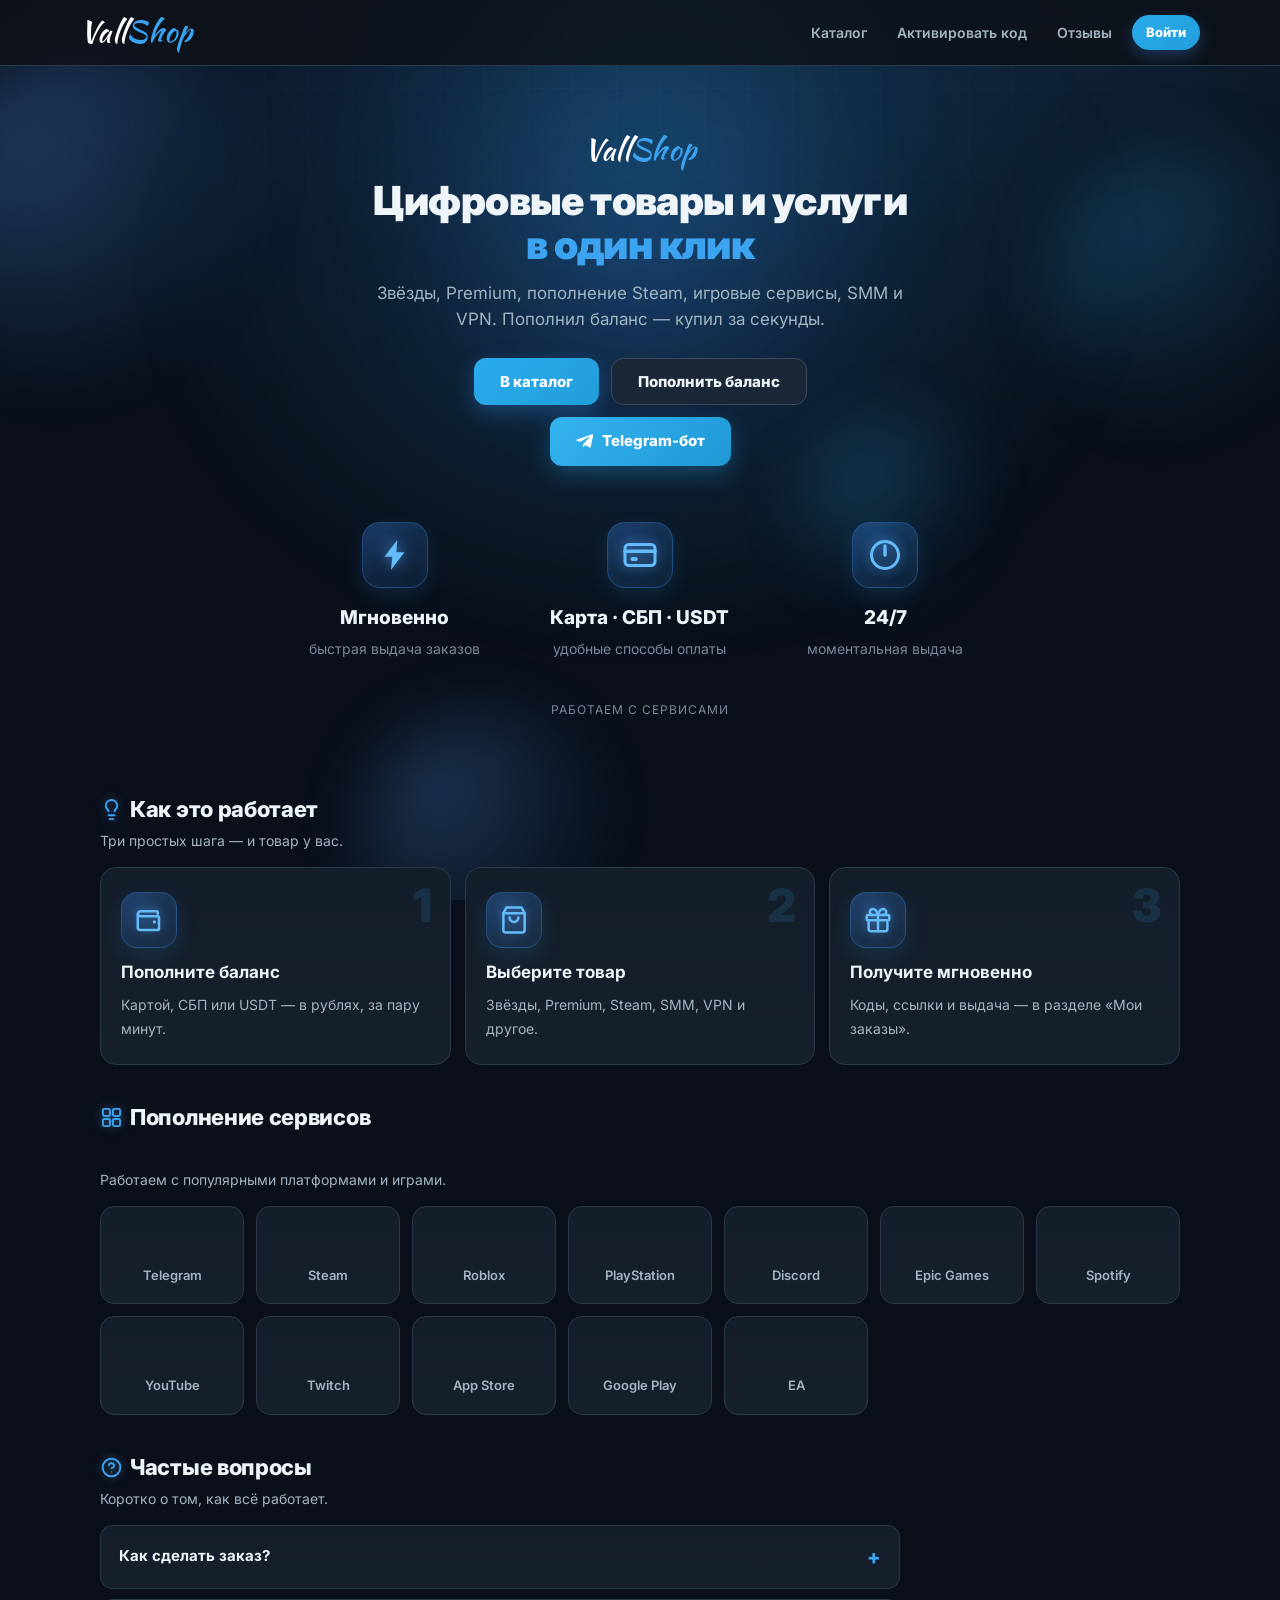
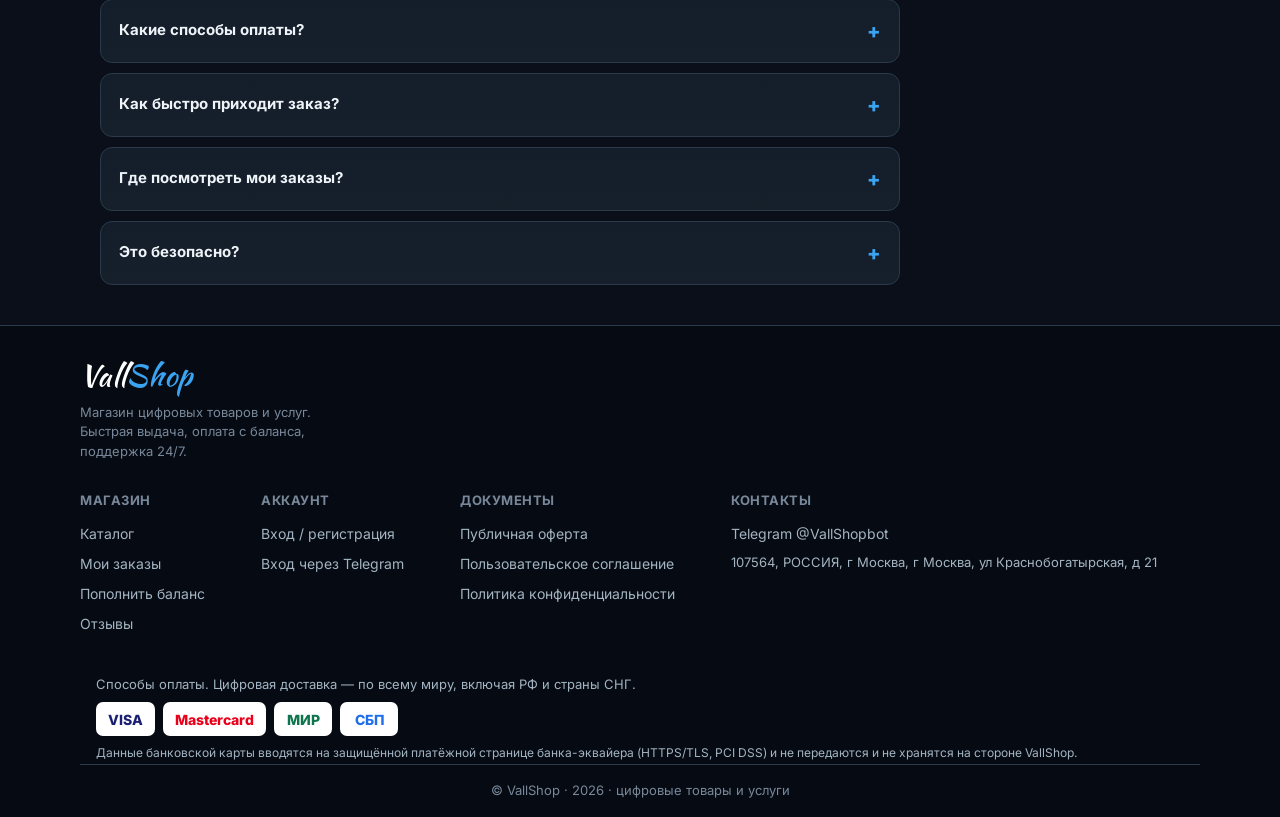
==== web/static/index.html @ 65406931 "Обложки категорий: Звёзды, Премиум" ====
<!doctype html>
<html lang="ru">
<head>
<meta charset="utf-8">
<meta name="viewport" content="width=device-width, initial-scale=1">
<title>VallShop — цифровые товары и услуги</title>
<meta name="description" content="VallShop — магазин цифровых товаров: Telegram Stars, Premium, Steam, игровые сервисы, SMM, VPN. Оплата картой, СБП, USDT. Мгновенная выдача.">
<link rel="icon" type="image/svg+xml" href="/favicon.svg">
<meta name="theme-color" content="#2aabee">
<meta property="og:type" content="website">
<meta property="og:site_name" content="VallShop">
<meta property="og:title" content="VallShop — цифровые товары и услуги">
<meta property="og:description" content="Звёзды, Premium, Steam, игровые сервисы, SMM и VPN. Пополнил баланс — купил за секунды.">
<meta property="og:url" content="https://vallshop.com/">
<meta property="og:image" content="https://vallshop.com/og.png">
<meta property="og:image:width" content="1200">
<meta property="og:image:height" content="630">
<meta name="twitter:card" content="summary_large_image">
<meta name="twitter:title" content="VallShop — цифровые товары и услуги">
<meta name="twitter:description" content="Звёзды, Premium, Steam, игровые сервисы, SMM и VPN. Оплата картой, СБП, USDT.">
<meta name="twitter:image" content="https://vallshop.com/og.png">
<link rel="preconnect" href="https://fonts.googleapis.com">
<link rel="preconnect" href="https://fonts.gstatic.com" crossorigin>
<link href="https://fonts.googleapis.com/css2?family=Inter:wght@400;500;600;700;800;900&family=Kaushan+Script&display=swap" rel="stylesheet">
<style>
  :root{
    --bg:#0a0f1a; --bg2:#060a12; --panel:#141d2a; --panel2:#1b2636; --panel3:#243246;
    --line:#2a3a4a; --line2:#394b5e;
    --text:#eef4f8; --muted:#a3b4c2; --dim:#78889a;
    --accent:#3ba3f0; --accent2:#7cc6f7; --accent-ink:#ffffff;
    --grad:linear-gradient(135deg,#2aabee 0%,#229ed9 100%);
    --ok:#4fd08a; --bad:#ff6b6b; --warn:#ffb454; --ref:#c6a3ff;
    --radius:16px; --radius-sm:12px;
    --shadow:0 10px 30px rgba(0,0,0,.4); --glow:0 0 0 1px rgba(42,171,238,.4),0 14px 36px rgba(41,158,217,.18);
  }
  *{box-sizing:border-box}
  html{scroll-behavior:smooth}
  body{margin:0;background:
      radial-gradient(1200px 620px at 50% -12%, rgba(56,132,246,.18), transparent 62%),
      radial-gradient(1000px 560px at 85% 4%, rgba(42,171,238,.09), transparent 60%),
      radial-gradient(900px 560px at 2% 12%, rgba(51,144,236,.06), transparent 58%),
      var(--bg);
    background-attachment:fixed;
    color:var(--text);font-family:"Inter",-apple-system,BlinkMacSystemFont,"Segoe UI",Roboto,Arial,sans-serif;
    -webkit-font-smoothing:antialiased;line-height:1.5;min-height:100vh}
  /* Еле заметная синяя сетка, растворяющаяся к краям — «воздушный» фон */
  body::before{content:"";position:fixed;inset:0;z-index:-2;pointer-events:none;
    background-image:
      linear-gradient(to right, rgba(56,132,246,.05) 1px, transparent 1px),
      linear-gradient(to bottom, rgba(56,132,246,.05) 1px, transparent 1px);
    background-size:44px 44px;
    -webkit-mask-image:radial-gradient(ellipse 85% 60% at 50% 0%, #000 8%, transparent 72%);
    mask-image:radial-gradient(ellipse 85% 60% at 50% 0%, #000 8%, transparent 72%)}
  /* «Дышащее» синее свечение за контентом — как у референса (foxy) */
  body::after{content:"";position:fixed;z-index:-3;pointer-events:none;
    top:-12%;left:50%;width:min(1000px,120vw);height:760px;margin-left:calc(min(1000px,120vw) / -2);
    background:radial-gradient(ellipse at center,
      rgba(56,132,246,.26), rgba(42,171,238,.09) 42%, transparent 70%);
    filter:blur(24px);will-change:transform,opacity;
    animation:bgGlow 9s ease-in-out infinite}
  @keyframes bgGlow{0%,100%{opacity:.35;transform:scale(.88)}50%{opacity:.85;transform:scale(1.16)}}
  /* Плавающие объекты в фоне — орбы и звёзды, как у референса */
  .bgfx{position:fixed;inset:0;z-index:-1;pointer-events:none;overflow:hidden}
  .bgfx .orb{position:absolute;border-radius:50%;filter:blur(32px);opacity:.5;
    background:radial-gradient(circle at 30% 30%, rgba(90,160,255,.5), rgba(42,171,238,.12) 55%, transparent 72%);
    will-change:transform;animation:drift 26s ease-in-out infinite}
  .bgfx .orb.b{background:radial-gradient(circle at 30% 30%, rgba(42,171,238,.45), rgba(34,158,217,.1) 55%, transparent 72%)}
  .bgfx .star{position:absolute;color:#aed6ff;opacity:.0;font-size:14px;line-height:1;
    text-shadow:0 0 8px rgba(120,180,255,.8);will-change:transform,opacity;
    animation:twinkle 6s ease-in-out infinite}
  @keyframes drift{
    0%,100%{transform:translate(0,0) scale(1)}
    33%{transform:translate(28px,-34px) scale(1.08)}
    66%{transform:translate(-24px,22px) scale(.95)}}
  @keyframes twinkle{
    0%,100%{opacity:0;transform:translateY(0) scale(.7) rotate(0)}
    50%{opacity:.9;transform:translateY(-14px) scale(1) rotate(20deg)}}
  @media (prefers-reduced-motion: reduce){
    body::after{animation:none;opacity:.6}
    .bgfx .orb{animation:none}
    .bgfx .star{animation:none;opacity:.5}}
  a{color:inherit;text-decoration:none}
  .wrap{max-width:1120px;margin:0 auto;padding:0 20px}

  /* ── Header ── */
  header{position:sticky;top:0;z-index:30;background:rgba(14,15,19,.72);
    backdrop-filter:blur(14px);border-bottom:1px solid var(--line)}
  .bar{display:flex;align-items:center;gap:14px;padding:14px 0}
  .logo{font-family:"Kaushan Script",cursive;font-weight:400;font-size:30px;letter-spacing:.3px;cursor:pointer;
    color:#fff;line-height:1;padding-bottom:3px;white-space:nowrap}
  .logo span{color:var(--accent)}
  .navlink{color:var(--muted);font-weight:600;font-size:14px;padding:8px 10px;border-radius:9px;transition:.15s;cursor:pointer}
  .navlink:hover{color:var(--accent)}
  .burger{display:none;margin-left:auto;width:44px;height:40px;border:1px solid var(--line2);border-radius:11px;
    background:var(--panel2);cursor:pointer;flex-direction:column;align-items:center;justify-content:center;gap:4px;padding:0}
  .burger span{display:block;width:19px;height:2px;background:var(--text);border-radius:2px;transition:.2s}
  .burger.on span:nth-child(1){transform:translateY(6px) rotate(45deg)}
  .burger.on span:nth-child(2){opacity:0}
  .burger.on span:nth-child(3){transform:translateY(-6px) rotate(-45deg)}
  .rightnav{margin-left:auto;display:flex;gap:10px;align-items:center;flex-wrap:wrap;justify-content:flex-end}
  .auth{display:flex;gap:8px;align-items:center;font-size:14px;flex-wrap:wrap;justify-content:flex-end}
  .auth .email{color:var(--muted);max-width:160px;overflow:hidden;text-overflow:ellipsis;white-space:nowrap;font-weight:500}
  .auth button,.auth .loginbtn{border:1px solid var(--line2);background:var(--panel2);color:var(--text);
    padding:8px 14px;border-radius:999px;cursor:pointer;font-size:13px;font-weight:600;font-family:inherit;transition:.15s}
  .auth button:hover,.auth .loginbtn:hover{border-color:var(--accent);color:#fff}
  .auth .bal{color:#bdf5d3;font-weight:800;background:rgba(57,208,127,.12);border:1px solid rgba(57,208,127,.3);
    padding:7px 13px;border-radius:999px;white-space:nowrap}
  .auth .topup,.loginbtn.cta{background:var(--grad)!important;color:var(--accent-ink)!important;border:none!important;
    font-weight:800!important;box-shadow:0 6px 16px rgba(51,144,236,.3)}
  .auth .topup:hover{color:var(--accent-ink)!important;filter:brightness(1.05)}

  /* ── Hero ── */
  .hero{position:relative;margin:28px 0 8px;padding:40px 20px 32px;border:none;
    border-radius:0;text-align:center;background:transparent;overflow:visible}
  .hero::after{content:"";position:absolute;left:50%;top:-80px;transform:translateX(-50%);
    width:320px;height:320px;border-radius:50%;background:var(--grad);filter:blur(90px);opacity:.22}
  .hero>*{position:relative;z-index:1}
  .herologo{font-size:30px;margin-bottom:12px;display:inline-block}
  .hero h1{font-size:40px;line-height:1.1;margin:0 auto 14px;font-weight:900;letter-spacing:-.6px;max-width:720px}
  .hero h1 em{font-style:normal;color:var(--accent)}
  .hero p{color:var(--muted);font-size:17px;margin:0 auto 26px;max-width:560px}
  .hero .cta-row{display:flex;gap:12px;flex-wrap:wrap;justify-content:center}
  .btn{display:inline-flex;align-items:center;gap:8px;border:none;cursor:pointer;font-family:inherit;
    font-weight:800;font-size:15px;padding:13px 26px;border-radius:12px;transition:.15s}
  .btn.primary{background:var(--grad);color:var(--accent-ink);box-shadow:0 8px 22px rgba(51,144,236,.32)}
  .btn.primary:hover{filter:brightness(1.05);transform:translateY(-1px)}
  .btn.ghost{background:var(--panel2);color:var(--text);border:1px solid var(--line2)}
  .btn.ghost:hover{border-color:var(--accent)}
  .btn.tg{background:linear-gradient(135deg,#34b4f0,#1f98d6);color:#fff;box-shadow:0 8px 22px rgba(34,158,217,.32)}
  .btn.tg:hover{filter:brightness(1.06);transform:translateY(-1px)}
  /* Карточки преимуществ (как у референса) */
  .statcards{display:grid;grid-template-columns:repeat(3,1fr);gap:16px;margin:34px auto 0;max-width:720px}
  .scard{background:transparent;border:none;border-radius:16px;
    padding:22px 16px;display:flex;flex-direction:column;align-items:center;gap:6px;transition:.18s}
  .scard:hover{transform:translateY(-3px)}
  .scard .sic{width:66px;height:66px;border-radius:18px;display:grid;place-items:center;margin-bottom:10px;
    color:#64bdfa;position:relative;transition:.2s;
    background:radial-gradient(circle at 32% 22%,rgba(60,140,246,.32),rgba(41,158,217,.06));
    border:1px solid rgba(60,140,246,.34);
    box-shadow:0 8px 20px rgba(42,171,238,.14), inset 0 0 14px rgba(90,160,255,.1)}
  .scard .sic svg{width:36px;height:36px;filter:drop-shadow(0 0 6px rgba(90,170,255,.55))}
  .scard:hover .sic{transform:translateY(-1px) scale(1.04);border-color:rgba(90,170,255,.6);
    box-shadow:0 10px 26px rgba(42,171,238,.3), inset 0 0 16px rgba(90,170,255,.16)}
  /* Молния — вспышка «мгновенно» */
  .sic.zap svg{animation:zapFlash 2.8s ease-in-out infinite;transform-origin:50% 50%}
  @keyframes zapFlash{0%,100%{opacity:.9;transform:scale(1)}
    7%{opacity:1;transform:scale(1.14)}14%{opacity:.65}21%{opacity:1;transform:scale(1.07)}36%{opacity:.92;transform:scale(1)}}
  /* Карта — без анимации, строго по центру */
  /* Часы — идущие стрелки (24/7) */
  .sic.clock .hhour,.sic.clock .hmin{transform-box:view-box;transform-origin:12px 12px}
  .sic.clock .hhour{animation:handSpin 24s linear infinite}
  .sic.clock .hmin{animation:handSpin 6s linear infinite}
  @keyframes handSpin{to{transform:rotate(360deg)}}
  @media (prefers-reduced-motion: reduce){
    .sic.zap svg,.sic.clock .hhour,.sic.clock .hmin{animation:none}}
  .scard b{font-size:19px;font-weight:800}
  .scard span{color:var(--dim);font-size:14px}

  h2.section{font-size:22px;margin:34px 0 4px;font-weight:800;letter-spacing:-.3px}
  .section-sub{color:var(--muted);font-size:14px;margin:0 0 16px}

  .crumbs{display:flex;flex-wrap:wrap;gap:8px;align-items:center;color:var(--muted);font-size:14px;margin:22px 0 14px}
  .crumbs b{color:var(--text);font-weight:700}.crumbs .sep{opacity:.4}

  /* ── Category grid ── */
  .grid{display:grid;grid-template-columns:repeat(auto-fill,minmax(250px,1fr));gap:14px;margin:4px 0 36px}
  .card{position:relative;background:linear-gradient(180deg, rgba(22,31,46,.5), rgba(12,18,28,.4));
    backdrop-filter:blur(6px);-webkit-backdrop-filter:blur(6px);border:1px solid rgba(140,175,225,.1);
    border-radius:var(--radius);padding:20px;cursor:pointer;transition:.18s;display:flex;flex-direction:column;
    gap:6px;overflow:hidden}
  .card:hover{border-color:rgba(42,171,238,.5);transform:translateY(-3px);box-shadow:var(--glow)}
  .card .ic{width:52px;height:52px;border-radius:14px;display:grid;place-items:center;font-size:26px;margin-bottom:8px;
    background:radial-gradient(circle at 30% 25%,rgba(42,171,238,.25),rgba(51,144,236,.08));
    border:1px solid rgba(42,171,238,.28);transition:.25s}
  .card:hover .ic{transform:translateY(-3px) scale(1.04);animation:float 2.4s ease-in-out infinite}
  @keyframes float{0%,100%{transform:translateY(-3px) scale(1.04)}50%{transform:translateY(-7px) scale(1.04)}}
  .card .t{font-weight:700;font-size:17px}
  .card .cdesc{color:var(--muted);font-size:13px;flex:1}
  .card .arrow{margin-top:8px;color:var(--accent);font-size:13px;font-weight:700}
  /* Крупная обложка категории (когда есть картинка) */
  .card.hascover{padding-top:0}
  .card .cover{display:block;width:calc(100% + 40px);margin:-20px -20px 12px;aspect-ratio:16/10;
    object-fit:cover;background:var(--panel2);border-bottom:1px solid rgba(140,175,225,.12)}
  .card.hascover:hover .cover{filter:brightness(1.05)}

  /* ── Поиск ── */
  .searchbar{margin:6px 0 14px}
  .searchbar input{width:100%;background:var(--panel);border:1px solid var(--line2);border-radius:13px;
    padding:13px 16px;color:var(--text);font-size:15px;font-family:inherit}
  .searchbar input:focus{outline:none;border-color:var(--accent);box-shadow:0 0 0 3px rgba(42,171,238,.14)}

  /* ── Номиналы карточками ── */
  .vgrid{display:grid;grid-template-columns:repeat(auto-fill,minmax(220px,1fr));gap:14px;margin:4px 0 36px}
  .vcard{background:linear-gradient(180deg, rgba(22,31,46,.5), rgba(12,18,28,.4));
    backdrop-filter:blur(6px);-webkit-backdrop-filter:blur(6px);border:1px solid rgba(140,175,225,.1);
    border-radius:var(--radius);padding:18px;display:flex;flex-direction:column;gap:8px;transition:.18s;position:relative}
  .vcard:hover{border-color:rgba(42,171,238,.45);transform:translateY(-3px);box-shadow:var(--glow)}
  .vcard .vctx{color:var(--dim);font-size:12px;font-weight:600}
  .vcard .vtitle{font-weight:700;font-size:16px}
  .vcard .vprice{font-weight:800;font-size:19px}
  .vcard .vprice small{color:var(--dim);font-weight:500;font-size:12px}
  .vcard .vprice .steamrates{display:flex;flex-wrap:wrap;gap:6px 10px}
  .vcard .vprice .steamrates .srate{font-size:13px;font-weight:600;color:var(--muted);white-space:nowrap}
  .vcard .vprice .steamrates .srate b{font-weight:700;color:var(--fg,#fff)}
  .vcard .vdesc{color:var(--muted);font-size:13px;white-space:pre-wrap}
  .vcard .buy{margin-top:auto}
  .vcard .buy.active{width:100%}
  .vcard .badge{align-self:flex-start}

  /* ── Variant list (устар., оставлено для «Мои заказы») ── */
  .vlist{display:flex;flex-direction:column;gap:12px;margin:4px 0 36px}
  .vrow{background:linear-gradient(180deg,var(--panel),#141e28);border:1px solid var(--line);
    border-radius:var(--radius);padding:16px 18px;display:flex;align-items:center;gap:14px;flex-wrap:wrap;transition:.15s}
  .vrow:hover{border-color:var(--line2)}
  .vrow .vt{font-weight:700;flex:1 1 200px;min-width:0;font-size:15px}
  .vrow .desc{flex-basis:100%;color:var(--muted);font-size:13px;white-space:pre-wrap;margin-top:2px}
  .price{font-weight:800;font-size:18px;white-space:nowrap}
  .price small{color:var(--dim);font-weight:500;font-size:12px}
  .badge{font-size:12px;padding:4px 10px;border-radius:999px;white-space:nowrap;font-weight:600}
  .badge.ok{color:#bff3d2;background:rgba(57,208,127,.12);border:1px solid rgba(57,208,127,.3)}
  .badge.bad{color:#ffd0d2;background:rgba(255,107,107,.1);border:1px solid rgba(255,107,107,.3)}
  .buy{background:var(--panel3);color:var(--muted);border:1px solid var(--line2);border-radius:11px;
    padding:10px 18px;font-weight:800;cursor:not-allowed;font-family:inherit;font-size:14px;transition:.15s}
  .buy.active{background:var(--grad);color:var(--accent-ink);border:none;cursor:pointer;
    box-shadow:0 6px 16px rgba(51,144,236,.28)}
  .buy.active:hover{filter:brightness(1.06);transform:translateY(-1px)}

  .state{color:var(--muted);padding:48px 0;text-align:center}

  /* ── Verify banner ── */
  .vbar{margin:16px 0 0;background:rgba(42,171,238,.09);border:1px solid rgba(42,171,238,.3);color:#cfe6fb;
    border-radius:12px;padding:12px 16px;font-size:14px;display:flex;align-items:center;gap:10px;flex-wrap:wrap}
  .vbar button{background:var(--grad);color:var(--accent-ink);border:none;border-radius:9px;
    padding:7px 13px;font-weight:700;cursor:pointer;font-size:13px;font-family:inherit}

  /* ── Footer ── */
  footer{border-top:1px solid var(--line);margin-top:30px;background:var(--bg2)}
  .foot{display:flex;justify-content:space-between;gap:30px;flex-wrap:wrap;padding:34px 0 18px}
  .foot .brand{max-width:280px}
  .foot .brand .logo{margin-bottom:10px}
  .foot .brand p{color:var(--dim);font-size:13px;margin:0}
  .foot .cols{display:flex;gap:56px;flex-wrap:wrap}
  .foot .col h4{font-size:13px;color:var(--dim);text-transform:uppercase;letter-spacing:.5px;margin:0 0 12px}
  .foot .col a{display:block;color:var(--muted);font-size:14px;margin-bottom:9px;transition:.15s}
  .foot .col a:hover{color:var(--accent)}
  .copy{border-top:1px solid var(--line);color:var(--dim);font-size:13px;padding:16px 0;text-align:center}

  /* ── Modal (общая) ── */
  .ovl{position:fixed;inset:0;background:rgba(5,6,9,.66);display:none;align-items:center;justify-content:center;
    z-index:50;padding:16px;backdrop-filter:blur(3px)}
  .ovl.show{display:flex}
  .modal{width:100%;max-width:440px;background:linear-gradient(180deg,#1c1f27,#171a20);border:1px solid var(--line2);
    border-radius:20px;padding:24px;box-shadow:var(--shadow);max-height:90vh;overflow:auto}
  .modal h3{margin:0 0 16px;font-size:19px;font-weight:800}
  .modal label{display:block;font-size:13px;color:var(--muted);margin:12px 0 6px;font-weight:600}
  .modal input,.modal select{width:100%;background:var(--bg2);border:1px solid var(--line2);border-radius:11px;
    padding:12px 14px;color:var(--text);font-size:15px;font-family:inherit;margin-top:2px}
  .modal input:focus,.modal select:focus{outline:none;border-color:var(--accent);box-shadow:0 0 0 3px rgba(42,171,238,.14)}
  .chips{display:flex;flex-wrap:wrap;gap:8px;margin-top:10px}
  .chip{background:var(--panel2);border:1px solid var(--line2);color:var(--text);padding:8px 14px;
    border-radius:999px;cursor:pointer;font-size:14px;font-weight:600;transition:.15s}
  .chip:hover{border-color:var(--accent);color:#fff}
  .methods{display:flex;flex-direction:column;gap:9px;margin-top:8px}
  .method{display:flex;align-items:center;gap:10px;background:var(--bg2);border:1px solid var(--line2);
    border-radius:12px;padding:13px 15px;cursor:pointer;font-weight:700;transition:.15s}
  .method:hover{border-color:var(--line2)}
  .method.sel{border-color:var(--accent);background:rgba(42,171,238,.1)}
  .modal .row{display:flex;gap:10px;margin-top:20px}
  .modal .pay{flex:1;background:var(--grad);color:var(--accent-ink);border:none;border-radius:12px;
    padding:13px;font-weight:800;font-size:15px;cursor:pointer;font-family:inherit;transition:.15s}
  .modal .pay:hover{filter:brightness(1.05)}
  .modal .pay:disabled{opacity:.5;cursor:default;filter:none}
  .modal .cancel{background:var(--panel2);border:1px solid var(--line2);color:var(--text);
    border-radius:12px;padding:13px 18px;cursor:pointer;font-family:inherit;font-weight:700}
  .modal .mmsg{margin-top:12px;font-size:14px;min-height:18px;color:#ffb3b5}
  .modal .hint{color:var(--muted);font-size:12px;margin-top:6px}
  .codebox{background:var(--bg2);border:1px solid var(--line2);border-radius:11px;padding:13px;
    font-family:ui-monospace,SFMono-Regular,Menlo,monospace;font-size:14px;word-break:break-all;
    white-space:pre-wrap;user-select:all}
  .okmsg{color:#9fe8bd;font-weight:700;margin-bottom:8px}
  .copybtn{margin-top:8px;display:inline-block;background:var(--panel2);border:1px solid var(--line2);color:var(--text);
    border-radius:9px;padding:8px 14px;cursor:pointer;font-size:13px;font-weight:600;font-family:inherit}
  .copybtn:hover{border-color:var(--accent)}
  /* ── Описание раздела (сверху товара) ── */
  .pdesc{background:linear-gradient(180deg,rgba(42,171,238,.08),rgba(20,29,42,.35));border:1px solid var(--line2);
    border-left:3px solid var(--accent);border-radius:14px;padding:14px 18px;margin:0 0 22px;color:var(--muted);
    font-size:15px;line-height:1.65}
  /* ── Анимация обработки заказа ── */
  .proc{text-align:center;padding:18px 0 6px}
  .procanim{position:relative;width:92px;height:92px;margin:4px auto 16px}
  .procanim .procglow{position:absolute;inset:0;border-radius:50%;
    background:radial-gradient(circle,rgba(42,171,238,.4),transparent 65%);animation:procpulse 1.6s ease-in-out infinite}
  .procanim span{position:absolute;top:50%;left:50%;width:14px;height:14px;margin:-7px;border-radius:50%;
    background:var(--accent);box-shadow:0 0 14px var(--accent);animation:procorbit 1.1s linear infinite}
  .procanim span:nth-child(2){animation-delay:-.366s;background:var(--accent2);box-shadow:0 0 14px var(--accent2)}
  .procanim span:nth-child(3){animation-delay:-.733s;opacity:.65}
  @keyframes procorbit{from{transform:rotate(0) translateX(31px) rotate(0)}to{transform:rotate(360deg) translateX(31px) rotate(-360deg)}}
  @keyframes procpulse{0%,100%{transform:scale(.82);opacity:.55}50%{transform:scale(1.18);opacity:1}}
  .proctext{font-weight:700;font-size:16px;margin-bottom:4px}
  /* ── Успешная выдача ── */
  .buydone{display:flex;flex-direction:column;align-items:center;gap:8px;margin:4px 0 14px}
  .bdcheck{width:58px;height:58px;border-radius:50%;background:rgba(79,208,138,.15);border:2px solid var(--ok);
    color:var(--ok);display:flex;align-items:center;justify-content:center;font-size:30px;font-weight:800;animation:bdpop .45s ease}
  @keyframes bdpop{0%{transform:scale(.4);opacity:0}60%{transform:scale(1.18)}100%{transform:scale(1);opacity:1}}
  .bdtitle{font-weight:800;font-size:18px;color:#bff3d2}
  .dlabel{font-weight:700;color:var(--accent2);margin:14px 0 6px}
  .instrbox{background:rgba(255,180,84,.08);border:1px solid rgba(255,180,84,.35);border-radius:12px;
    padding:12px 14px;margin-top:12px;font-size:14px;line-height:1.65;color:#ffe3bd}
  .okmsg.warn{color:#ffd9a8}
  .buyacts{display:grid;grid-template-columns:1fr 1fr;gap:10px;margin-top:16px}
  .buyacts button{padding:12px;border-radius:12px;font-weight:700;cursor:pointer;font-family:inherit;font-size:14px}
  .catbtn{display:block;width:100%;margin-top:10px;padding:12px;border:1px solid var(--line2);
    background:var(--panel2);color:var(--text);border-radius:12px;font-weight:700;cursor:pointer;font-family:inherit;font-size:14px}
  .catbtn:hover{border-color:var(--accent)}
  .linkbtn{display:inline-block;margin-top:8px;color:var(--accent2);font-weight:600;cursor:pointer}
  .orow{background:linear-gradient(180deg,var(--panel),#141e28);border:1px solid var(--line);
    border-radius:var(--radius);padding:15px 17px;display:flex;align-items:center;gap:14px;cursor:pointer;transition:.15s}
  .orow:hover{border-color:rgba(42,171,238,.45);transform:translateY(-2px)}
  .orow .ot{font-weight:700;flex:1 1 auto;min-width:0}
  .orow .od{color:var(--dim);font-size:13px;font-weight:500;margin-top:2px}
  .st{font-size:12px;padding:4px 10px;border-radius:999px;white-space:nowrap;border:1px solid var(--line2);font-weight:600}
  .st.done{color:#bff3d2;background:rgba(57,208,127,.12);border-color:rgba(57,208,127,.3)}
  .st.work{color:#ffe0bf;background:rgba(255,180,84,.1);border-color:rgba(255,180,84,.3)}
  .st.bad{color:#ffd0d2;background:rgba(255,107,107,.1);border-color:rgba(255,107,107,.3)}
  .st.ref{color:#d8ccff;background:rgba(183,155,255,.1);border-color:rgba(183,155,255,.3)}
  .kv{display:flex;justify-content:space-between;gap:12px;padding:9px 0;border-bottom:1px solid var(--line)}
  .kv .k{color:var(--muted);font-size:14px}.kv .v{font-weight:700;text-align:right}
  .bar2{height:9px;background:var(--panel2);border-radius:999px;overflow:hidden;margin-top:10px}
  .bar2 i{display:block;height:100%;background:var(--grad)}

  /* ── Кабинет ── */
  .profile{background:linear-gradient(180deg,#1b2735,#16202b);border:1px solid var(--line2);border-radius:20px;
    padding:22px;display:flex;align-items:center;gap:16px;flex-wrap:wrap;margin:6px 0 16px}
  .pava{width:60px;height:60px;border-radius:16px;display:grid;place-items:center;font-size:26px;font-weight:900;
    color:var(--accent-ink);background:var(--grad);box-shadow:0 8px 20px rgba(51,144,236,.35);flex:0 0 auto}
  .pinfo{flex:1 1 200px;min-width:0}
  .pname{font-weight:800;font-size:18px;overflow:hidden;text-overflow:ellipsis;white-space:nowrap}
  .pstatus{color:var(--muted);font-size:13px;margin-top:3px}
  .pstatus .okv{color:#9fe8bd}.pstatus .warnv{color:#ffd9bf}
  .pbal{text-align:right;background:rgba(79,208,138,.1);border:1px solid rgba(79,208,138,.3);border-radius:14px;
    padding:12px 18px}
  .pbal .pbl{display:block;color:var(--muted);font-size:12px;margin-bottom:2px}
  .pbal b{font-size:24px;color:#bff3d2}
  .pactions{display:flex;gap:10px;flex-wrap:wrap;margin-bottom:26px}
  .pactions .btn{padding:11px 20px;font-size:14px}
  .acctab{display:flex;gap:8px;margin:8px 0 14px;border-bottom:1px solid var(--line);padding-bottom:0}
  .acctab button{background:none;border:none;color:var(--muted);font-family:inherit;font-weight:700;font-size:15px;
    padding:10px 4px;cursor:pointer;border-bottom:2px solid transparent;margin-bottom:-1px}
  .acctab button.on{color:var(--accent);border-bottom-color:var(--accent)}
  .trow{background:linear-gradient(180deg,var(--panel),#16202b);border:1px solid var(--line);border-radius:var(--radius);
    padding:15px 17px;display:flex;align-items:center;gap:14px}
  .trow .tt{font-weight:700;flex:1 1 auto}
  .trow .td{color:var(--dim);font-size:13px;font-weight:500;margin-top:2px}
  .trow .tamt{font-weight:800;font-size:17px;color:#bff3d2;white-space:nowrap}

  /* ── Иконки категорий (SVG или бренд-логотип) ── */
  .card .ic svg{width:26px;height:26px}
  .ic svg{stroke:var(--accent);fill:none;stroke-width:1.9;stroke-linecap:round;stroke-linejoin:round}
  .ic img{width:30px;height:30px;object-fit:contain}

  /* ── Reveal-on-scroll ── */
  .reveal{opacity:0;transform:translateY(24px);
    transition:opacity .7s cubic-bezier(.2,.7,.2,1),transform .7s cubic-bezier(.2,.7,.2,1)}
  .reveal.in{opacity:1;transform:none}
  @media (prefers-reduced-motion:reduce){.reveal{opacity:1!important;transform:none!important}}

  /* ── Бренд-полоса доверия ── */
  .brands{display:flex;flex-wrap:wrap;gap:22px;align-items:center;justify-content:center;margin:20px 0 6px}
  .brands img{height:26px;opacity:.85;filter:grayscale(.15);transition:.2s}
  .brands img:hover{opacity:1;filter:none;transform:translateY(-2px)}
  .brands .bl{color:var(--dim);font-size:12px;width:100%;text-align:center;margin-bottom:2px;
    text-transform:uppercase;letter-spacing:1px}

  /* ── Пакеты звёзд ── */
  .pkgs{display:grid;grid-template-columns:repeat(auto-fill,minmax(180px,1fr));gap:14px;margin:4px 0 36px}
  .pkg{position:relative;background:linear-gradient(180deg,var(--panel),#16202b);border:1px solid var(--line);
    border-radius:var(--radius);padding:20px 18px;text-align:center;transition:.18s}
  .pkg:hover{border-color:rgba(42,171,238,.5);transform:translateY(-3px);box-shadow:var(--glow)}
  .pkg.hit{border-color:rgba(42,171,238,.55)}
  .pkg .hit-badge{position:absolute;top:-10px;left:50%;transform:translateX(-50%);background:var(--grad);
    color:var(--accent-ink);font-size:11px;font-weight:800;padding:3px 12px;border-radius:999px;box-shadow:0 4px 12px rgba(41,158,217,.4)}
  .pkg .q{font-size:30px;font-weight:900;letter-spacing:-1px}
  .pkg .q .star{color:var(--accent)}
  .pkg .inst{color:var(--ok);font-size:12px;font-weight:600;margin:4px 0 12px}
  .pkg .pp{font-size:20px;font-weight:800;margin-bottom:12px}
  .pkg .pp .load{color:var(--dim);font-weight:500;font-size:14px}
  .pkg button{width:100%;background:var(--grad);color:var(--accent-ink);border:none;border-radius:11px;
    padding:11px;font-weight:800;font-size:14px;cursor:pointer;font-family:inherit;transition:.15s}
  .pkg button:hover{filter:brightness(1.06)}

  /* ── Отзывы ── */
  .reviews{display:grid;grid-template-columns:repeat(auto-fill,minmax(280px,1fr));gap:14px;margin:4px 0 36px}
  .rev{background:linear-gradient(180deg,var(--panel),#16202b);border:1px solid var(--line);
    border-radius:var(--radius);padding:18px}
  .rev .stars{color:var(--accent);font-size:15px;letter-spacing:2px}
  .rev .rtitle{font-weight:700;font-size:14px;margin:6px 0 8px;color:var(--muted)}
  .rev .rtext{font-size:14px;line-height:1.55;color:var(--text);
    display:-webkit-box;-webkit-line-clamp:6;-webkit-box-orient:vertical;overflow:hidden}
  .rev .rwho{color:var(--dim);font-size:12px;margin-top:12px}

  /* ── Как это работает ── */
  .steps{display:grid;grid-template-columns:repeat(3,1fr);gap:14px;margin:4px 0 36px}
  .step{position:relative;background:linear-gradient(180deg,var(--panel),#16202b);border:1px solid var(--line);
    border-radius:var(--radius);padding:24px 20px;transition:.18s;overflow:hidden}
  .step:hover{border-color:rgba(42,171,238,.5);transform:translateY(-3px);box-shadow:var(--glow)}
  .step .snum{position:absolute;top:14px;right:18px;font-size:46px;font-weight:900;color:rgba(42,171,238,.14);line-height:1}
  .step .sic2{width:56px;height:56px;border-radius:16px;display:grid;place-items:center;margin-bottom:12px;color:#64bdfa;
    background:radial-gradient(circle at 32% 22%,rgba(60,140,246,.32),rgba(41,158,217,.06));border:1px solid rgba(60,140,246,.34);
    box-shadow:0 8px 20px rgba(42,171,238,.14), inset 0 0 14px rgba(90,160,255,.1)}
  .step .sic2 svg{width:30px;height:30px;filter:drop-shadow(0 0 6px rgba(90,170,255,.5))}
  .step:hover .sic2{border-color:rgba(90,170,255,.6);box-shadow:0 10px 24px rgba(42,171,238,.26)}
  /* Анимации иконок шагов */
  .sic2.wallet svg{animation:icBreathe 3.4s ease-in-out infinite;transform-box:fill-box;transform-origin:center}
  .sic2.bag svg{animation:icBob 3s ease-in-out infinite;transform-box:fill-box;transform-origin:center}
  .sic2.gift svg{animation:icPop 3.4s ease-in-out infinite;transform-box:fill-box;transform-origin:center}
  @keyframes icBreathe{0%,100%{transform:scale(1)}50%{transform:scale(1.09)}}
  @keyframes icBob{0%,100%{transform:translateY(0)}50%{transform:translateY(-3px)}}
  @keyframes icPop{0%,70%,100%{transform:scale(1)}12%{transform:scale(1.16)}24%{transform:scale(1)}}
  /* Иконки в заголовках разделов */
  .hicon{display:inline-flex;vertical-align:-4px;width:23px;height:23px;margin-right:7px;color:var(--accent);
    filter:drop-shadow(0 0 5px rgba(90,170,255,.45))}
  .hicon svg{width:23px;height:23px}
  .hicon.bulb svg{animation:icGlow 2.8s ease-in-out infinite;transform-box:fill-box;transform-origin:center}
  .hicon.grid svg,.hicon.help svg,.hicon.shop svg{animation:icBreathe 4s ease-in-out infinite;transform-box:fill-box;transform-origin:center}
  .hicon.star svg{animation:icGlow 3s ease-in-out infinite;transform-box:fill-box;transform-origin:center}
  @keyframes icGlow{0%,100%{opacity:.8;transform:scale(1)}50%{opacity:1;transform:scale(1.1)}}
  @media (prefers-reduced-motion: reduce){
    .sic2.wallet svg,.sic2.bag svg,.sic2.gift svg,
    .hicon.bulb svg,.hicon.grid svg,.hicon.star svg,.hicon.help svg,.hicon.shop svg{animation:none}}
  .step b{display:block;font-size:17px;margin-bottom:6px}
  .step span{color:var(--muted);font-size:14px}

  /* ── Бренды: пополнение сервисов ── */
  .brandgrid{display:grid;grid-template-columns:repeat(auto-fill,minmax(128px,1fr));gap:12px;margin:4px 0 36px}
  .btile{background:linear-gradient(180deg,var(--panel),#16202b);border:1px solid var(--line);border-radius:14px;
    padding:18px 12px;display:flex;flex-direction:column;align-items:center;gap:11px;transition:.18s;min-height:92px;justify-content:center}
  .btile:hover{border-color:rgba(42,171,238,.45);transform:translateY(-2px)}
  .btile img{height:30px;opacity:.92}
  .btile span{font-size:13px;color:var(--muted);font-weight:600}

  /* ── FAQ ── */
  .faq{display:flex;flex-direction:column;gap:10px;margin:4px 0 40px;max-width:800px}
  .qa{background:linear-gradient(180deg,var(--panel),#16202b);border:1px solid var(--line);border-radius:var(--radius-sm);overflow:hidden}
  .qa summary{list-style:none;cursor:pointer;padding:16px 18px;font-weight:700;font-size:15px;
    display:flex;align-items:center;justify-content:space-between;gap:12px}
  .qa summary::-webkit-details-marker{display:none}
  .qa summary::after{content:"+";color:var(--accent);font-weight:800;font-size:20px;transition:.2s}
  .qa[open] summary::after{transform:rotate(45deg)}
  .qa .ans{padding:0 18px 16px;color:var(--muted);font-size:14px;line-height:1.6}

  /* ── Тосты ── */
  #toasts{position:fixed;right:18px;bottom:18px;display:flex;flex-direction:column;gap:10px;z-index:100}
  .toast{background:linear-gradient(180deg,#241d14,#1a150f);border:1px solid var(--line2);color:var(--text);
    border-radius:12px;padding:12px 15px;font-size:14px;font-weight:600;box-shadow:0 12px 34px rgba(0,0,0,.45);
    display:flex;align-items:center;gap:10px;min-width:220px;max-width:340px;
    transform:translateX(130%);opacity:0;transition:transform .35s cubic-bezier(.2,.8,.2,1),opacity .35s}
  .toast.show{transform:none;opacity:1}
  .toast.ok{border-color:rgba(79,208,138,.45)}
  .toast.err{border-color:rgba(255,107,107,.45)}
  .toast .ti{font-size:16px}

  /* ── Скелетоны загрузки ── */
  .skel{background:linear-gradient(90deg,#1b1711 25%,#241e16 37%,#1b1711 63%);background-size:400% 100%;
    animation:shimmer 1.4s ease infinite;border-radius:var(--radius);border:1px solid var(--line)}
  @keyframes shimmer{0%{background-position:100% 0}100%{background-position:-100% 0}}
  .skelgrid{display:grid;grid-template-columns:repeat(auto-fill,minmax(220px,1fr));gap:14px;margin:4px 0}
  .skelcard{height:150px}

  /* ── Микро-интеракции ── */
  .btn:active,.buy.active:active,.pkg button:active,.modal .pay:active,.topup:active{transform:translateY(1px)!important}

  @media (max-width:640px){
    /* Шапка: логотип + бургер, меню выпадает */
    .bar{position:relative;gap:10px;padding:12px 0}
    .logo{font-size:26px}
    .burger{display:flex}
    .rightnav{margin-left:0;position:absolute;top:calc(100% + 10px);right:0;left:auto;
      width:min(290px,86vw);flex-direction:column;align-items:stretch;gap:8px;flex-wrap:nowrap;
      background:rgba(16,22,32,.98);border:1px solid var(--line2);border-radius:16px;padding:12px;
      box-shadow:0 20px 44px rgba(0,0,0,.55);display:none;z-index:40}
    .rightnav.open{display:flex}
    .rightnav .navlink{padding:11px 12px;border-radius:11px;font-size:15px;color:var(--text)}
    .auth{flex-direction:column;align-items:stretch;width:100%;gap:8px;flex-wrap:nowrap;font-size:15px}
    .auth .bal{text-align:center;padding:10px 13px;order:-1}
    .auth .email{max-width:100%;text-align:center;padding:2px 0}
    .auth button,.auth .loginbtn,.auth .topup{width:100%;text-align:center;padding:12px 14px;font-size:14px}
    .hero{padding:28px 16px 26px;border-radius:18px;margin-top:14px}
    .hero h1{font-size:27px}.hero p{font-size:15px}
    .hero .cta-row .btn{flex:1 1 auto;justify-content:center}
    .statcards{grid-template-columns:1fr;gap:10px;max-width:420px}
    .scard{padding:16px 14px}
    .scard .sic{width:60px;height:60px}
    .scard .sic svg{width:32px;height:32px}
    .steps{grid-template-columns:1fr}
    h2.section{font-size:20px}
    .foot{gap:24px}.foot .cols{gap:28px}
  }
</style>
</head>
<body>
<div class="bgfx" aria-hidden="true">
  <div class="orb"  style="width:360px;height:360px;left:-80px;top:40px;animation-duration:30s"></div>
  <div class="orb b" style="width:300px;height:300px;right:-60px;top:140px;animation-duration:24s;animation-delay:-6s"></div>
  <div class="orb"  style="width:260px;height:260px;left:28%;bottom:-70px;animation-duration:34s;animation-delay:-12s"></div>
  <div class="orb b" style="width:200px;height:200px;right:22%;top:46%;animation-duration:28s;animation-delay:-3s"></div>
  <div class="star" style="left:12%;top:22%;animation-delay:-0.5s">★</div>
  <div class="star" style="left:82%;top:16%;font-size:11px;animation-delay:-2.2s">★</div>
  <div class="star" style="left:68%;top:38%;font-size:18px;animation-delay:-4.1s">★</div>
  <div class="star" style="left:30%;top:62%;animation-delay:-1.4s">★</div>
  <div class="star" style="left:55%;top:78%;font-size:12px;animation-delay:-3.3s">★</div>
  <div class="star" style="left:90%;top:64%;font-size:16px;animation-delay:-5s">★</div>
  <div class="star" style="left:6%;top:70%;font-size:13px;animation-delay:-2.8s">★</div>
  <div class="star" style="left:44%;top:12%;font-size:11px;animation-delay:-4.6s">★</div>
</div>
<header><div class="wrap bar">
  <div class="logo" onclick="goHome()">Vall<span>Shop</span></div>
  <button class="burger" id="burger" aria-label="Меню" onclick="toggleMenu()"><span></span><span></span><span></span></button>
  <div class="rightnav" id="rightnav" onclick="if(event.target.closest('a,button'))closeMenu()">
    <a class="navlink" href="/catalog" onclick="goCatalog();return false">Каталог</a>
    <a class="navlink" href="/redeem" onclick="openRedeem();return false">Активировать код</a>
    <a class="navlink" href="/reviews">Отзывы</a>
    <div id="auth" class="auth"></div>
  </div>
</div></header>

<main class="wrap">
  <div id="verifybar" style="display:none"></div>

  <section id="hero" class="hero reveal" style="display:none">
    <div class="logo herologo">Vall<span>Shop</span></div>
    <h1>Цифровые товары и услуги<br><em>в один клик</em></h1>
    <p>Звёзды, Premium, пополнение Steam, игровые сервисы, SMM и VPN. Пополнил баланс — купил за секунды.</p>
    <div class="cta-row">
      <button class="btn primary" onclick="goCatalog()">В каталог</button>
      <button class="btn ghost" onclick="openTopup()">Пополнить баланс</button>
    </div>
    <div class="cta-row" style="margin-top:12px">
      <a class="btn tg" href="https://t.me/vallshopbot" target="_blank" rel="noopener">
        <svg viewBox="0 0 24 24" width="18" height="18" fill="currentColor"><path d="M9.8 16.1l-.4 3.9c.5 0 .7-.2 1-.5l2.4-2.3 5 3.6c.9.5 1.6.3 1.8-.8l3.3-15.3c.3-1.3-.5-1.9-1.4-1.6L1.3 9.9C0 10.4 0 11.1 1.1 11.5l5 1.6L17.6 6c.5-.3 1-.2.6.2"/></svg>
        Telegram-бот
      </a>
    </div>
    <div class="statcards">
      <div class="scard reveal"><div class="sic zap"><svg viewBox="0 0 24 24" fill="currentColor" aria-hidden="true"><path d="M13.5 2 5 13.2h5.2L9.3 22l9-11.8h-5.4L13.5 2z"/></svg></div><b>Мгновенно</b><span>быстрая выдача заказов</span></div>
      <div class="scard reveal"><div class="sic pay"><svg viewBox="0 0 24 24" fill="none" stroke="currentColor" stroke-width="2" stroke-linecap="round" stroke-linejoin="round" aria-hidden="true"><rect x="2" y="5" width="20" height="14" rx="2.6"/><path d="M2 9.5h20" stroke-width="2.4"/><rect x="5.6" y="13.4" width="5" height="2.6" rx="1.3" fill="currentColor" stroke="none"/></svg></div><b>Карта · СБП · USDT</b><span>удобные способы оплаты</span></div>
      <div class="scard reveal"><div class="sic clock"><svg viewBox="0 0 24 24" fill="none" stroke="currentColor" stroke-width="2" stroke-linecap="round" aria-hidden="true"><circle cx="12" cy="12" r="9"/><line class="hhour" x1="12" y1="12" x2="12" y2="7.6"/><line class="hmin" x1="12" y1="12" x2="12" y2="5.8"/></svg></div><b>24/7</b><span>моментальная выдача</span></div>
    </div>
    <div class="brands">
      <div class="bl">работаем с сервисами</div>
      <img src="https://cdn.simpleicons.org/telegram/ffffff" alt="Telegram" onerror="this.style.display='none'">
      <img src="https://cdn.simpleicons.org/steam/ffffff" alt="Steam" onerror="this.style.display='none'">
      <img src="https://cdn.simpleicons.org/roblox/ffffff" alt="Roblox" onerror="this.style.display='none'">
      <img src="https://cdn.simpleicons.org/playstation/ffffff" alt="PlayStation" onerror="this.style.display='none'">
      <img src="https://cdn.simpleicons.org/discord/ffffff" alt="Discord" onerror="this.style.display='none'">
      <img src="https://cdn.simpleicons.org/epicgames/ffffff" alt="Epic Games" onerror="this.style.display='none'">
    </div>
  </section>

  <div id="catalog">
    <div id="crumbs" class="crumbs"></div>
    <div id="searchbar" class="searchbar" style="display:none">
      <input id="search" type="search" autocomplete="off" placeholder="🔍 Поиск: звёзды, UC, Premium, VPN, Steam…">
    </div>
    <div id="content"><div class="skelgrid"><div class="skel skelcard"></div><div class="skel skelcard"></div><div class="skel skelcard"></div><div class="skel skelcard"></div><div class="skel skelcard"></div><div class="skel skelcard"></div></div></div>
  </div>

  <div id="homesections" style="display:none">
    <section id="pkgsec" style="display:none">
      <h2 class="section"><span class="hicon star"><svg viewBox="0 0 24 24" fill="currentColor" aria-hidden="true"><path d="M12 2.5l2.9 5.9 6.5.95-4.7 4.6 1.1 6.5L12 17.9l-5.8 3.05 1.1-6.5L2.6 9.8l6.5-.95z"/></svg></span>Популярные пакеты звёзд</h2>
      <div class="section-sub">Частые суммы с мгновенной выдачей. Нужно другое количество — откройте «Звёзды» в каталоге.</div>
      <div id="starsrate" class="section-sub" style="font-weight:700;color:var(--accent)"></div>
      <div id="pkgs" class="pkgs"></div>
    </section>

    <section>
      <h2 class="section"><span class="hicon bulb"><svg viewBox="0 0 24 24" fill="none" stroke="currentColor" stroke-width="2" stroke-linecap="round" stroke-linejoin="round" aria-hidden="true"><path d="M9 18h6"/><path d="M10 22h4"/><path d="M15.1 14c.2-1 .7-1.8 1.4-2.5A4.6 4.6 0 0 0 18 8 6 6 0 0 0 6 8c0 1 .2 2.2 1.5 3.5.7.7 1.2 1.5 1.4 2.5"/></svg></span>Как это работает</h2>
      <div class="section-sub">Три простых шага — и товар у вас.</div>
      <div class="steps">
        <div class="step reveal"><div class="snum">1</div><div class="sic2 wallet"><svg viewBox="0 0 24 24" fill="none" stroke="currentColor" stroke-width="2" stroke-linecap="round" stroke-linejoin="round" aria-hidden="true"><path d="M3 7.5A2.5 2.5 0 0 1 5.5 5H18a1 1 0 0 1 1 1v1"/><path d="M3 7.5V18a2 2 0 0 0 2 2h14a1 1 0 0 0 1-1v-9a1 1 0 0 0-1-1H5.5A2.5 2.5 0 0 1 3 7.5Z"/><circle cx="16.3" cy="13.5" r="1.3" fill="currentColor" stroke="none"/></svg></div><b>Пополните баланс</b><span>Картой, СБП или USDT — в рублях, за пару минут.</span></div>
        <div class="step reveal"><div class="snum">2</div><div class="sic2 bag"><svg viewBox="0 0 24 24" fill="none" stroke="currentColor" stroke-width="2" stroke-linecap="round" stroke-linejoin="round" aria-hidden="true"><path d="M6 2 3.5 6.5V20a2 2 0 0 0 2 2h13a2 2 0 0 0 2-2V6.5L18 2z"/><path d="M3.5 6.5h17"/><path d="M8.5 10a3.5 3.5 0 0 0 7 0"/></svg></div><b>Выберите товар</b><span>Звёзды, Premium, Steam, SMM, VPN и другое.</span></div>
        <div class="step reveal"><div class="snum">3</div><div class="sic2 gift"><svg viewBox="0 0 24 24" fill="none" stroke="currentColor" stroke-width="2" stroke-linecap="round" stroke-linejoin="round" aria-hidden="true"><rect x="3" y="8" width="18" height="4.2" rx="1"/><path d="M12 8v13"/><path d="M19.5 12.2V19a2 2 0 0 1-2 2h-11a2 2 0 0 1-2-2v-6.8"/><path d="M7.8 8a2.4 2.4 0 0 1 0-4.8C11 3.2 12 8 12 8"/><path d="M16.2 8a2.4 2.4 0 0 0 0-4.8C13 3.2 12 8 12 8"/></svg></div><b>Получите мгновенно</b><span>Коды, ссылки и выдача — в разделе «Мои заказы».</span></div>
      </div>
    </section>

    <section>
      <h2 class="section"><span class="hicon grid"><svg viewBox="0 0 24 24" fill="none" stroke="currentColor" stroke-width="2" stroke-linecap="round" stroke-linejoin="round" aria-hidden="true"><rect x="3" y="3" width="7.5" height="7.5" rx="1.6"/><rect x="13.5" y="3" width="7.5" height="7.5" rx="1.6"/><rect x="13.5" y="13.5" width="7.5" height="7.5" rx="1.6"/><rect x="3" y="13.5" width="7.5" height="7.5" rx="1.6"/></svg></span>Пополнение сервисов</h2>
      <div class="section-sub">Работаем с популярными платформами и играми.</div>
      <div class="brandgrid" id="brandgrid"></div>
    </section>

    <section>
      <h2 class="section"><span class="hicon help"><svg viewBox="0 0 24 24" fill="none" stroke="currentColor" stroke-width="2" stroke-linecap="round" stroke-linejoin="round" aria-hidden="true"><circle cx="12" cy="12" r="9.2"/><path d="M9.3 9.3a2.8 2.8 0 0 1 5.4 1c0 1.8-2.7 2.4-2.7 2.4"/><circle cx="12" cy="16.6" r=".7" fill="currentColor" stroke="none"/></svg></span>Частые вопросы</h2>
      <div class="section-sub">Коротко о том, как всё работает.</div>
      <div class="faq">
        <details class="qa reveal"><summary>Как сделать заказ?</summary><div class="ans">Зарегистрируйтесь или войдите через Telegram, пополните баланс удобным способом и купите нужный товар — списание происходит с баланса, выдача мгновенная или в течение короткого времени.</div></details>
        <details class="qa reveal"><summary>Какие способы оплаты?</summary><div class="ans">Банковская карта, СБП и USDT-крипта. Баланс пополняется в рублях, дальше вы просто покупаете товары с баланса.</div></details>
        <details class="qa reveal"><summary>Как быстро приходит заказ?</summary><div class="ans">Коды из наличия выдаются сразу. Пополнения (Steam, Звёзды, Премиум) и SMM-накрутка оформляются у поставщика и приходят в течение короткого времени — статус виден в разделе «Мои заказы».</div></details>
        <details class="qa reveal"><summary>Где посмотреть мои заказы?</summary><div class="ans">В разделе «Мои заказы» в шапке сайта — там статусы, выдача (коды/ссылки) и прогресс для SMM. Заказы из Telegram-бота тоже отображаются, если аккаунт привязан.</div></details>
        <details class="qa reveal"><summary>Это безопасно?</summary><div class="ans">Оплата идёт через проверенных платёжных провайдеров, а покупки совершаются с внутреннего баланса. Пароль защищён, а email можно подтвердить для дополнительной безопасности.</div></details>
      </div>
    </section>
  </div>
</main>

<footer>
  <div class="wrap foot">
    <div class="brand">
      <div class="logo">Vall<span>Shop</span></div>
      <p>Магазин цифровых товаров и услуг. Быстрая выдача, оплата с баланса, поддержка 24/7.</p>
    </div>
    <div class="cols">
      <div class="col">
        <h4>Магазин</h4>
        <a href="/catalog" onclick="goCatalog();return false">Каталог</a>
        <a href="#" onclick="showOrders();return false">Мои заказы</a>
        <a href="#" onclick="openTopup();return false">Пополнить баланс</a>
        <a href="/reviews">Отзывы</a>
      </div>
      <div class="col">
        <h4>Аккаунт</h4>
        <a href="/login">Вход / регистрация</a>
        <a href="/login">Вход через Telegram</a>
      </div>
      <div class="col">
        <h4>Документы</h4>
        <a href="/offer" target="_blank" rel="noopener">Публичная оферта</a>
        <a href="/agreement" target="_blank" rel="noopener">Пользовательское соглашение</a>
        <a href="/privacy" target="_blank" rel="noopener">Политика конфиденциальности</a>
      </div>
      <div class="col">
        <h4>Контакты</h4>
        <a href="https://t.me/VallShopbot" target="_blank" rel="noopener">Telegram @VallShopbot</a>
        <span style="display:block;color:var(--muted);font-size:13px;margin-top:6px">107564, РОССИЯ, г Москва, г Москва, ул Краснобогатырская, д 21</span>
      </div>
    </div>
  </div>
  <div class="wrap" style="padding:14px 16px 2px">
    <div style="font-size:13px;color:var(--muted);margin-bottom:8px">Способы оплаты. Цифровая доставка — по всему миру, включая РФ и страны СНГ.</div>
    <div style="display:flex;flex-wrap:wrap;gap:8px;align-items:center">
      <span style="display:inline-flex;align-items:center;justify-content:center;min-width:58px;height:34px;padding:0 12px;border-radius:7px;background:#fff;font-weight:800;font-size:14px;color:#1a1f71">VISA</span>
      <span style="display:inline-flex;align-items:center;justify-content:center;min-width:58px;height:34px;padding:0 12px;border-radius:7px;background:#fff;font-weight:800;font-size:14px;color:#eb001b">Mastercard</span>
      <span style="display:inline-flex;align-items:center;justify-content:center;min-width:58px;height:34px;padding:0 12px;border-radius:7px;background:#fff;font-weight:800;font-size:14px;color:#0f754e">МИР</span>
      <span style="display:inline-flex;align-items:center;justify-content:center;min-width:58px;height:34px;padding:0 12px;border-radius:7px;background:#fff;font-weight:800;font-size:14px;color:#1f6feb">СБП</span>
    </div>
    <div style="font-size:12px;color:var(--muted);margin-top:8px">Данные банковской карты вводятся на защищённой платёжной странице банка-эквайера (HTTPS/TLS, PCI DSS) и не передаются и не хранятся на стороне VallShop.</div>
  </div>
  <div class="copy wrap">© VallShop · <span id="year"></span> · цифровые товары и услуги</div>
</footer>

<div id="toasts"></div>

<div id="ordovl" class="ovl">
  <div class="modal">
    <h3 id="ordtitle">Заказ</h3>
    <div id="ordbody"></div>
    <div class="row">
      <button class="cancel" onclick="closeOrder()">Закрыть</button>
    </div>
  </div>
</div>

<div id="actovl" class="ovl">
  <div class="modal">
    <h3>🎟 Активация кода</h3>
    <div id="actbody"></div>
  </div>
</div>

<div id="buyovl" class="ovl">
  <div class="modal">
    <h3 id="buytitle">Покупка</h3>
    <div id="buyprice" class="hint"></div>
    <div id="buyunamewrap" style="display:none">
      <label>Telegram @username получателя</label>
      <input id="buyuname" type="text" autocomplete="off" placeholder="username (без @)">
      <div class="hint">Зачисление придёт на этот Telegram-аккаунт.</div>
    </div>
    <div id="buylinkwrap" style="display:none">
      <label>Ссылка для накрутки</label>
      <input id="buylink" type="text" autocomplete="off" placeholder="https://t.me/... или ссылка на пост/профиль">
    </div>
    <div id="buysteamwrap" style="display:none">
      <label>Логин Steam</label>
      <input id="buysteamlogin" type="text" autocomplete="off" placeholder="ваш логин Steam (не email)">
      <label>Валюта пополнения</label>
      <select id="buysteamcur"></select>
      <div id="buysteamrate" class="hint" style="color:var(--accent);font-weight:600"></div>
      <label>Сумма в валюте</label>
      <input id="buysteamamt" type="number" inputmode="decimal" step="0.01" min="0" placeholder="например, 500">
    </div>
    <div id="buytopupwrap" style="display:none"></div>
    <div id="buyqtywrap">
      <label id="buyqtylabel">Количество</label>
      <input id="buyqty" type="number" inputmode="numeric" min="1" step="1" value="1">
      <div id="buyqtyhint" class="hint"></div>
    </div>
    <div id="buytotal" class="hint" style="margin-top:8px"></div>
    <div id="buyresult" style="margin-top:14px"></div>
    <div class="mmsg" id="buymsg"></div>
    <div class="row">
      <button class="cancel" onclick="closeBuy()" id="buycancel">Отмена</button>
      <button class="cancel" id="buyorders" style="display:none" onclick="goBuyOrder()">Мои заказы</button>
      <button class="pay" id="buybtn" onclick="doBuy()">Купить</button>
    </div>
  </div>
</div>

<div id="ovl" class="ovl">
  <div class="modal">
    <h3>Пополнить баланс</h3>
    <label>Сумма, ₽</label>
    <input id="amount" type="number" inputmode="numeric" min="50" step="1" placeholder="например, 500">
    <div class="chips" id="chips"></div>
    <div id="mhint" class="hint"></div>
    <label>Способ оплаты</label>
    <div id="methods" class="methods"><div class="hint">Загрузка способов…</div></div>
    <div class="mmsg" id="mmsg"></div>
    <div class="row">
      <button class="cancel" onclick="closeTopup()">Отмена</button>
      <button class="pay" id="paybtn" onclick="doTopup()" disabled>Перейти к оплате</button>
    </div>
  </div>
</div>

<script>
const $ = (id) => document.getElementById(id);
const content = $("content"), crumbs = $("crumbs");
let stack = [];  // хлебные крошки: [{id, title}]
let vmap = {};   // id номинала -> данные (для покупки)

// ── История навигации (кнопка «Назад» в браузере не должна выкидывать с сайта) ──
let _view = "home";      // текущий экран: home | catalog | orders | account
let _navReady = false;   // во время восстановления состояния пуши в историю отключены
function _snapshot(){
  return { spa: true, view: _view, stack: stack.map(s => ({id: s.id, title: s.title})) };
}
function _viewPath(){
  if(_view === "catalog") return "/catalog";
  if(_view === "account") return "/account";
  return "/";            // home, orders
}
function _pushNav(){ if(_navReady) history.pushState(_snapshot(), "", _viewPath()); }
function _replaceNav(){ history.replaceState(_snapshot(), "", _viewPath()); }
async function _applyState(st){
  _navReady = false;
  _view = (st && st.view) || "home";
  try{
    if(_view === "orders"){ await showOrders(); }
    else if(_view === "account"){ await showAccount(); }
    else if(_view === "catalog"){
      stack = ((st && st.stack) || []).map(s => ({id: s.id, title: s.title}));
      renderCrumbs();
      if(!stack.length){ await _catalogRoot(); }
      else { const t = stack[stack.length - 1]; await _catalogNode(t.id, t.title); }
    }
    else { await _homeView(); }
  } finally { _navReady = true; }
}
window.addEventListener("popstate", (e) => {
  _applyState((e.state && e.state.spa) ? e.state : {spa:true, view:"home", stack:[]});
});

// Мобильное меню (бургер)
function toggleMenu(){
  const rn = $("rightnav"), bg = $("burger");
  const open = rn.classList.toggle("open");
  if(bg) bg.classList.toggle("on", open);
}
function closeMenu(){
  const rn = $("rightnav"), bg = $("burger");
  if(rn) rn.classList.remove("open");
  if(bg) bg.classList.remove("on");
}
document.addEventListener("click", (e)=>{
  const rn = $("rightnav");
  if(rn && rn.classList.contains("open") && !e.target.closest(".rightnav") && !e.target.closest(".burger")){
    closeMenu();
  }
});

const rub = (n) => (n == null ? "—" : (Number.isInteger(n) ? n : n.toFixed(2)) + " ₽");
const ICON_SHOP = '<span class="hicon shop"><svg viewBox="0 0 24 24" fill="none" stroke="currentColor" stroke-width="2" stroke-linecap="round" stroke-linejoin="round" aria-hidden="true"><path d="M4 9.5V20a1 1 0 0 0 1 1h14a1 1 0 0 0 1-1V9.5"/><path d="M3 6.5 4.2 3h15.6L21 6.5a2.5 2.5 0 0 1-4.5 1.6 2.5 2.5 0 0 1-4.5 0 2.5 2.5 0 0 1-4.5 0A2.5 2.5 0 0 1 3 6.5Z"/><path d="M9.2 21v-5h5.6v5"/></svg></span>';
$("year").textContent = new Date().getFullYear();

// Иконка (SVG) и описание категории по названию (для карточек каталога).
const _ICONS = {
  star: '<path d="M12 3l2.6 5.3 5.8.8-4.2 4.1 1 5.8L12 16.9 6.8 19l1-5.8L3.6 9.1l5.8-.8z"/>',
  crown: '<path d="M4 18h16M5 18l-1.6-9.4 5.1 4.2L12 6l3.5 6.8 5.1-4.2L19 18"/>',
  steam: '<circle cx="12" cy="12" r="8"/><circle cx="12" cy="12" r="3"/>',
  chart: '<path d="M4 19V5M4 19h16M7 15l3-4 3 2 4-6M17 7h3v3"/>',
  shield: '<path d="M12 3l7 3v5c0 4.5-3 7.5-7 9-4-1.5-7-4.5-7-9V6z"/><path d="M9.3 12l1.8 1.8 3.4-3.7"/>',
  pad: '<rect x="2.5" y="7" width="19" height="10" rx="5"/><path d="M7 10v4M5 12h4M16 11h.01M18 13.5h.01M15.5 13.5h.01M18.5 11h.01"/>',
  gift: '<rect x="4" y="9" width="16" height="11" rx="1.5"/><path d="M4 13h16M12 9v11M12 9S9.8 4 7.5 5.5 9.4 9 12 9zM12 9s2.2-5 4.5-3.5S14.6 9 12 9z"/>',
  bag: '<path d="M6 8h12l1 12H5zM9 8V6a3 3 0 0 1 6 0v2"/>'
};
function _svg(key){ return `<svg viewBox="0 0 24 24">${_ICONS[key]||_ICONS.bag}</svg>`; }
function _brand(slug, alt){
  return `<img src="https://cdn.simpleicons.org/${slug}/ffffff" alt="${alt}" onerror="this.remove()">`;
}
function catIcon(title){
  const t = (title||"").toLowerCase();
  if(/звёзд|звезд|stars|премиум|premium/.test(t)) return _brand("telegram","Telegram");
  if(/steam/.test(t)) return _brand("steam","Steam");
  if(/roblox|robux/.test(t)) return _brand("roblox","Roblox");
  if(/pubg/.test(t)) return _brand("pubg","PUBG");
  if(/discord/.test(t)) return _brand("discord","Discord");
  if(/smm|накрут|подписч|лайк|просмотр/.test(t)) return _svg("chart");
  if(/vpn/.test(t)) return _svg("shield");
  if(/подар|gift/.test(t)) return _svg("gift");
  if(/игр|game|сервис|uc/.test(t)) return _svg("pad");
  return _svg("bag");
}
function catDesc(title){
  const t = (title||"").toLowerCase();
  if(/звёзд|звезд|stars/.test(t)) return "Telegram Stars на любой аккаунт";
  if(/премиум|premium/.test(t)) return "Telegram Premium по @username";
  if(/steam/.test(t)) return "Пополнение кошелька Steam";
  if(/smm|накрут/.test(t)) return "Подписчики, лайки, просмотры";
  if(/vpn/.test(t)) return "Доступ к любимым сервисам";
  if(/игр|сервис/.test(t)) return "Ключи, гифткарты и пополнения";
  return "Открыть раздел";
}

async function api(path){
  const r = await fetch(path, {headers:{"Accept":"application/json"}});
  if(!r.ok) throw new Error("HTTP " + r.status);
  return r.json();
}

function renderCrumbs(){
  const parts = ['<b style="cursor:pointer" onclick="goCatalog()">🏠 Каталог</b>'];
  stack.forEach((s, i) => {
    parts.push('<span class="sep">›</span>');
    const last = i === stack.length - 1;
    parts.push(last ? `<b>${esc(s.title)}</b>`
      : `<span style="cursor:pointer" onclick="goTo(${i})">${esc(s.title)}</span>`);
  });
  crumbs.innerHTML = parts.join(" ");
}

function esc(s){return String(s??"").replace(/[&<>"]/g,c=>({'&':'&amp;','<':'&lt;','>':'&gt;','"':'&quot;'}[c]));}

// Тосты (всплывающие уведомления)
function toast(msg, type){
  const c = $("toasts"); if(!c) return;
  const t = document.createElement("div");
  t.className = "toast " + (type||"");
  t.innerHTML = `<span class="ti">${type==="err"?"⚠️":type==="ok"?"✅":"ℹ️"}</span><span>${esc(msg)}</span>`;
  c.appendChild(t);
  requestAnimationFrame(()=> t.classList.add("show"));
  setTimeout(()=>{ t.classList.remove("show"); setTimeout(()=> t.remove(), 400); }, 3200);
}
// Скелетон-сетка на время загрузки
function skeleton(n){ return `<div class="skelgrid">${Array(n||8).fill('<div class="skel skelcard"></div>').join("")}</div>`; }

// Транслитерация для slug — должна совпадать с web/app/seo.py (канонический URL).
const _TR={а:"a",б:"b",в:"v",г:"g",д:"d",е:"e",ё:"e",ж:"zh",з:"z",и:"i",й:"y",к:"k",
  л:"l",м:"m",н:"n",о:"o",п:"p",р:"r",с:"s",т:"t",у:"u",ф:"f",х:"h",ц:"ts",ч:"ch",
  ш:"sh",щ:"sch",ъ:"",ы:"y",ь:"",э:"e",ю:"yu",я:"ya"};
function slugify(t){
  let out="";
  for(const ch of (t||"").toLowerCase()){
    if(_TR[ch]!==undefined) out+=_TR[ch];
    else if(/[a-z0-9]/i.test(ch)) out+=ch;
    else out+="-";
  }
  out=out.replace(/-+/g,"-").replace(/^-|-$/g,"");
  return out||"tovar";
}
function purl(p){ return `/p/${p.id}-${slugify(p.title)}`; }

// ── Картинки-обложки категорий ─────────────────────────────────────────────
// Ключ — название категории в нижнем регистре (пробелы схлопнуты). Значение —
// путь к картинке в /img/cat/. Добавляется по одной строке на категорию.
const CAT_IMAGES = {
  "pubg mobile": "/img/cat/pubg-mobile.webp",
  "пополнение pubg mobile": "/img/cat/pubg-mobile.webp",

  "roblox": "/img/cat/roblox.webp",
  "пополнение roblox": "/img/cat/roblox.webp",

  "free fire": "/img/cat/free-fire.webp",
  "пополнение free fire": "/img/cat/free-fire.webp",

  "app store itunes": "/img/cat/appstore-itunes.webp",
  "appstore itunes": "/img/cat/appstore-itunes.webp",
  "app store / itunes": "/img/cat/appstore-itunes.webp",
  "appstore / itunes": "/img/cat/appstore-itunes.webp",
  "пополнение app store itunes": "/img/cat/appstore-itunes.webp",
  "apple": "/img/cat/appstore-itunes.webp",
  "itunes": "/img/cat/appstore-itunes.webp",
  "app store": "/img/cat/appstore-itunes.webp",

  "playstation": "/img/cat/playstation.webp",
  "пополнение playstation": "/img/cat/playstation.webp",
  "playstation store": "/img/cat/playstation.webp",
  "psn": "/img/cat/playstation.webp",

  "exitlag": "/img/cat/exitlag.webp",
  "пополнение exitlag": "/img/cat/exitlag.webp",

  "xbox": "/img/cat/xbox.webp",
  "пополнение xbox": "/img/cat/xbox.webp",

  "battle.net": "/img/cat/battlenet.webp",
  "battlenet": "/img/cat/battlenet.webp",
  "battle net": "/img/cat/battlenet.webp",
  "пополнение battle.net": "/img/cat/battlenet.webp",
  "blizzard": "/img/cat/battlenet.webp",

  "league of legends": "/img/cat/league-of-legends.webp",
  "lol": "/img/cat/league-of-legends.webp",
  "пополнение league of legends": "/img/cat/league-of-legends.webp",

  "google play": "/img/cat/google-play.webp",
  "google play market": "/img/cat/google-play.webp",
  "play market": "/img/cat/google-play.webp",
  "пополнение google play": "/img/cat/google-play.webp",

  "pubg": "/img/cat/pubg-battlegrounds.webp",
  "pubg battlegrounds": "/img/cat/pubg-battlegrounds.webp",
  "pubg: battlegrounds": "/img/cat/pubg-battlegrounds.webp",
  "battlegrounds": "/img/cat/pubg-battlegrounds.webp",
  "пополнение pubg": "/img/cat/pubg-battlegrounds.webp",

  "скидочные товары": "/img/cat/discount.webp",
  "скидочные": "/img/cat/discount.webp",

  "пополнить steam": "/img/cat/steam.webp",
  "пополнение steam": "/img/cat/steam.webp",
  "steam": "/img/cat/steam.webp",

  "vpn": "/img/cat/vpn.webp",

  "smm": "/img/cat/smm.webp",

  "звёзды": "/img/cat/stars.webp",
  "звезды": "/img/cat/stars.webp",
  "telegram stars": "/img/cat/stars.webp",
  "stars": "/img/cat/stars.webp",

  "премиум": "/img/cat/premium.webp",
  "telegram premium": "/img/cat/premium.webp",
  "premium": "/img/cat/premium.webp",
};
function _catKey(t){ return (t||"").toLowerCase().replace(/\s+/g," ").trim(); }
function catImage(title){ return CAT_IMAGES[_catKey(title)] || null; }

function productCard(p){
  const sub = p.has_children ? "открыть →" : "выбрать →";
  const t = esc(p.title).replace(/'/g,"\\'");
  const img = catImage(p.title);
  const top = img
    ? `<img class="cover" src="${img}" alt="${esc(p.title)}" loading="lazy">`
    : `<div class="ic">${catIcon(p.title)}</div>`;
  return `<a class="card reveal${img ? ' hascover' : ''}" href="${purl(p)}" onclick="open_(${p.id}, '${t}');return false;">
    ${top}
    <div class="t">${esc(p.title)}</div>
    <div class="cdesc">${esc(catDesc(p.title))}</div>
    <div class="arrow">${sub}</div></a>`;
}

function variantRow(v){
  vmap[v.id] = v;
  const price = v.price_rub == null ? "—" :
    `${rub(v.price_rub)}${v.per_1000 ? ' <small>/ 1000</small>' : ''}`;
  const badge = v.available
    ? `<span class="badge ok">${v.source==='stock' && v.stock!=null ? 'в наличии: '+v.stock : 'в наличии'}</span>`
    : `<span class="badge bad">нет в наличии</span>`;
  const lim = v.per_1000 && v.smm_min ? `<div class="desc">Количество: от ${v.smm_min} до ${v.smm_max||'—'}</div>` : '';
  const desc = v.description ? `<div class="desc">${esc(v.description)}</div>` : '';
  let btn;
  if(!v.buyable){
    btn = `<button class="buy" title="Скоро на сайте" disabled>Скоро</button>`;
  }else if(!v.available){
    btn = `<button class="buy" disabled>Нет в наличии</button>`;
  }else{
    btn = `<button class="buy active" onclick="openBuy(${v.id})">Купить</button>`;
  }
  return `<div class="vrow reveal">
    <div class="vt">${esc(v.title)}</div>
    <div class="price">${price}</div>
    ${badge}
    ${btn}
    ${lim}${desc}
  </div>`;
}

function variantCard(v){
  vmap[v.id] = v;
  const price = v.buy_kind === "steam"
    ? `<div class="steamrates" data-steamrate="1">…</div>`
    : v.price_rub == null ? "—"
    : `${rub(v.price_rub)}${v.per_1000 ? ' <small>/ 1000</small>' : ''}`;
  const badge = v.available
    ? `<span class="badge ok">${v.source==='stock' && v.stock!=null ? 'в наличии: '+v.stock : 'в наличии'}</span>`
    : `<span class="badge bad">нет в наличии</span>`;
  const ctx = v.product_title ? `<div class="vctx">${esc(v.product_title)}</div>` : '';
  const lim = v.per_1000 && v.smm_min ? `<div class="vdesc">Количество: от ${v.smm_min} до ${v.smm_max||'—'}</div>` : '';
  const desc = v.description ? `<div class="vdesc">${esc(v.description)}</div>` : '';
  let btn;
  if(!v.buyable) btn = `<button class="buy" title="Скоро на сайте" disabled>Скоро</button>`;
  else if(!v.available) btn = `<button class="buy" disabled>Нет в наличии</button>`;
  else btn = `<button class="buy active" onclick="openBuy(${v.id})">Купить</button>`;
  return `<div class="vcard reveal">${ctx}<div class="vtitle">${esc(v.title)}</div>`
    + `<div class="vprice">${price}</div>${badge}${lim}${desc}${btn}</div>`;
}

// Главная — маркетинговая (без поиска и сетки каталога)
async function _homeView(){
  stack = [];
  $("hero").style.display = "";
  $("homesections").style.display = "";
  $("catalog").style.display = "none";
  loadStarPackages();
  renderBrands();
  revealScan();
}

async function goHome(){
  _view = "home";
  await _homeView();
  _pushNav();
}

// Страница каталога — поиск + сетка категорий
function _showCatalogLayout(){
  $("hero").style.display = "none";
  $("homesections").style.display = "none";
  $("catalog").style.display = "";
  $("searchbar").style.display = "";
}

async function _catalogRoot(){
  stack = [];
  _showCatalogLayout();
  const sb = $("search"); if(sb) sb.value = "";
  renderCrumbs();
  content.innerHTML = skeleton(6);
  try{
    const data = await api("/api/catalog");
    if(!data.products.length){ content.innerHTML = '<div class="state">Каталог пуст.</div>'; return; }
    content.innerHTML = `<h2 class="section">${ICON_SHOP}Каталог</h2>`
      + `<div class="section-sub">Выберите категорию — внутри номиналы и цены.</div>`
      + `<div class="grid">${data.products.map(productCard).join("")}</div>`;
    revealScan();
  }catch(e){ content.innerHTML = '<div class="state">Не удалось загрузить каталог.</div>'; }
}

async function goCatalog(){
  _view = "catalog";
  stack = [];
  await _catalogRoot();
  _pushNav();
}

async function _catalogNode(id, title){
  _showCatalogLayout();
  content.innerHTML = skeleton(6);
  try{
    const data = await api("/api/catalog/" + id);
    const desc = data.description ? `<div class="pdesc reveal">${descHtml(data.description)}</div>` : "";
    // Раздел «Звёзды»: показываем готовые пакеты + курс, как на главной.
    const isStars = /звёзд|звезд/i.test((data.product && data.product.title) || "");
    const starsHtml = isStars ? await starsSectionHtml() : "";
    if(data.type === "category"){
      content.innerHTML = desc + starsHtml + `<div class="grid">${data.children.map(productCard).join("")}</div>`;
    } else {
      const cards = data.variants.map(variantCard).join("");
      content.innerHTML = desc + starsHtml + (cards
        ? `<div class="vgrid">${cards}</div>`
        : '<div class="state">Нет доступных номиналов.</div>');
    }
    revealScan();
    fillSteamRates();
  }catch(e){ content.innerHTML = '<div class="state">Не удалось загрузить товар.</div>'; }
}

async function open_(id, title){
  _view = "catalog";
  stack.push({id, title});
  renderCrumbs();
  await _catalogNode(id, title);
  _pushNav();
}

function goTo(i){
  const target = stack[i];
  stack = stack.slice(0, i);
  open_(target.id, target.title);
}

async function initAuth(){
  const el = $("auth");
  const token = localStorage.getItem("vs_token");
  if(!token){ el.innerHTML = '<a class="loginbtn cta" href="/login">Войти</a>'; return; }
  try{
    const r = await fetch("/api/auth/me", {headers:{Authorization:"Bearer "+token}});
    if(!r.ok) throw 0;
    const me = await r.json();
    const name = me.email || "Telegram";
    const bal = `<span class="bal">${rub(me.balance_rub)}</span>`;
    const link = me.telegram_linked ? "" :
      '<a class="loginbtn" href="/login" style="font-size:13px;padding:7px 12px">+ Telegram</a>';
    el.innerHTML = `${bal}<button class="topup" onclick="openTopup()">Пополнить</button>`
      + `<button onclick="showAccount()">Кабинет</button>`
      + `<span class="email">${esc(name)}</span>${link}<button onclick="logout()">Выйти</button>`;
    // Баннер «подтвердите email» — для email-аккаунтов без подтверждения.
    const vb = $("verifybar");
    if(me.email && !me.email_verified){
      vb.style.display = "";
      vb.innerHTML = `<div class="vbar">✉️ Подтвердите email <b>${esc(me.email)}</b> кодом из письма, чтобы покупать и пополнять баланс.`
        + ` <input id="vbcode" inputmode="numeric" maxlength="6" placeholder="Код"`
        + ` style="width:92px;letter-spacing:4px;text-align:center">`
        + ` <button onclick="submitVerifyCode(this)">Подтвердить</button>`
        + ` <button onclick="resendVerify(this)">Отправить код</button>`
        + `<span id="vbmsg" style="margin-left:8px"></span></div>`;
    }else{ vb.style.display = "none"; vb.innerHTML = ""; }
  }catch(e){
    localStorage.removeItem("vs_token");
    el.innerHTML = '<a class="loginbtn cta" href="/login">Войти</a>';
  }
}
function logout(){ localStorage.removeItem("vs_token"); location.reload(); }
async function resendVerify(btn){
  const token = localStorage.getItem("vs_token");
  if(!token) return;
  btn.disabled = true; const t = btn.textContent; btn.textContent = "Отправляем…";
  try{
    await fetch("/api/auth/resend", {method:"POST", headers:{Authorization:"Bearer "+token}});
    toast("Код отправлен — проверьте почту (и «Спам»)", "ok");
    let s = 30;
    const iv = setInterval(()=>{ btn.textContent = "Отправить ещё раз ("+s+")";
      if(--s < 0){ clearInterval(iv); btn.textContent = t; btn.disabled = false; } }, 1000);
  }catch(e){ btn.textContent = "Ошибка, повторите"; btn.disabled = false; }
}
async function submitVerifyCode(btn){
  const token = localStorage.getItem("vs_token");
  if(!token) return;
  const inp = $("vbcode"); const vm = $("vbmsg");
  const code = (inp ? inp.value : "").trim();
  if(!/^\d{6}$/.test(code)){ if(vm){ vm.textContent = "Введите 6 цифр"; vm.style.color = "#ffb3b5"; } return; }
  btn.disabled = true; const t = btn.textContent; btn.textContent = "Проверяем…";
  try{
    const r = await fetch("/api/auth/verify-code", {method:"POST",
      headers:{"Content-Type":"application/json", Authorization:"Bearer "+token},
      body: JSON.stringify({code})});
    const data = await r.json().catch(()=>({}));
    if(!r.ok){ if(vm){ vm.textContent = data.detail || "Неверный код"; vm.style.color = "#ffb3b5"; }
      btn.disabled = false; btn.textContent = t; return; }
    toast("Email подтверждён ✓", "ok");
    initAuth();   // перерисовать шапку/баннер
  }catch(e){ if(vm){ vm.textContent = "Нет связи"; vm.style.color = "#ffb3b5"; } btn.disabled = false; btn.textContent = t; }
}

// ── Пополнение баланса ───────────────────────────────────────────────────────
let topupMethod = null, topupMin = 50, topupMax = 50000;

async function openTopup(){
  const token = localStorage.getItem("vs_token");
  if(!token){ location.href = "/login"; return; }
  $("ovl").classList.add("show");
  $("mmsg").textContent = "";
  $("amount").value = "";
  topupMethod = null;
  try{
    const cfg = await api("/api/topup/methods");
    topupMin = cfg.min; topupMax = cfg.max;
    $("mhint").textContent = `От ${topupMin} до ${topupMax} ₽`;
    $("chips").innerHTML = [100,300,500,1000,3000].map(a =>
      `<span class="chip" onclick="setAmount(${a})">${a} ₽</span>`).join("");
    if(!cfg.methods.length){
      $("methods").innerHTML = '<div class="hint">Способы оплаты временно недоступны.</div>';
      return;
    }
    $("methods").innerHTML = cfg.methods.map(m =>
      `<div class="method" id="m-${m.id}" onclick="selMethod('${m.id}')">${esc(m.label)}</div>`).join("");
  }catch(e){
    $("methods").innerHTML = '<div class="hint">Не удалось загрузить способы оплаты.</div>';
  }
}
function closeTopup(){ $("ovl").classList.remove("show"); }
function setAmount(a){ $("amount").value = a; refreshPay(); }
function selMethod(id){
  topupMethod = id;
  document.querySelectorAll(".method").forEach(e => e.classList.remove("sel"));
  const el = $("m-"+id); if(el) el.classList.add("sel");
  refreshPay();
}
function refreshPay(){
  const amt = parseFloat($("amount").value);
  const ok = topupMethod && amt >= topupMin && amt <= topupMax;
  $("paybtn").disabled = !ok;
}
async function doTopup(){
  const token = localStorage.getItem("vs_token");
  const amount = String($("amount").value).trim();
  $("paybtn").disabled = true; $("mmsg").textContent = "";
  try{
    const r = await fetch("/api/topup", {method:"POST",
      headers:{"Content-Type":"application/json","Authorization":"Bearer "+token},
      body: JSON.stringify({amount, method: topupMethod})});
    const data = await r.json().catch(()=>({}));
    if(!r.ok || !data.checkout_url){
      $("mmsg").textContent = data.detail || "Не удалось создать счёт.";
      refreshPay(); return;
    }
    // уходим на страницу оплаты провайдера; после оплаты вернёмся на сайт
    location.href = data.checkout_url;
  }catch(e){ $("mmsg").textContent = "Нет связи с сервером."; refreshPay(); }
}
document.getElementById("amount").addEventListener("input", refreshPay);
document.getElementById("ovl").addEventListener("click", (e)=>{ if(e.target.id==="ovl") closeTopup(); });

// ── Активация кодов (Roblox) ─────────────────────────────────────────────────
let _redeem = { code:"", product:"", instruction:"", price:null };
function closeRedeem(){ $("actovl").classList.remove("show"); }
function openRedeem(){
  if(!localStorage.getItem("vs_token")){ location.href="/login"; return; }
  _redeem = { code:"", product:"", instruction:"", price:null };
  _redeemStep1();
  $("actovl").classList.add("show");
}
function _redeemStep1(msg){
  $("actbody").innerHTML = `
    <label>Код активации</label>
    <input id="actcode" type="text" autocomplete="off" inputmode="numeric" placeholder="XXX-XXX-XXX" value="${esc(_redeem.code)}">
    <div class="hint">Формат: 123-456-789</div>
    <div class="mmsg" id="actmsg">${msg?esc(msg):""}</div>
    <div class="row">
      <button class="cancel" onclick="closeRedeem()">Закрыть</button>
      <button class="pay" onclick="redeemCheck()">Проверить</button>
    </div>`;
  const i = $("actcode"); if(i) i.focus();
}
async function redeemCheck(){
  const code = ($("actcode").value||"").trim();
  $("actmsg").textContent = "Проверяем…";
  try{
    const r = await fetch("/api/activate/check", {method:"POST",
      headers:{"Content-Type":"application/json"}, body: JSON.stringify({code})});
    const d = await r.json().catch(()=>({}));
    if(!r.ok){ $("actmsg").textContent = d.detail || "Ошибка проверки."; return; }
    if(d.status==="not_found"){ $("actmsg").textContent = "🚫 Код не найден. Проверьте и попробуйте снова."; return; }
    if(d.status==="used"){ $("actmsg").textContent = "❌ Этот код уже активирован."; return; }
    _redeem = { code, product:d.product||"", instruction:d.instruction||"", price:d.expected_price };
    _redeemStep2();
  }catch(e){ $("actmsg").textContent = "Нет связи с сервером."; }
}
function _redeemStep2(){
  const priceLine = _redeem.price!=null
    ? `<div class="hint" style="color:var(--accent);font-weight:700">💰 Цена Game Pass: установите ${esc(String(_redeem.price))} Robux</div>` : "";
  $("actbody").innerHTML = `
    <div class="hint">✅ Код найден</div>
    <div style="font-weight:800;font-size:17px;margin:6px 0">📦 ${esc(_redeem.product)}</div>
    ${priceLine}
    <div class="hint" style="white-space:pre-wrap;margin-top:10px">🏷 Создайте Game Pass по инструкции:\n\n${esc(_redeem.instruction||"—")}</div>
    <div class="mmsg" id="actmsg"></div>
    <div class="row">
      <button class="cancel" onclick="_redeemStep1()">Назад</button>
      <button class="pay" onclick="_redeemStep3()">✅ Гейм Пасс создан</button>
    </div>`;
}
function _redeemStep3(){
  $("actbody").innerHTML = `
    <label>Ваш ник Roblox</label>
    <input id="actnick" type="text" autocomplete="off" placeholder="ник (можно с @)">
    <div class="hint">Как узнать ник: <a href="https://telegra.ph/Kak-Uznat-svoj-niknejm-09-04" target="_blank" rel="noopener" style="color:var(--accent2)">инструкция</a></div>
    <div class="mmsg" id="actmsg"></div>
    <div class="row">
      <button class="cancel" onclick="_redeemStep2()">Назад</button>
      <button class="pay" id="actsubmit" onclick="redeemSubmit()">Отправить заявку</button>
    </div>`;
  const i = $("actnick"); if(i) i.focus();
}
async function redeemSubmit(){
  const token = localStorage.getItem("vs_token");
  const nickname = ($("actnick").value||"").trim();
  if(!nickname){ $("actmsg").textContent = "Укажите ник Roblox."; return; }
  $("actsubmit").disabled = true; $("actmsg").textContent = "Отправляем…";
  try{
    const r = await fetch("/api/activate/submit", {method:"POST",
      headers:{"Content-Type":"application/json","Authorization":"Bearer "+token},
      body: JSON.stringify({code:_redeem.code, nickname})});
    const d = await r.json().catch(()=>({}));
    if(!r.ok){ $("actmsg").textContent = d.detail || "Не удалось отправить."; $("actsubmit").disabled=false; return; }
    $("actbody").innerHTML = `
      <div style="text-align:center;padding:6px 0">
        <div style="font-size:40px">♻️</div>
        <div style="font-weight:800;font-size:18px;margin:8px 0">Гейм Пасс на проверке!</div>
        <div class="hint">Ник: ${esc(nickname)} · ${esc(_redeem.product)}</div>
        <div class="hint" style="margin-top:8px">После обработки статус появится в разделе «Кабинет → Мои активации».</div>
      </div>
      <div class="row"><button class="pay" onclick="closeRedeem();showAccount()">Мои активации</button></div>`;
    toast("Заявка отправлена ✓", "ok");
  }catch(e){ $("actmsg").textContent = "Нет связи с сервером."; $("actsubmit").disabled=false; }
}
document.getElementById("actovl").addEventListener("click", (e)=>{ if(e.target.id==="actovl") closeRedeem(); });

// ── Покупка товара ───────────────────────────────────────────────────────────
let buyVar = null;
let topupFields = [];   // поля игрока для пополнения игр (PUBG Mobile Auto)

let starsPrice = null, starsMin = 1, starsMax = 10000, starsTimer = null;

async function loadTopupMeta(variantId){
  const wrap = $("buytopupwrap");
  wrap.innerHTML = '<div class="hint">Загрузка полей…</div>';
  try{
    const d = await api("/api/buy/topup-meta?variant_id=" + variantId);
    topupFields = d.fields || [];
    if(d.price_rub != null){ $("buyprice").textContent = "Цена: " + rub(d.price_rub); }
    let html = "";
    if(d.note){ html += `<div class="hint" style="margin-bottom:8px">ℹ️ ${esc(d.note)}</div>`; }
    topupFields.forEach((f, i) => {
      html += `<label>${esc(f.label)}</label>`;
      if(f.type === "select" && f.options && f.options.length){
        html += `<select id="tf_${i}">` +
          f.options.map(o => `<option value="${esc(o)}">${esc(o)}</option>`).join("") +
          `</select>`;
      }else{
        html += `<input id="tf_${i}" type="text" autocomplete="off" placeholder="${esc(f.placeholder||f.label)}">`;
      }
    });
    if(!topupFields.length){ html += '<div class="hint">Дополнительные данные не требуются.</div>'; }
    wrap.innerHTML = html;
  }catch(e){
    wrap.innerHTML = '<div class="hint" style="color:#e66">Не удалось загрузить поля. Попробуйте позже.</div>';
  }
}

function openBuy(id){
  const token = localStorage.getItem("vs_token");
  if(!token){ location.href = "/login"; return; }
  const v = vmap[id];
  if(!v) return;
  buyVar = v;
  const kind = v.buy_kind || "simple";
  starsPrice = null;
  $("buytitle").textContent = "Покупка · " + v.title;
  $("buyresult").innerHTML = "";
  $("buymsg").textContent = ""; $("buymsg").className = "mmsg";
  $("buycancel").textContent = "Отмена";
  $("buybtn").style.display = "";
  // вернуть видимость полей (могли быть скрыты после предыдущей покупки)
  $("buyprice").style.display = ""; $("buytotal").style.display = ""; $("buymsg").style.display = "";
  $("buyorders").style.display = "none";
  // @username — для Звёзд/Премиум
  $("buyunamewrap").style.display = (kind==="stars"||kind==="premium") ? "" : "none";
  $("buyuname").value = "";
  // ссылка — для SMM
  $("buylinkwrap").style.display = (kind==="smm") ? "" : "none";
  $("buylink").value = "";
  // Steam — логин + валюта + сумма
  $("buysteamwrap").style.display = (kind==="steam") ? "" : "none";
  if(kind==="steam"){ $("buysteamlogin").value = ""; $("buysteamamt").value = ""; loadSteamConfig(); }
  // Пополнение игр (PUBG Mobile Auto) — поля игрока (ID и т.п.)
  $("buytopupwrap").style.display = (kind==="topup") ? "" : "none";
  $("buytopupwrap").innerHTML = "";
  topupFields = [];
  if(kind==="topup"){ loadTopupMeta(v.id); }
  // количество — для simple, stars, smm (у vpn/premium/steam/topup скрыто)
  const showQty = (kind==="simple"||kind==="stars"||kind==="smm");
  $("buyqtywrap").style.display = showQty ? "" : "none";
  const q = $("buyqty");
  $("buyqtyhint").textContent = "";
  if(kind==="steam"){
    $("buyprice").textContent = "Цена рассчитывается по сумме пополнения";
  }else if(kind==="stars"){
    $("buyqtylabel").textContent = "Количество звёзд";
    $("buyprice").textContent = "Цена рассчитывается по количеству";
    q.value = ""; q.min = 1; q.max = 100000;
    loadStarsLimits();
  }else if(kind==="smm"){
    $("buyqtylabel").textContent = "Количество";
    $("buyprice").textContent = v.price_rub != null ? ("Цена: " + rub(v.price_rub) + " / 1000") : "";
    const lo = v.smm_min || 1, hi = v.smm_max || 1000000;
    $("buyqtyhint").textContent = `От ${lo} до ${hi}`;
    q.value = lo; q.min = lo; q.max = hi;
  }else{
    $("buyqtylabel").textContent = "Количество";
    $("buyprice").textContent = v.price_rub != null ? ("Цена: " + rub(v.price_rub)) : "";
    q.value = 1; q.min = 1;
    q.max = (v.source==="stock" && v.stock) ? v.stock : 999;
  }
  updateBuyTotal();
  $("buybtn").disabled = (kind==="stars"||kind==="steam");   // до ввода суммы/количества
  $("buyovl").classList.add("show");
}
function closeBuy(){ if(_buyPollTimer){ clearTimeout(_buyPollTimer); _buyPollTimer=null; } $("buyovl").classList.remove("show"); }
function buyKind(){ return (buyVar && buyVar.buy_kind) || "simple"; }
function buyQty(){
  const k = buyKind();
  if(k==="vpn"||k==="premium") return 1;
  return Math.max(1, parseInt($("buyqty").value||"1",10));
}
async function loadStarsLimits(){
  try{
    const d = await api("/api/buy/stars-quote");
    starsMin = d.min; starsMax = d.max;
    $("buyqtyhint").textContent = `От ${starsMin} до ${starsMax} звёзд`;
    $("buyqty").min = starsMin; $("buyqty").max = starsMax;
  }catch(e){}
}
async function refreshStarsPrice(){
  const q = parseInt($("buyqty").value||"0",10);
  starsPrice = null;
  if(!q){ $("buytotal").textContent = ""; $("buybtn").disabled = true; return; }
  if(q < starsMin || q > starsMax){
    $("buytotal").textContent = `Введите от ${starsMin} до ${starsMax}`;
    $("buybtn").disabled = true; return;
  }
  $("buytotal").textContent = "Расчёт цены…"; $("buybtn").disabled = true;
  try{
    const d = await api("/api/buy/stars-quote?quantity=" + q);
    if(d.price_rub != null){
      starsPrice = d.price_rub;
      $("buytotal").textContent = "Итого: " + rub(d.price_rub);
      $("buybtn").disabled = false;
    }else{ $("buytotal").textContent = `Введите от ${d.min} до ${d.max}`; }
  }catch(e){ $("buytotal").textContent = "Не удалось рассчитать цену."; }
}
let steamPrice = null, steamTimer = null, steamLoaded = false, steamRates = {};
function fmtRate(r){
  r = Number(r);
  return (r >= 1 ? r.toFixed(2) : r.toFixed(4)).replace(/\.?0+$/, "");
}
function showSteamRate(){
  const cur = $("buysteamcur").value || "RUB";
  const r = steamRates[cur];
  const el = $("buysteamrate");
  if(el) el.textContent = (r != null) ? `Курс: ~${fmtRate(r)} ₽ за 1 ${cur}` : "";
}
async function loadSteamConfig(){
  steamPrice = null;
  $("buytotal").textContent = "";
  if(!steamLoaded){
    try{
      const cfg = await api("/api/buy/steam-config");
      const sel = $("buysteamcur");
      sel.innerHTML = cfg.currencies.map(c => `<option value="${c.code}">${esc(c.label)}</option>`).join("");
      steamRates = {}; cfg.currencies.forEach(c => { steamRates[c.code] = c.rate_per_unit; });
      sel.onchange = () => { showSteamRate(); updateBuyTotal(); };
      $("buysteamamt").addEventListener("input", updateBuyTotal);
      steamLoaded = true;
    }catch(e){}
  }
  showSteamRate();
}
async function refreshSteamPrice(){
  const amt = String($("buysteamamt").value||"").trim();
  const cur = $("buysteamcur").value || "RUB";
  steamPrice = null;
  if(!amt || parseFloat(amt) <= 0){ $("buytotal").textContent = ""; $("buybtn").disabled = true; return; }
  $("buytotal").textContent = "Расчёт цены…"; $("buybtn").disabled = true;
  try{
    const d = await api(`/api/buy/steam-quote?amount=${encodeURIComponent(amt)}&currency=${encodeURIComponent(cur)}`);
    if(d.price_rub != null){
      steamPrice = d.price_rub;
      $("buytotal").textContent = "Итого: " + rub(d.price_rub);
      $("buybtn").disabled = false;
    }else{
      $("buytotal").textContent = "Сумма вне лимитов — измените сумму";
    }
  }catch(e){ $("buytotal").textContent = "Не удалось рассчитать цену."; }
}
function updateBuyTotal(){
  const k = buyKind();
  if(k==="steam"){
    clearTimeout(steamTimer);
    steamTimer = setTimeout(refreshSteamPrice, 400);
    return;
  }
  if(k==="stars"){
    clearTimeout(starsTimer);
    starsTimer = setTimeout(refreshStarsPrice, 400);
    return;
  }
  if(!buyVar || buyVar.price_rub == null){ $("buytotal").textContent = ""; return; }
  if(k==="smm"){
    // цена указана за 1000 единиц
    $("buytotal").textContent = "Итого: " + rub(buyVar.price_rub * buyQty() / 1000);
    return;
  }
  $("buytotal").textContent = "Итого: " + rub(buyVar.price_rub * buyQty());
}
async function doBuy(){
  const token = localStorage.getItem("vs_token");
  const kind = buyKind();
  const fields = {};
  if(kind==="stars"||kind==="premium"){
    const u = $("buyuname").value.trim().replace(/^@/,"");
    if(!/^[A-Za-z0-9_]{5,32}$/.test(u)){
      $("buymsg").textContent = "Укажите корректный Telegram @username (5–32 символа)."; return;
    }
    fields.telegram_username = u;
  }
  if(kind==="smm"){
    const link = $("buylink").value.trim();
    if(!link || link.indexOf(" ")>=0 || link.indexOf(".")<0){
      $("buymsg").textContent = "Пришлите корректную ссылку (например https://t.me/...)."; return;
    }
    fields.link = link;
  }
  if(kind==="steam"){
    const login = $("buysteamlogin").value.trim();
    const amt = String($("buysteamamt").value||"").trim();
    if(!login){ $("buymsg").textContent = "Укажите логин Steam."; return; }
    if(!amt || parseFloat(amt) <= 0){ $("buymsg").textContent = "Укажите сумму пополнения."; return; }
    fields.steam_login = login;
    fields.currency = $("buysteamcur").value || "RUB";
    fields.amount = amt;
  }
  if(kind==="topup"){
    for(let i=0;i<topupFields.length;i++){
      const f = topupFields[i];
      const el = $("tf_" + i);
      const val = el ? String(el.value||"").trim() : "";
      if(!val){ $("buymsg").textContent = `Заполните поле «${f.label}».`; return; }
      fields[f.key] = val;
    }
  }
  $("buybtn").disabled = true; $("buymsg").textContent = ""; $("buymsg").className = "mmsg";
  try{
    const r = await fetch("/api/buy", {method:"POST",
      headers:{"Content-Type":"application/json","Authorization":"Bearer "+token},
      body: JSON.stringify({variant_id: buyVar.id, quantity: buyQty(), fields})});
    const data = await r.json().catch(()=>({}));
    if(!r.ok){
      $("buymsg").textContent = data.detail || "Не удалось оформить покупку.";
      if((data.detail||"").indexOf("Недостаточно") >= 0){
        $("buymsg").innerHTML = esc(data.detail) +
          ' <a href="#" onclick="closeBuy();openTopup();return false;" style="color:var(--accent)">Пополнить</a>';
      }
      $("buybtn").disabled = false;
      return;
    }
    toast(data.kind === "codes" ? "Заказ выполнен — коды выданы" : "Заказ оформлен ✓", "ok");
    initAuth();                      // обновить баланс в шапке
    const cur = stack[stack.length-1];
    if(cur) refreshVariants(cur.id); // обновить остаток в наличии
    startPurchaseFlow(data);         // анимация обработки → поллинг → выдача в этом же окне
  }catch(e){ $("buymsg").textContent = "Нет связи с сервером."; $("buybtn").disabled = false; }
}

function descHtml(t){ return esc(t||"").replace(/\n/g,"<br>"); }

// ── Обработка заказа в окне покупки: анимация → опрос статуса → выдача ──────────
let _buyPollTimer=null, _buyPollTries=0, _buyOrderId=null;
function goBuyOrder(){ const id=_buyOrderId; closeBuy(); if(id) openOrder(id); else showOrders(); }
function _hideBuyInputs(){
  ["buyunamewrap","buylinkwrap","buysteamwrap","buytopupwrap","buyqtywrap","buyprice","buytotal","buymsg"]
    .forEach(id=>{ const e=$(id); if(e) e.style.display="none"; });
  $("buybtn").style.display = "none";
  $("buycancel").textContent = "Закрыть";
}
function startPurchaseFlow(data){
  _hideBuyInputs();
  _buyOrderId = data.order_id;
  $("buyorders").style.display = "";     // «Мои заказы» рядом с «Закрыть» во время обработки
  _buyPollTries = 0;
  if(_buyPollTimer){ clearTimeout(_buyPollTimer); _buyPollTimer=null; }
  $("buyresult").innerHTML =
    `<div class="proc"><div class="procanim"><span></span><span></span><span></span><div class="procglow"></div></div>`
    + `<div class="proctext">Заказ обрабатывается, подождите…</div>`
    + `<div class="hint">Не закрывайте окно — выдача появится прямо здесь.</div></div>`;
  pollPurchase(data.order_id);
}
async function pollPurchase(oid){
  const token = localStorage.getItem("vs_token");
  let o = null;
  try{
    const r = await fetch("/api/orders/"+oid, {headers:{Authorization:"Bearer "+token}});
    if(r.ok) o = await r.json();
  }catch(e){}
  const st = o && o.status;
  if(st==="completed" || st==="refunded" || st==="failed" || st==="needs_action"){
    renderBuyFinal(o); return;
  }
  if(++_buyPollTries > 40){ renderBuyPending(oid); return; }   // ~100 сек
  _buyPollTimer = setTimeout(()=>pollPurchase(oid), 2500);
}
function _buyActionsHtml(oid){
  return `<div class="hint" style="margin-top:12px">Статус и выдачу всегда можно посмотреть в разделе «Мои заказы».</div>`
    + `<a class="linkbtn" onclick="closeBuy();openOrder(${oid});return false;">Открыть в «Мои заказы» →</a>`
    + `<div class="buyacts">`
    +   `<button class="pay" onclick="buyAgain()">Купить ещё</button>`
    +   `<button class="cancel" onclick="location.href='/reviews'">Оставить отзыв</button>`
    + `</div>`
    + `<button class="catbtn" onclick="closeBuy();goCatalog()">В Каталог</button>`;
}
function renderBuyFinal(o){
  $("buyorders").style.display = "none";
  let html = "";
  if(o.status==="completed"){
    html += `<div class="buydone"><div class="bdcheck">✓</div><div class="bdtitle">Заказ выполнен</div></div>`;
    if(o.codes && o.codes.length){
      const t = o.codes.join("\n");
      html += `<div class="dlabel">Выдача:</div><div class="codebox">${esc(t)}</div>`
        + `<button class="copybtn" onclick="copyText(${JSON.stringify(t)})">Скопировать</button>`;
    }
    if(o.vpn_link){
      html += `<div class="dlabel">Ваша ссылка:</div><div class="codebox"><a href="${esc(o.vpn_link)}" style="color:var(--accent2)">${esc(o.vpn_link)}</a></div>`
        + `<button class="copybtn" onclick="copyText(${JSON.stringify(o.vpn_link)})">Скопировать ссылку</button>`;
    }
    if(o.info && o.info.length){
      html += o.info.map(f=>`<div class="hint">${esc(f.label)}: <b>${esc(String(f.value))}</b></div>`).join("");
    }
    if(o.delivered_text){ html += `<div class="instrbox">${descHtml(o.delivered_text)}</div>`; }
  } else if(o.status==="refunded"){
    html += `<div class="okmsg warn">↩️ Возврат — средства возвращены на баланс.</div>`;
    if(o.fail_reason) html += `<div class="hint">${esc(o.fail_reason)}</div>`;
  } else {
    html += `<div class="okmsg warn">⏳ Заказ принят и обрабатывается. Как только будет готов — появится в «Мои заказы», и мы напишем в Telegram.</div>`;
    if(o.fail_reason) html += `<div class="hint">${esc(o.fail_reason)}</div>`;
  }
  html += _buyActionsHtml(o.id);
  $("buyresult").innerHTML = html;
}
function renderBuyPending(oid){
  $("buyorders").style.display = "none";
  $("buyresult").innerHTML =
    `<div class="okmsg warn">⏳ Заказ обрабатывается дольше обычного. Он не потерян — выдача появится в «Мои заказы», и мы напишем в Telegram, когда будет готово.</div>`
    + _buyActionsHtml(oid);
}
function buyAgain(){ if(buyVar && buyVar.id) openBuy(buyVar.id); }
function copyText(t){
  if(navigator.clipboard){ navigator.clipboard.writeText(t); toast("Скопировано в буфер обмена", "ok"); }
}

// тихо перезагрузить список номиналов текущего товара (обновить остатки)
async function refreshVariants(productId){
  try{
    const data = await api("/api/catalog/" + productId);
    if(data.type === "product"){
      const cards = data.variants.map(variantCard).join("");
      if(stack.length && stack[stack.length-1].id === productId)
        content.innerHTML = cards ? `<div class="vgrid">${cards}</div>`
          : '<div class="state">Нет доступных номиналов.</div>';
      fillSteamRates();
    }
  }catch(e){}
}

document.getElementById("buyqty").addEventListener("input", updateBuyTotal);
document.getElementById("buyovl").addEventListener("click", (e)=>{ if(e.target.id==="buyovl") closeBuy(); });

// ── Мои заказы ───────────────────────────────────────────────────────────────
function _stClass(s){
  if(s==="completed") return "done";
  if(s==="refunded") return "ref";
  if(s==="failed"||s==="needs_action"||s==="expired") return "bad";
  return "work";
}
function _fmtDate(iso){
  if(!iso) return "";
  try{ return new Date(iso).toLocaleString("ru-RU",{day:"2-digit",month:"2-digit",year:"numeric",hour:"2-digit",minute:"2-digit"}); }
  catch(e){ return iso; }
}
async function showOrders(){
  const token = localStorage.getItem("vs_token");
  if(!token){ location.href="/login"; return; }
  stack = [];
  _view = "orders";
  $("hero").style.display = "none";
  $("searchbar").style.display = "none";
  $("homesections").style.display = "none";
  $("catalog").style.display = "";
  crumbs.innerHTML = '<b style="cursor:pointer" onclick="goCatalog()">🏠 Каталог</b> <span class="sep">›</span> <b>Мои заказы</b>';
  _pushNav();
  content.innerHTML = skeleton(6);
  try{
    const r = await fetch("/api/orders", {headers:{Authorization:"Bearer "+token}});
    if(!r.ok) throw 0;
    const data = await r.json();
    if(!data.orders.length){ content.innerHTML = '<div class="state">У вас пока нет заказов.</div>'; return; }
    content.innerHTML = '<h2 class="section">Мои заказы</h2><div class="section-sub">Нажмите на заказ — откроются детали и выдача.</div>'
      + '<div class="vlist">' + data.orders.map(orderRow).join("") + '</div>';
    revealScan();
  }catch(e){ content.innerHTML = '<div class="state">Не удалось загрузить заказы.</div>'; }
}
function orderRow(o){
  const prog = (typeof o.progress === "number") ? ` · ${o.progress}%` : "";
  return `<div class="orow reveal" onclick="openOrder(${o.id})">
    <div class="ot">${esc(o.title)}<div class="od">#${o.id} · ${esc(_fmtDate(o.created_at))}</div></div>
    <div class="price">${rub(o.total_rub)}</div>
    <span class="st ${_stClass(o.status)}">${esc(o.status_label)}${prog}</span>
  </div>`;
}
// ── Кабинет (профиль + заказы + пополнения) ──────────────────────────────────
let _acc = {me:null, orders:[], topups:[]};
async function showAccount(){
  const token = localStorage.getItem("vs_token");
  if(!token){ location.href="/login"; return; }
  stack=[]; _view = "account"; $("hero").style.display="none"; $("searchbar").style.display="none"; $("homesections").style.display="none"; $("catalog").style.display="";
  crumbs.innerHTML = '<b style="cursor:pointer" onclick="goCatalog()">🏠 Каталог</b> <span class="sep">›</span> <b>Кабинет</b>';
  _pushNav();
  content.innerHTML = skeleton(3);
  const hdr = {Authorization:"Bearer "+token};
  try{
    const [me,orders,topups,acts] = await Promise.all([
      fetch("/api/auth/me",{headers:hdr}).then(r=>r.json()),
      fetch("/api/orders",{headers:hdr}).then(r=>r.json()).catch(()=>({orders:[]})),
      fetch("/api/topup/history",{headers:hdr}).then(r=>r.json()).catch(()=>({topups:[]})),
      fetch("/api/activate/mine",{headers:hdr}).then(r=>r.json()).catch(()=>({items:[]})),
    ]);
    _acc = {me, orders:orders.orders||[], topups:topups.topups||[], activations:acts.items||[]};
    renderAccount("orders");
  }catch(e){ content.innerHTML='<div class="state">Не удалось загрузить кабинет.</div>'; }
}
function renderAccount(tab){
  const me = _acc.me; if(!me) return;
  const name = me.email || "Telegram";
  const initial = (me.email ? me.email[0] : "T").toUpperCase();
  const status = me.email
    ? (me.email_verified ? '<span class="okv">✓ email подтверждён</span>' : '<span class="warnv">✉️ email не подтверждён</span>')
    : 'вход через Telegram';
  const tgLink = me.telegram_linked ? '' : '<a class="btn ghost" href="/login">Привязать Telegram</a>';
  let h = `<div class="profile reveal">
      <div class="pava">${esc(initial)}</div>
      <div class="pinfo"><div class="pname">${esc(name)}</div><div class="pstatus">${status}</div></div>
      <div class="pbal"><span class="pbl">Баланс</span><b>${rub(me.balance_rub)}</b></div>
    </div>
    <div class="pactions">
      <button class="btn primary" onclick="openTopup()">Пополнить баланс</button>
      ${tgLink}
      <button class="btn ghost" onclick="logout()">Выйти</button>
    </div>
    <div class="acctab">
      <button class="${tab==='orders'?'on':''}" onclick="renderAccount('orders')">Заказы (${_acc.orders.length})</button>
      <button class="${tab==='topups'?'on':''}" onclick="renderAccount('topups')">Пополнения (${_acc.topups.length})</button>
      <button class="${tab==='acts'?'on':''}" onclick="renderAccount('acts')">Мои активации (${(_acc.activations||[]).length})</button>
    </div>`;
  if(tab==='orders'){
    h += _acc.orders.length ? `<div class="vlist">${_acc.orders.map(orderRow).join("")}</div>`
      : '<div class="state">Заказов пока нет.</div>';
  }else if(tab==='acts'){
    const a = _acc.activations||[];
    h += a.length ? `<div class="vlist">${a.map(activationRow).join("")}</div>`
      : '<div class="state">Активаций пока нет. Нажмите «Активировать код» в шапке.</div>';
  }else{
    h += _acc.topups.length ? `<div class="vlist">${_acc.topups.map(topupRow).join("")}</div>`
      : '<div class="state">Пополнений пока нет.</div>';
  }
  content.innerHTML = h;
  revealScan();
}
function topupRow(t){
  const cls = t.status==="paid" ? "done" : (t.status==="pending" ? "work" : "bad");
  return `<div class="trow">
    <div class="tt">Пополнение<div class="td">${esc(t.method)} · ${esc(_fmtDate(t.created_at))}</div></div>
    <div class="tamt">+${rub(t.amount_rub)}</div>
    <span class="st ${cls}">${esc(t.status_label)}</span>
  </div>`;
}
function activationRow(a){
  const cls = a.status==="approved" ? "done" : (a.status==="review" ? "work" : "bad");
  return `<div class="trow" style="cursor:pointer" onclick="openActivation(${a.id})">
    <div class="tt">${esc(a.product||"Активация")}<div class="td">Ник: ${esc(a.nickname||"—")} · код ${esc(a.code)} · ${esc(_fmtDate(a.created_at))}</div></div>
    <span class="st ${cls}">${esc(a.status_label)}</span>
  </div>`;
}
function openActivation(id){
  const a = (_acc.activations||[]).find(x=>x.id===id);
  if(!a) return;
  const cls = a.status==="approved" ? "done" : (a.status==="review" ? "work" : "bad");
  const kv = (k,v)=>`<div class="kv"><span class="k">${k}</span><span class="v">${v}</span></div>`;
  $("ordtitle").textContent = a.product || "Активация";
  let h = "";
  h += kv("Статус", `<span class="st ${cls}">${esc(a.status_label)}</span>`);
  h += kv("Товар", esc(a.product||"—"));
  h += kv("Ник Roblox", esc(a.nickname||"—"));
  h += kv("Код", esc(a.code));
  if(a.expected_price!=null) h += kv("Ожидаемая цена", esc(String(a.expected_price))+" R$");
  if(a.actual_price!=null) h += kv("Фактическая цена", esc(String(a.actual_price))+" R$");
  h += kv("Создана", esc(_fmtDate(a.created_at)));
  if(a.decided_at) h += kv("Решение", esc(_fmtDate(a.decided_at)));
  if(a.status==="rejected"){
    h += a.reason
      ? `<div class="okmsg warn" style="margin-top:14px">Причина отклонения:</div><div class="instrbox">${descHtml(a.reason)}</div>`
      : `<div class="hint" style="margin-top:14px">Заявка отклонена. Если нужна помощь — напишите в поддержку.</div>`;
  }else if(a.status==="review"){
    h += `<div class="hint" style="margin-top:14px">Заявка на проверке. Статус обновится после решения администратора.</div>`;
  }else if(a.status==="approved"){
    h += `<div class="okmsg" style="margin-top:14px">✅ Активация выполнена — Робуксы начислены.</div>`;
  }
  $("ordbody").innerHTML = h;
  $("ordovl").classList.add("show");
}

async function openOrder(id){
  const token = localStorage.getItem("vs_token");
  $("ordtitle").textContent = "Заказ #" + id;
  $("ordbody").innerHTML = '<div class="hint">Загрузка…</div>';
  $("ordovl").classList.add("show");
  try{
    const r = await fetch("/api/orders/"+id, {headers:{Authorization:"Bearer "+token}});
    if(!r.ok) throw 0;
    renderOrderDetail(await r.json());
  }catch(e){ $("ordbody").innerHTML = '<div class="mmsg">Не удалось загрузить заказ.</div>'; }
}
function closeOrder(){ $("ordovl").classList.remove("show"); }
function renderOrderDetail(o){
  $("ordtitle").textContent = o.title;
  let h = "";
  const kv = (k,v)=>`<div class="kv"><span class="k">${k}</span><span class="v">${v}</span></div>`;
  h += kv("Заказ", "#"+o.id);
  h += kv("Количество", o.quantity);
  h += kv("Сумма", rub(o.total_rub));
  h += kv("Статус", `<span class="st ${_stClass(o.status)}">${esc(o.status_label)}</span>`);
  if(o.info && o.info.length){
    o.info.forEach(f => { h += kv(esc(f.label), esc(String(f.value))); });
  }
  if(o.smm){
    if(o.smm.link) h += kv("Ссылка", `<a href="${esc(o.smm.link)}" style="color:var(--accent2)">ссылка</a>`);
    if(typeof o.smm.progress === "number"){
      h += kv("Выполнено", (o.smm.done!=null && o.smm.quantity!=null) ? `${o.smm.done} из ${o.smm.quantity}` : o.smm.progress+"%");
      h += `<div class="bar2"><i style="width:${o.smm.progress}%"></i></div>`;
    }
  }
  if(o.note) h += `<div class="hint" style="margin-top:10px">${esc(o.note)}</div>`;
  if(o.codes && o.codes.length){
    const text = o.codes.join("\n");
    h += `<div class="okmsg" style="margin-top:12px">Выдача:</div><div class="codebox">${esc(text)}</div>`
      + `<button class="copybtn" onclick="copyText(${JSON.stringify(text)})">Скопировать</button>`;
  }
  if(o.vpn_link){
    h += `<div class="okmsg" style="margin-top:12px">Ссылка на подписку VPN:</div>`
      + `<div class="codebox"><a href="${esc(o.vpn_link)}" style="color:var(--accent2)">${esc(o.vpn_link)}</a></div>`
      + `<button class="copybtn" onclick="copyText(${JSON.stringify(o.vpn_link)})">Скопировать</button>`;
  }
  if(o.status==="completed" && o.delivered_text){
    h += `<div class="instrbox">${descHtml(o.delivered_text)}</div>`;
  }
  if(o.status!=="completed" && !o.codes && !o.vpn_link && !o.smm){
    h += `<div class="hint" style="margin-top:12px">Заказ обрабатывается. Обновите страницу позже.</div>`;
  }
  $("ordbody").innerHTML = h;
}
document.getElementById("ordovl").addEventListener("click", (e)=>{ if(e.target.id==="ordovl") closeOrder(); });

// ── Бренды «Пополнение сервисов» ──────────────────────────────────────────────
const _BRANDS = [
  ["telegram","Telegram"],["steam","Steam"],["roblox","Roblox"],["playstation","PlayStation"],
  ["discord","Discord"],["epicgames","Epic Games"],["spotify","Spotify"],["youtube","YouTube"],
  ["twitch","Twitch"],["apple","App Store"],["googleplay","Google Play"],["ea","EA"]
];
let _brandsDone = false;
function renderBrands(){
  if(_brandsDone) return;
  const g = $("brandgrid"); if(!g) return;
  g.innerHTML = _BRANDS.map(([slug,name]) => `
    <div class="btile reveal">
      <img src="https://cdn.simpleicons.org/${slug}/ffffff" alt="${esc(name)}" onerror="this.style.visibility='hidden'">
      <span>${esc(name)}</span>
    </div>`).join("");
  _brandsDone = true;
}

// ── Пакеты звёзд (секция на главной) ──────────────────────────────────────────
let starsVid = null;
async function loadStarPackages(products){
  const sec = $("pkgsec");
  try{
    const lim = await api("/api/buy/stars-quote");
    const pkgs = lim.packages || [];
    if(!lim.variant_id || !pkgs.length){ sec.style.display="none"; return; }
    starsVid = lim.variant_id;
    vmap[starsVid] = {id: starsVid, title: lim.variant_title || "Telegram Звёзды",
                      buy_kind: "stars", source: "fazercard"};
    // Курс за 1 звезду.
    if(lim.rate_per_star != null){
      $("starsrate").textContent = "Курс — " + rub(lim.rate_per_star) + " за 1 звезду";
    }
    const hitQ = 250;
    $("pkgs").innerHTML = pkgs.map(p => `
      <div class="pkg reveal${p.qty===hitQ?' hit':''}">
        ${p.qty===hitQ?'<div class="hit-badge">ХИТ</div>':''}
        <div class="q">${p.qty} <span class="star">★</span></div>
        <div class="inst">⚡ Мгновенная выдача</div>
        <div class="pp">${p.price_rub != null ? rub(p.price_rub) : "—"}</div>
        <button onclick="openStars(${p.qty})">Купить</button>
      </div>`).join("");
    sec.style.display = "";
    revealScan();
  }catch(e){ sec.style.display="none"; }
}

// Готовые пакеты звёзд + курс — для раздела «Звёзды» в каталоге (как на главной).
async function starsSectionHtml(){
  try{
    const lim = await api("/api/buy/stars-quote");
    const pkgs = lim.packages || [];
    if(!lim.variant_id || !pkgs.length) return "";
    starsVid = lim.variant_id;
    vmap[starsVid] = {id: starsVid, title: lim.variant_title || "Telegram Звёзды",
                      buy_kind: "stars", source: "fazercard"};
    const hitQ = 250;
    const rate = (lim.rate_per_star != null)
      ? `<div class="section-sub" style="font-weight:700;color:var(--accent);margin-top:-6px">Курс — ${rub(lim.rate_per_star)} за 1 звезду</div>`
      : "";
    const grid = pkgs.map(p => `
      <div class="pkg${p.qty===hitQ?' hit':''}">
        ${p.qty===hitQ?'<div class="hit-badge">ХИТ</div>':''}
        <div class="q">${p.qty} <span class="star">★</span></div>
        <div class="inst">⚡ Мгновенная выдача</div>
        <div class="pp">${p.price_rub != null ? rub(p.price_rub) : "—"}</div>
        <button onclick="openStars(${p.qty})">Купить</button>
      </div>`).join("");
    return `<div class="section-sub">Готовые пакеты с мгновенной выдачей. Нужно другое количество — откройте «Своё количество» ниже.</div>`
      + rate + `<div class="pkgs">${grid}</div>`;
  }catch(e){ return ""; }
}
// Курсы Steam на карточке каталога (вместо «—»): по валюте — ₽ за 1 единицу.
let _steamCfg = null;
async function fillSteamRates(){
  const nodes = document.querySelectorAll('[data-steamrate]');
  if(!nodes.length) return;
  try{
    if(!_steamCfg) _steamCfg = await api("/api/buy/steam-config");
    const rows = (_steamCfg.currencies || [])
      .map(c => `<span class="srate"><b>${esc(c.label)}</b> ~${fmtRate(c.rate_per_unit)} ₽</span>`)
      .join("");
    nodes.forEach(n => { n.innerHTML = rows || "—"; n.removeAttribute("data-steamrate"); });
  }catch(e){ nodes.forEach(n => { n.textContent = "—"; }); }
}
function openStars(amount){
  if(!localStorage.getItem("vs_token")){ location.href="/login"; return; }
  if(!starsVid){ return; }
  openBuy(starsVid);
  const q = $("buyqty"); q.value = amount;
  refreshStarsPrice();
}

// ── Поиск по каталогу ─────────────────────────────────────────────────────────
let searchTimer = null;
function onSearchInput(){ clearTimeout(searchTimer); searchTimer = setTimeout(doSearch, 300); }
async function doSearch(){
  const q = ($("search").value || "").trim();
  if(q.length < 2){
    $("homesections").style.display = "";
    try{
      const data = await api("/api/catalog");
      content.innerHTML = `<h2 class="section">${ICON_SHOP}Каталог</h2>`
        + `<div class="section-sub">Выберите категорию — внутри номиналы и цены.</div>`
        + `<div class="grid">${data.products.map(productCard).join("")}</div>`;
      revealScan();
    }catch(e){}
    return;
  }
  $("homesections").style.display = "none";
  content.innerHTML = skeleton(6);
  try{
    const d = await api("/api/catalog/search/q?q=" + encodeURIComponent(q));
    if(!d.variants.length){
      content.innerHTML = `<div class="state">Ничего не найдено по запросу «${esc(q)}».</div>`; return;
    }
    content.innerHTML = `<h2 class="section">Результаты поиска</h2>`
      + `<div class="section-sub">Найдено: ${d.variants.length}</div>`
      + `<div class="vgrid">${d.variants.map(variantCard).join("")}</div>`;
    revealScan();
    fillSteamRates();
  }catch(e){ content.innerHTML = '<div class="state">Ошибка поиска.</div>'; }
}
document.getElementById("search").addEventListener("input", onSearchInput);

// ── Reveal-on-scroll (анимация прокрутки) ─────────────────────────────────────
let _revObs = null;
function revealScan(){
  if(!("IntersectionObserver" in window)){
    document.querySelectorAll(".reveal").forEach(el=>el.classList.add("in")); return;
  }
  if(!_revObs){
    _revObs = new IntersectionObserver((entries)=>{
      entries.forEach(en=>{
        if(en.isIntersecting){ en.target.classList.add("in"); _revObs.unobserve(en.target); }
      });
    }, {threshold:.06, rootMargin:"0px 0px -40px 0px"});
  }
  document.querySelectorAll(".reveal:not(.in)").forEach((el,i)=>{
    el.style.transitionDelay = Math.min(i*40, 240) + "ms";
    _revObs.observe(el);
  });
}

initAuth();
const _openId = parseInt(new URLSearchParams(location.search).get("open"), 10);
// Во время первичной отрисовки пуши в историю отключены (_navReady=false);
// после — помечаем текущую запись истории состоянием SPA, чтобы «Назад»
// в браузере переключал экраны внутри сайта, а не выкидывал на /login.
function _navInit(p){ p.then(()=>{ _navReady = true; _replaceNav(); }); }
if(location.pathname === "/account" && localStorage.getItem("vs_token")){
  _navInit(showAccount());
}else if(_openId){
  // Deep-link с серверной страницы товара (/?open=<id>): открыть товар в каталоге.
  history.replaceState(null, "", "/catalog");
  _view = "catalog";
  _navInit(open_(_openId, "Товар"));
}else if(location.pathname === "/catalog"){
  _navInit(goCatalog());
}else if(location.pathname === "/redeem"){
  history.replaceState(null, "", "/");
  _navInit(goHome().then(()=>{ if(localStorage.getItem("vs_token")) openRedeem(); }));
}else{
  _navInit(goHome());
}
</script>
</body>
</html>
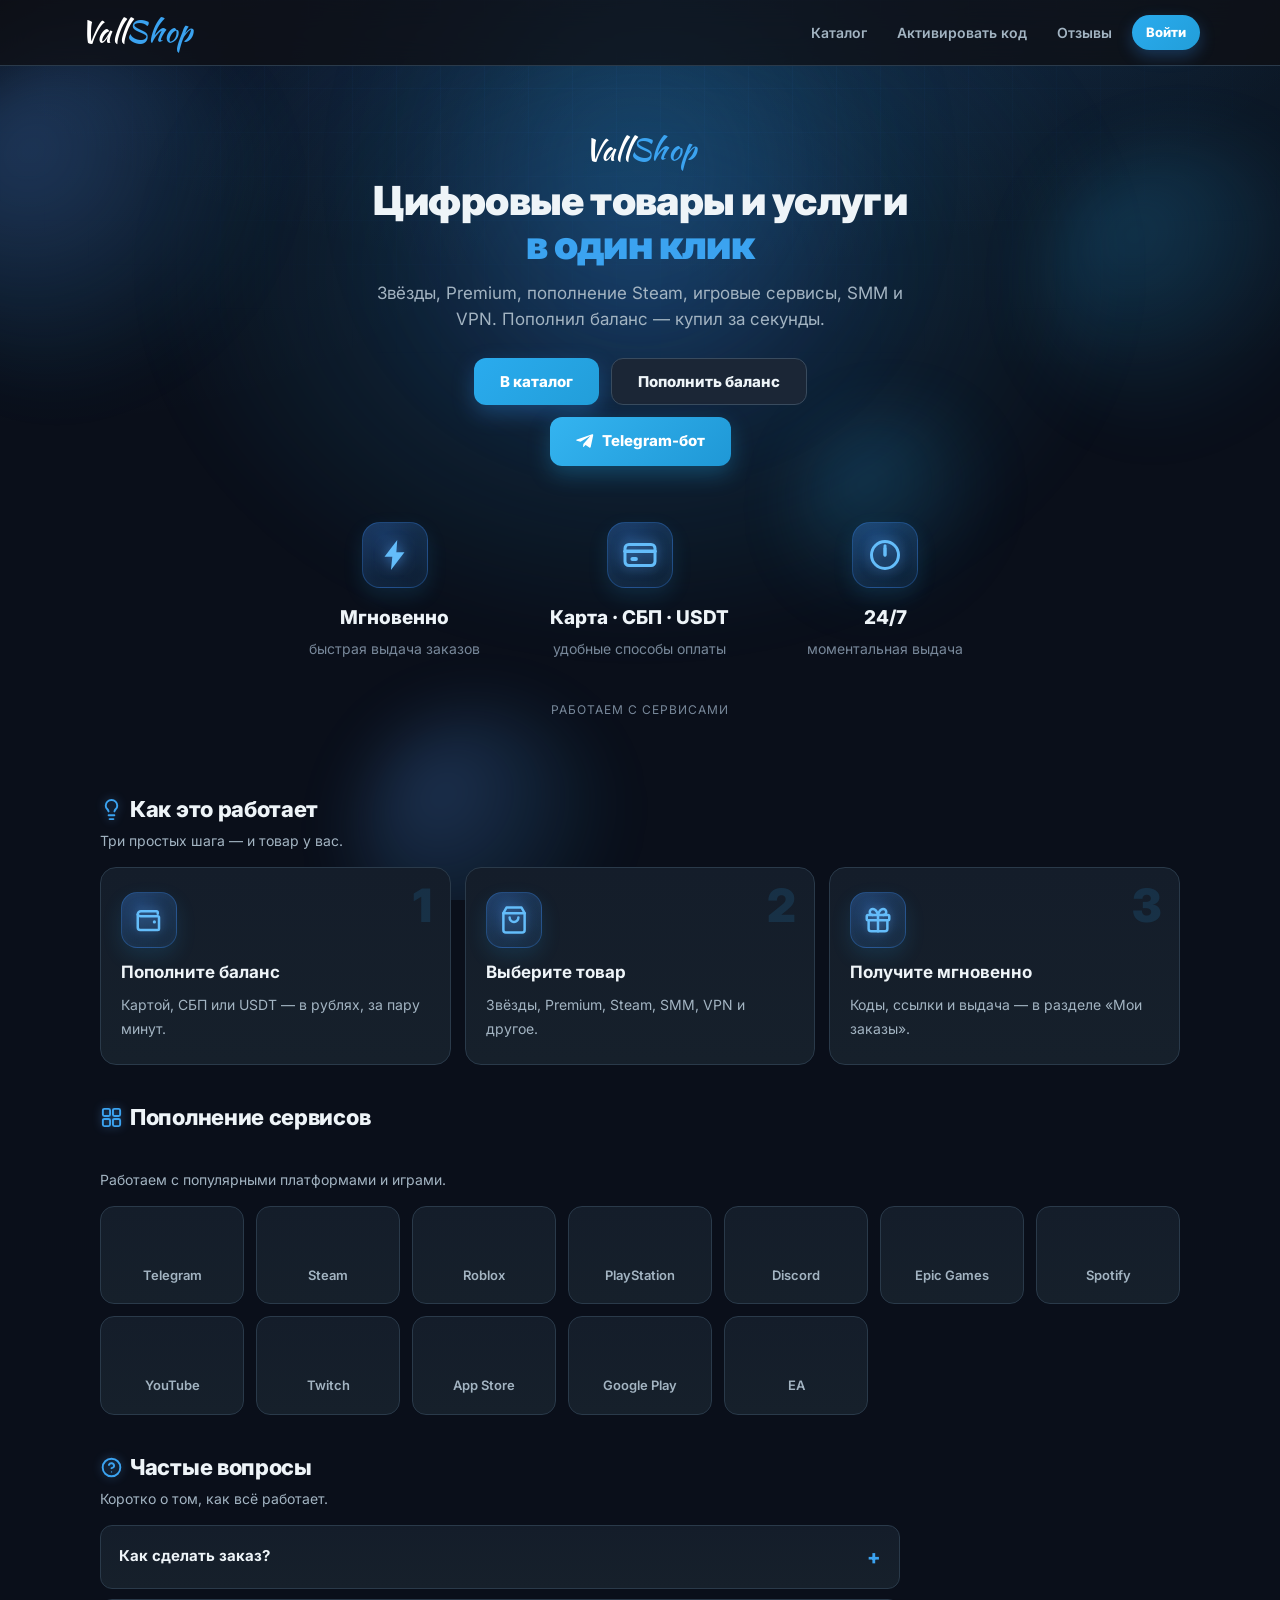
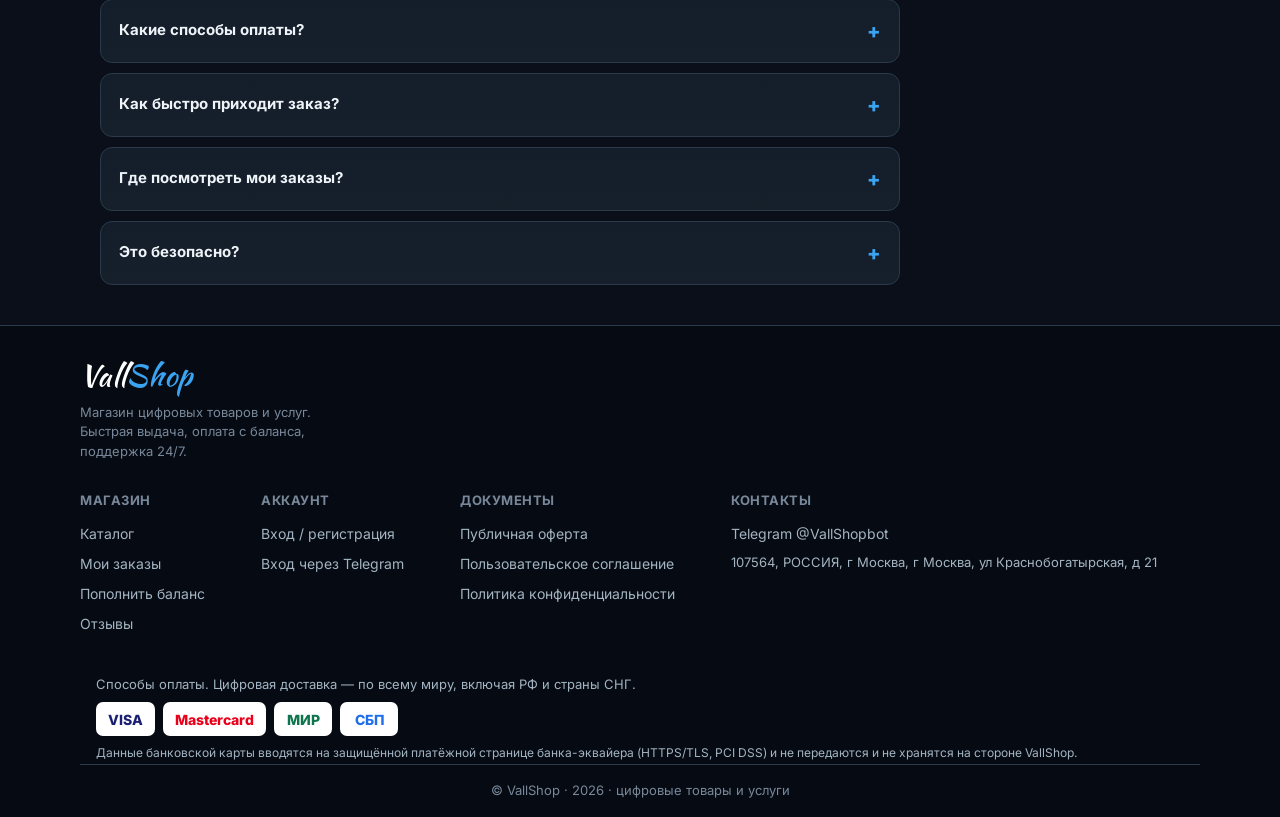
==== commit 50651827: "Обложка App Store & iTunes: ключ с точным названием категории" ====
--- a/web/static/index.html
+++ b/web/static/index.html
@@ -887,6 +887,9 @@
   "app store / itunes": "/img/cat/appstore-itunes.webp",
   "appstore / itunes": "/img/cat/appstore-itunes.webp",
   "пополнение app store itunes": "/img/cat/appstore-itunes.webp",
+  "пополнение app store & itunes": "/img/cat/appstore-itunes.webp",
+  "app store & itunes": "/img/cat/appstore-itunes.webp",
+  "appstore & itunes": "/img/cat/appstore-itunes.webp",
   "apple": "/img/cat/appstore-itunes.webp",
   "itunes": "/img/cat/appstore-itunes.webp",
   "app store": "/img/cat/appstore-itunes.webp",
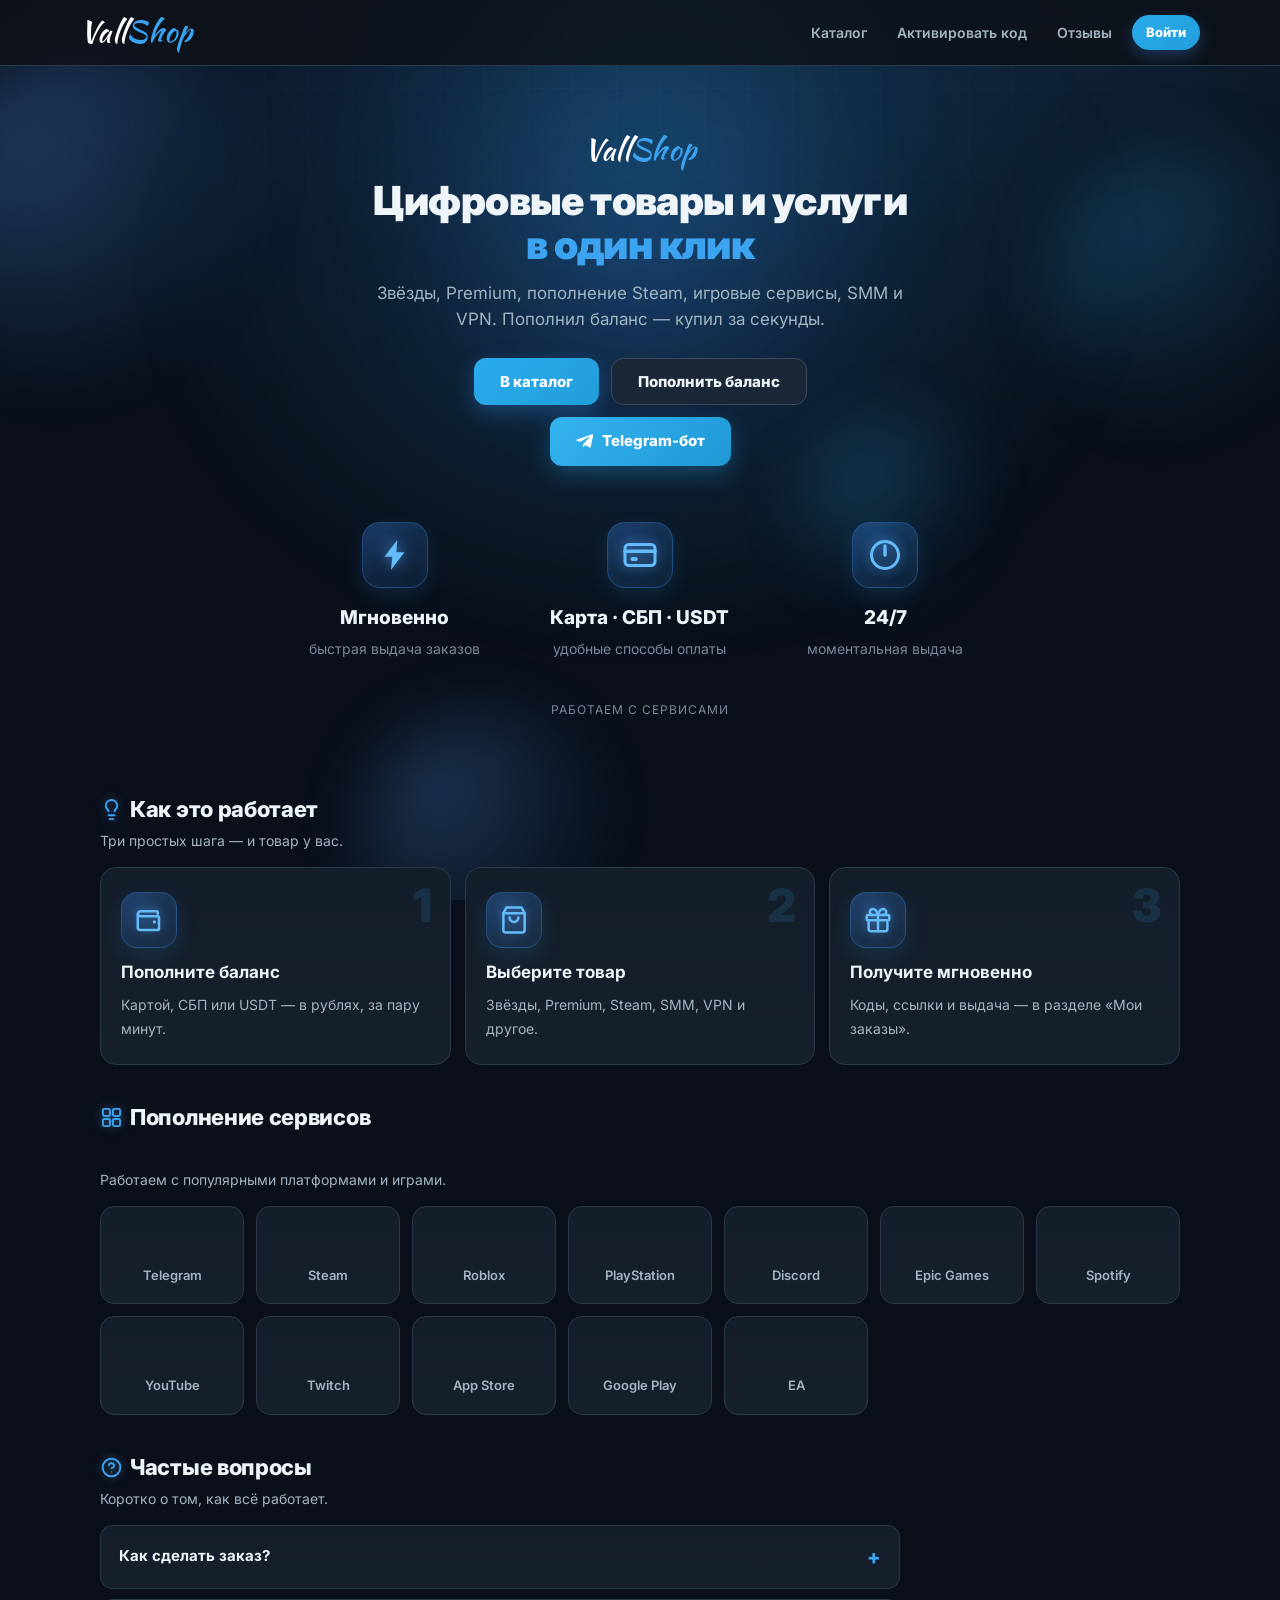
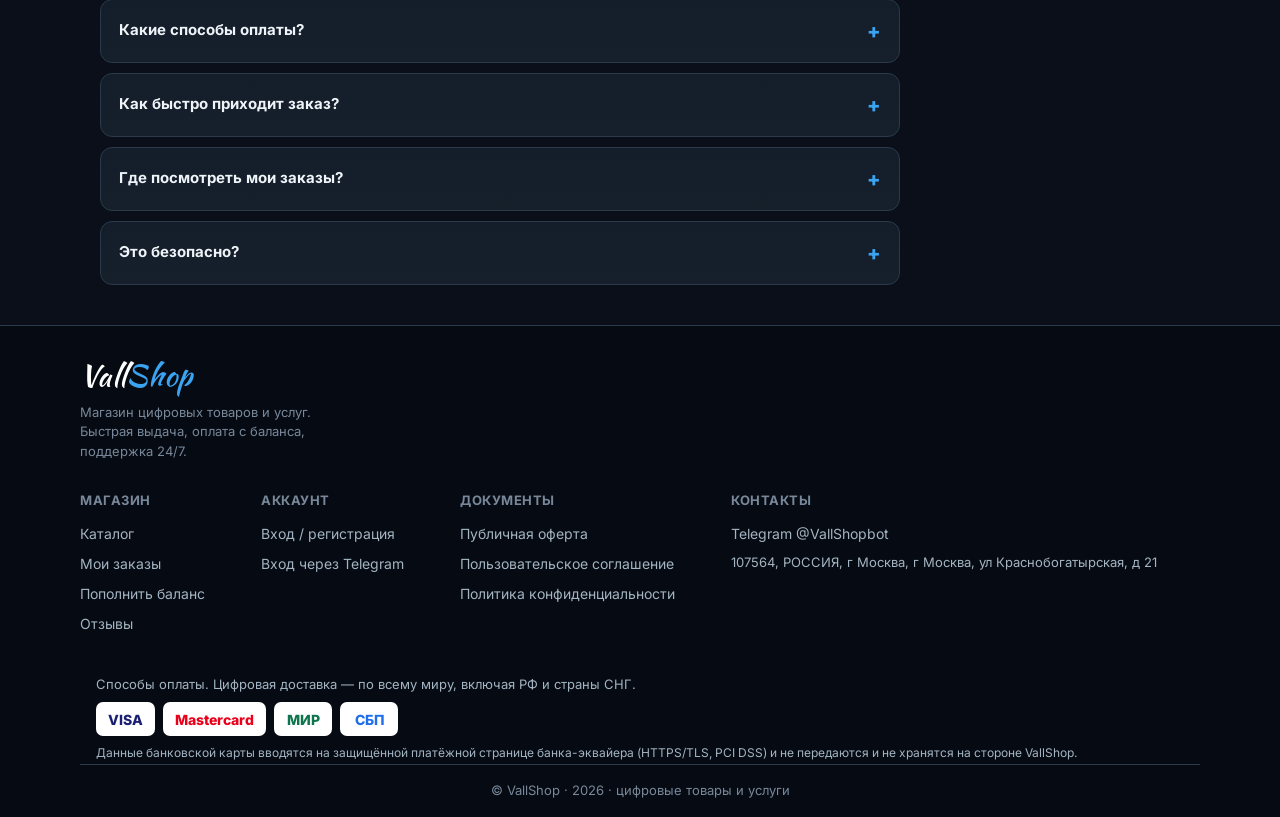
==== commit bc2fb433: "Карточки стран: флаг страны во всю обложку (PlayStation, Valorant и любые списки по странам) - 68 фл" ====
--- a/web/static/index.html
+++ b/web/static/index.html
@@ -181,6 +181,7 @@
   .card.hascover{padding-top:0}
   .card .cover{display:block;width:calc(100% + 40px);margin:-20px -20px 12px;aspect-ratio:16/10;
     object-fit:cover;background:var(--panel2);border-bottom:1px solid rgba(140,175,225,.12)}
+  .card .cover.flag{box-shadow:inset 0 0 0 1px rgba(255,255,255,.08)}
   .card.hascover:hover .cover{filter:brightness(1.05)}
 
   /* ── Поиск ── */
@@ -949,14 +950,39 @@
 function _catKey(t){ return (t||"").toLowerCase().replace(/\s+/g," ").trim(); }
 function catImage(title){ return CAT_IMAGES[_catKey(title)] || null; }
 
+// ── Флаги стран (карточки-подкатегории по странам: PlayStation, Valorant …) ──
+// Название страны (в нижнем регистре) → ISO-код флага в /img/flags/.
+const COUNTRY_ISO = {
+  "турция":"tr","индия":"in","сша":"us","соединённые штаты":"us","оаэ":"ae","эмираты":"ae",
+  "аргентина":"ar","австрия":"at","австралия":"au","бельгия":"be","бахрейн":"bh","бразилия":"br",
+  "канада":"ca","швейцария":"ch","чили":"cl","колумбия":"co","европа":"eu","евросоюз":"eu",
+  "великобритания":"gb","англия":"gb","гонконг":"hk","индонезия":"id","япония":"jp",
+  "корея":"kr","южная корея":"kr","кувейт":"kw","мексика":"mx","малайзия":"my",
+  "новая зеландия":"nz","оман":"om","перу":"pe","филиппины":"ph","пакистан":"pk","катар":"qa",
+  "россия":"ru","саудовская аравия":"sa","сингапур":"sg","таиланд":"th","тайвань":"tw",
+  "вьетнам":"vn","юар":"za","египет":"eg","нигерия":"ng","швеция":"se","беларусь":"by",
+  "германия":"de","франция":"fr","испания":"es","италия":"it","польша":"pl","украина":"ua",
+  "казахстан":"kz","нидерланды":"nl","голландия":"nl","португалия":"pt","норвегия":"no",
+  "дания":"dk","финляндия":"fi","ирландия":"ie","чехия":"cz","греция":"gr","венгрия":"hu",
+  "румыния":"ro","словакия":"sk","узбекистан":"uz","азербайджан":"az","армения":"am",
+  "молдова":"md","молдавия":"md","таджикистан":"tj","туркменистан":"tm",
+  "киргизия":"kg","кыргызстан":"kg","сербия":"rs","болгария":"bg","грузия":"ge",
+};
+function countryFlag(title){
+  const iso = COUNTRY_ISO[_catKey(title)];
+  return iso ? "/img/flags/" + iso + ".svg" : null;
+}
+
 function productCard(p){
   const sub = p.has_children ? "открыть →" : "выбрать →";
   const t = esc(p.title).replace(/'/g,"\\'");
   const img = catImage(p.title);
-  const top = img
-    ? `<img class="cover" src="${img}" alt="${esc(p.title)}" loading="lazy">`
+  const flag = img ? null : countryFlag(p.title);
+  const src = img || flag;
+  const top = src
+    ? `<img class="cover${flag ? ' flag' : ''}" src="${src}" alt="${esc(p.title)}" loading="lazy">`
     : `<div class="ic">${catIcon(p.title)}</div>`;
-  return `<a class="card reveal${img ? ' hascover' : ''}" href="${purl(p)}" onclick="open_(${p.id}, '${t}');return false;">
+  return `<a class="card reveal${src ? ' hascover' : ''}" href="${purl(p)}" onclick="open_(${p.id}, '${t}');return false;">
     ${top}
     <div class="t">${esc(p.title)}</div>
     <div class="cdesc">${esc(catDesc(p.title))}</div>
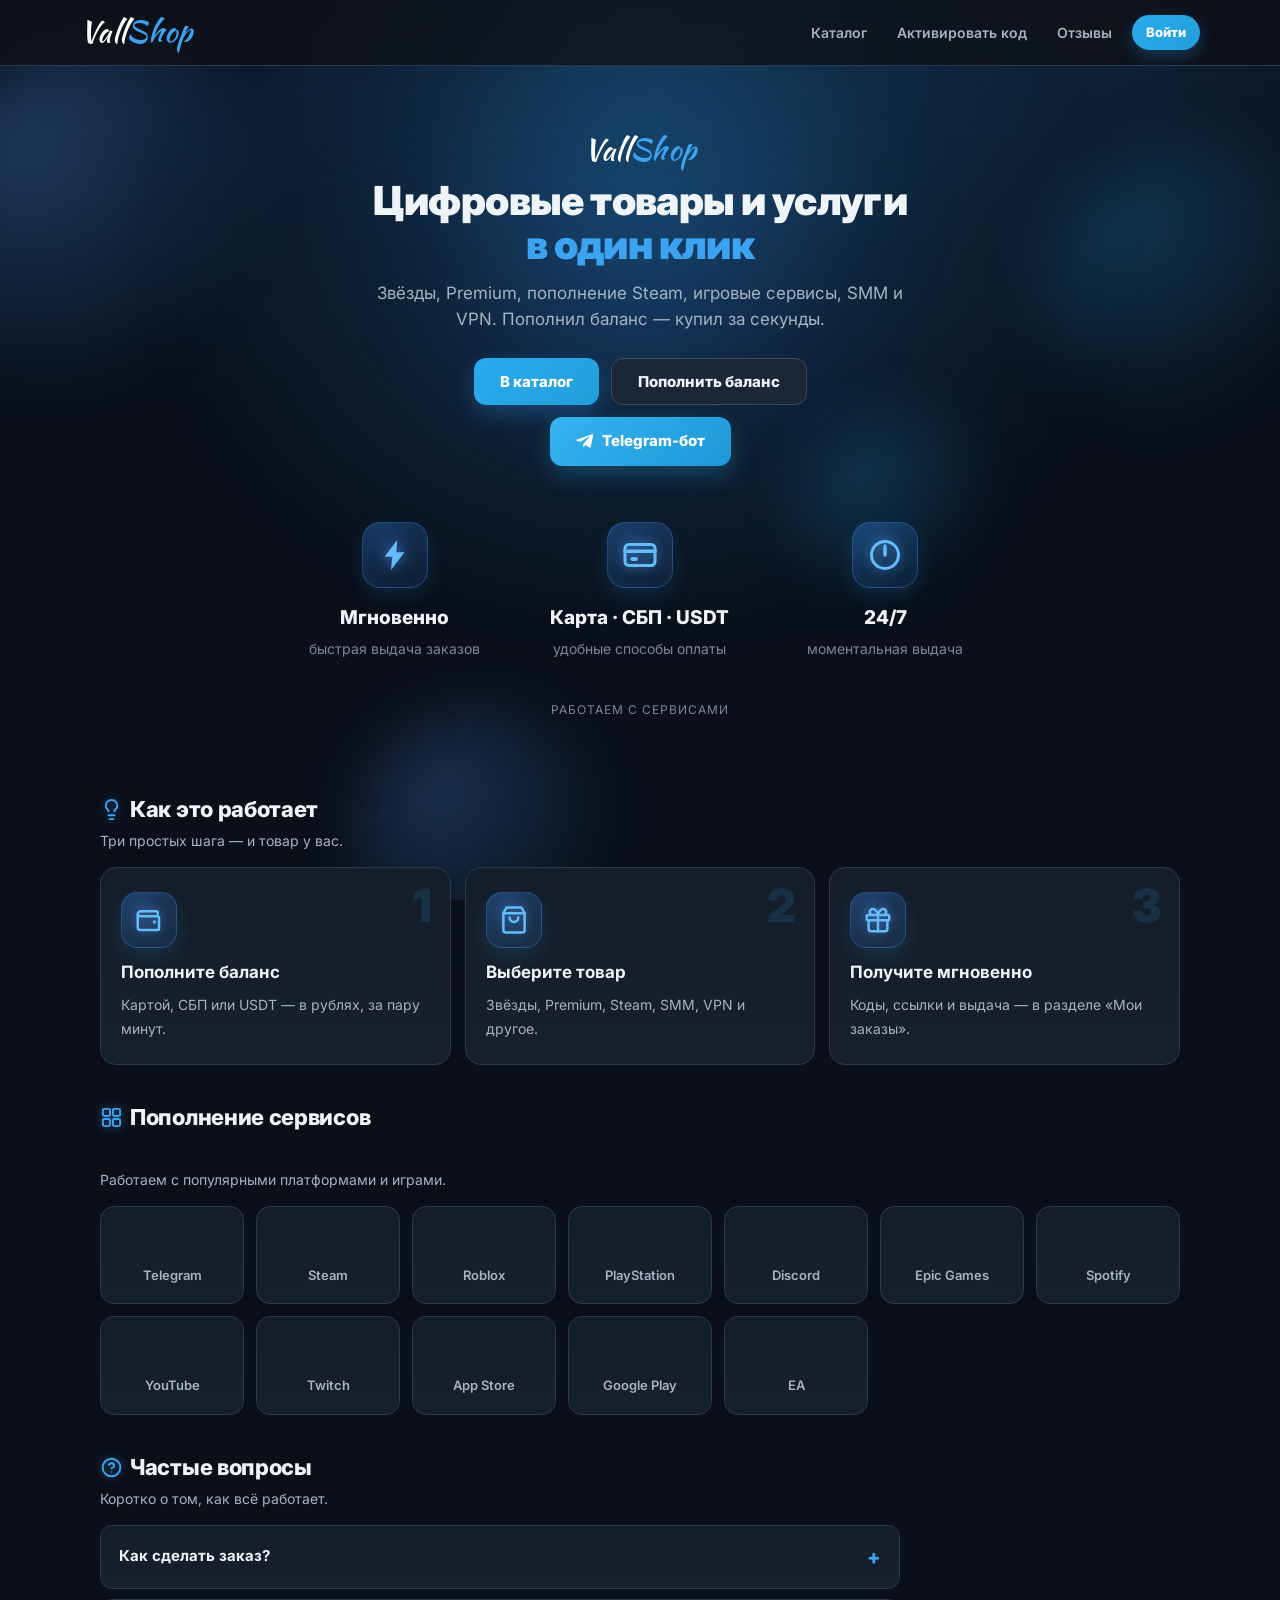
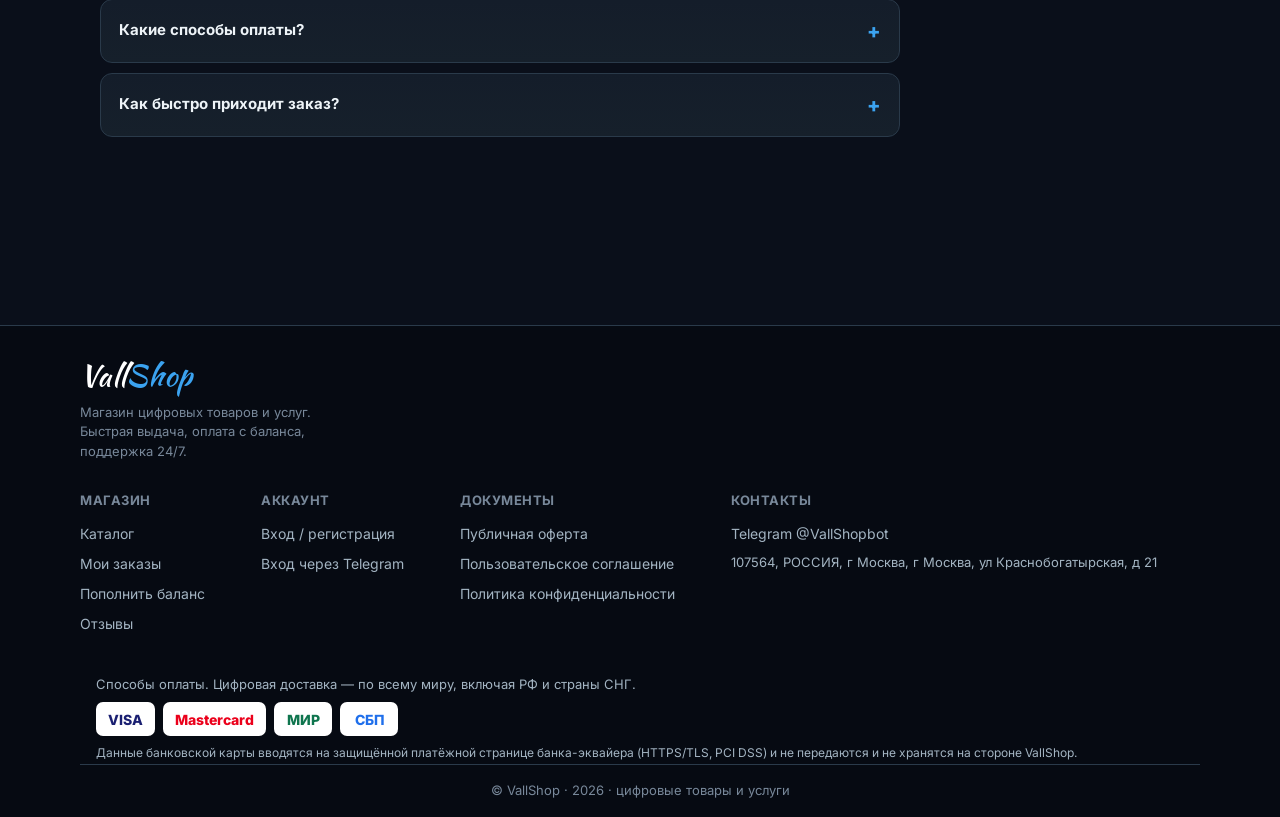
==== commit 74ae7e37: "Значок бренда поверх флага страны (по родительской категории); значок PlayStation" ====
--- a/web/static/index.html
+++ b/web/static/index.html
@@ -183,6 +183,9 @@
     object-fit:cover;background:var(--panel2);border-bottom:1px solid rgba(140,175,225,.12)}
   .card .cover.flag{box-shadow:inset 0 0 0 1px rgba(255,255,255,.08)}
   .card.hascover:hover .cover{filter:brightness(1.05)}
+  /* Значок бренда поверх флага (угол обложки) */
+  .card .brandbadge{position:absolute;top:10px;left:10px;width:38px;height:38px;border-radius:10px;
+    object-fit:cover;border:2px solid rgba(255,255,255,.9);box-shadow:0 3px 10px rgba(0,0,0,.45);background:#0d1420}
 
   /* ── Поиск ── */
   .searchbar{margin:6px 0 14px}
@@ -973,14 +976,24 @@
   return iso ? "/img/flags/" + iso + ".svg" : null;
 }
 
-function productCard(p){
+// Значок бренда на карточках стран — выбирается по родительской категории.
+// Ключ — название родителя (в нижнем регистре), значение — картинка значка.
+const BRAND_BADGE = {
+  "пополнение playstation": "/img/cat/badge-playstation.webp",
+  // "valorant vp": "/img/cat/badge-valorant.webp",
+};
+function brandBadge(parentTitle){ return BRAND_BADGE[_catKey(parentTitle)] || null; }
+
+function productCard(p, parentTitle){
   const sub = p.has_children ? "открыть →" : "выбрать →";
   const t = esc(p.title).replace(/'/g,"\\'");
   const img = catImage(p.title);
   const flag = img ? null : countryFlag(p.title);
   const src = img || flag;
+  const badge = (flag && parentTitle) ? brandBadge(parentTitle) : null;
   const top = src
     ? `<img class="cover${flag ? ' flag' : ''}" src="${src}" alt="${esc(p.title)}" loading="lazy">`
+      + (badge ? `<img class="brandbadge" src="${badge}" alt="" loading="lazy">` : "")
     : `<div class="ic">${catIcon(p.title)}</div>`;
   return `<a class="card reveal${src ? ' hascover' : ''}" href="${purl(p)}" onclick="open_(${p.id}, '${t}');return false;">
     ${top}
@@ -1093,7 +1106,8 @@
     const isStars = /звёзд|звезд/i.test((data.product && data.product.title) || "");
     const starsHtml = isStars ? await starsSectionHtml() : "";
     if(data.type === "category"){
-      content.innerHTML = desc + starsHtml + `<div class="grid">${data.children.map(productCard).join("")}</div>`;
+      const pTitle = (data.product && data.product.title) || title;
+      content.innerHTML = desc + starsHtml + `<div class="grid">${data.children.map(c => productCard(c, pTitle)).join("")}</div>`;
     } else {
       const cards = data.variants.map(variantCard).join("");
       content.innerHTML = desc + starsHtml + (cards
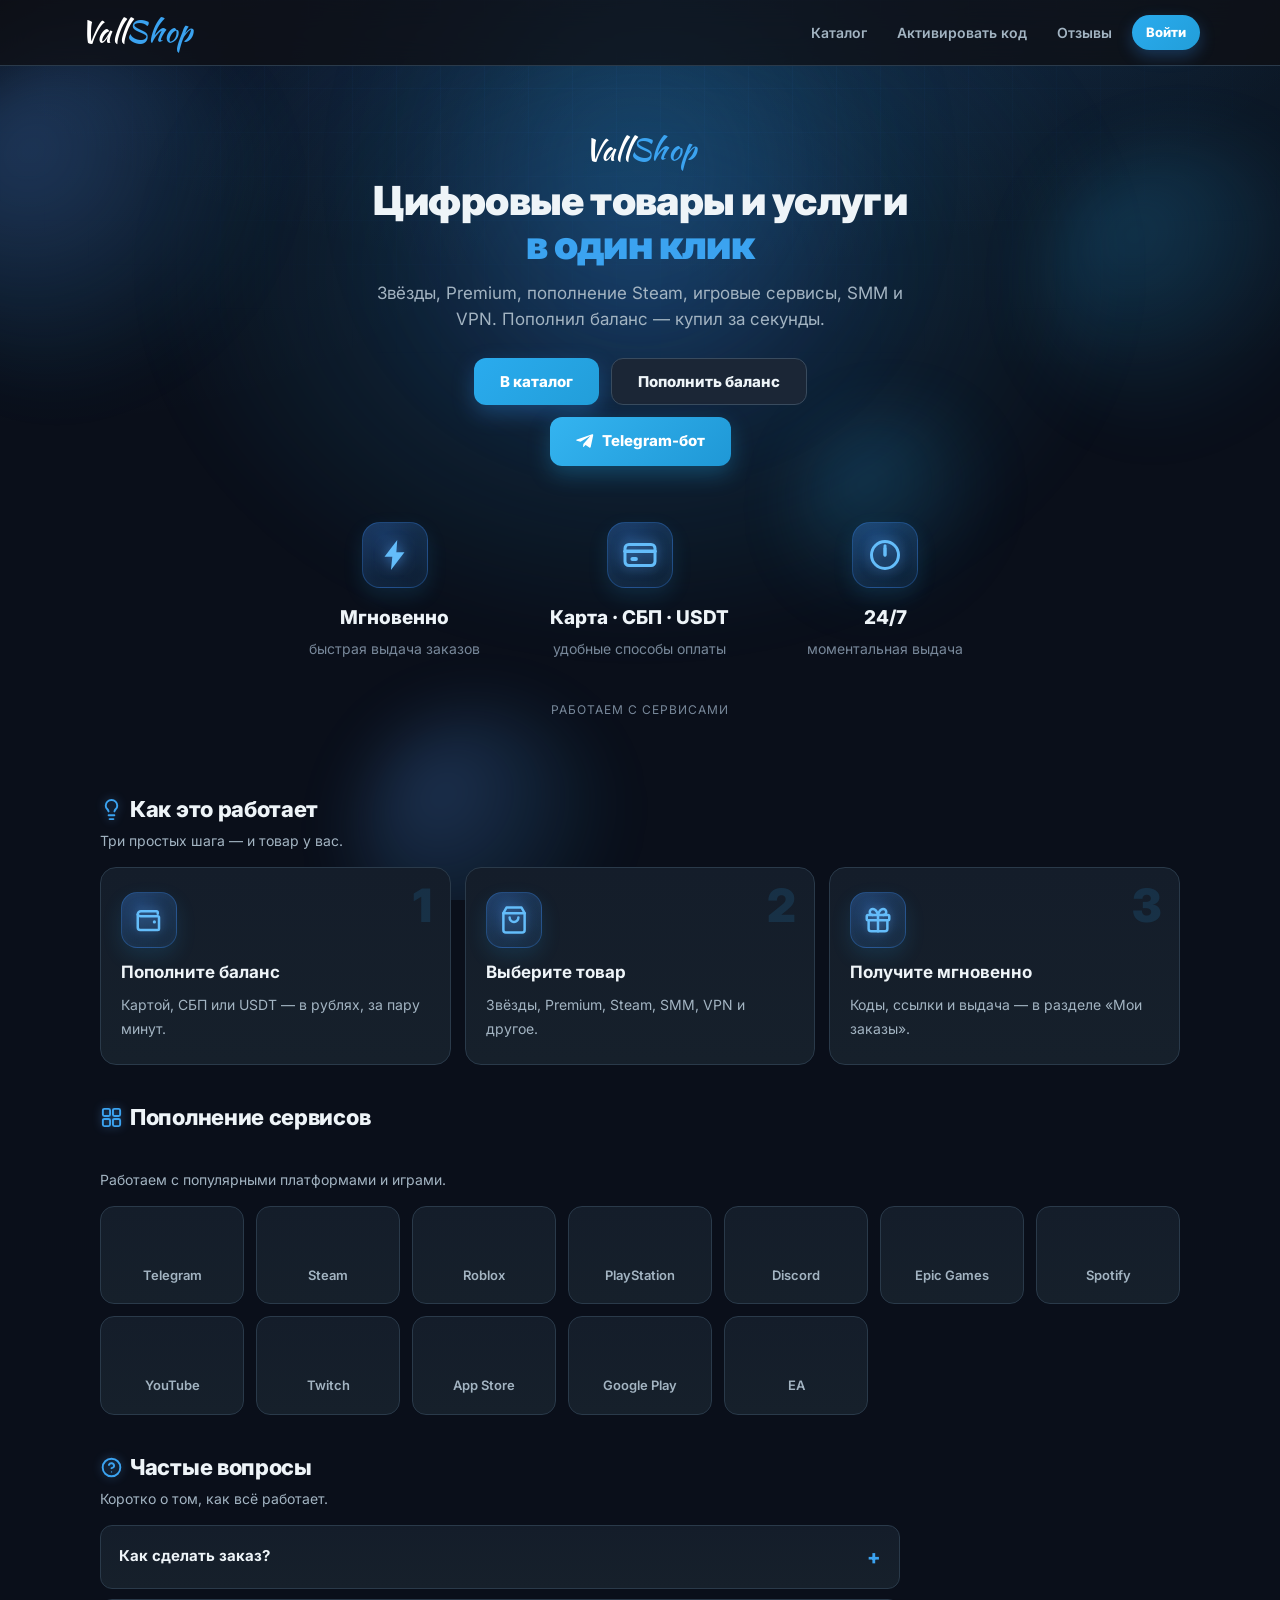
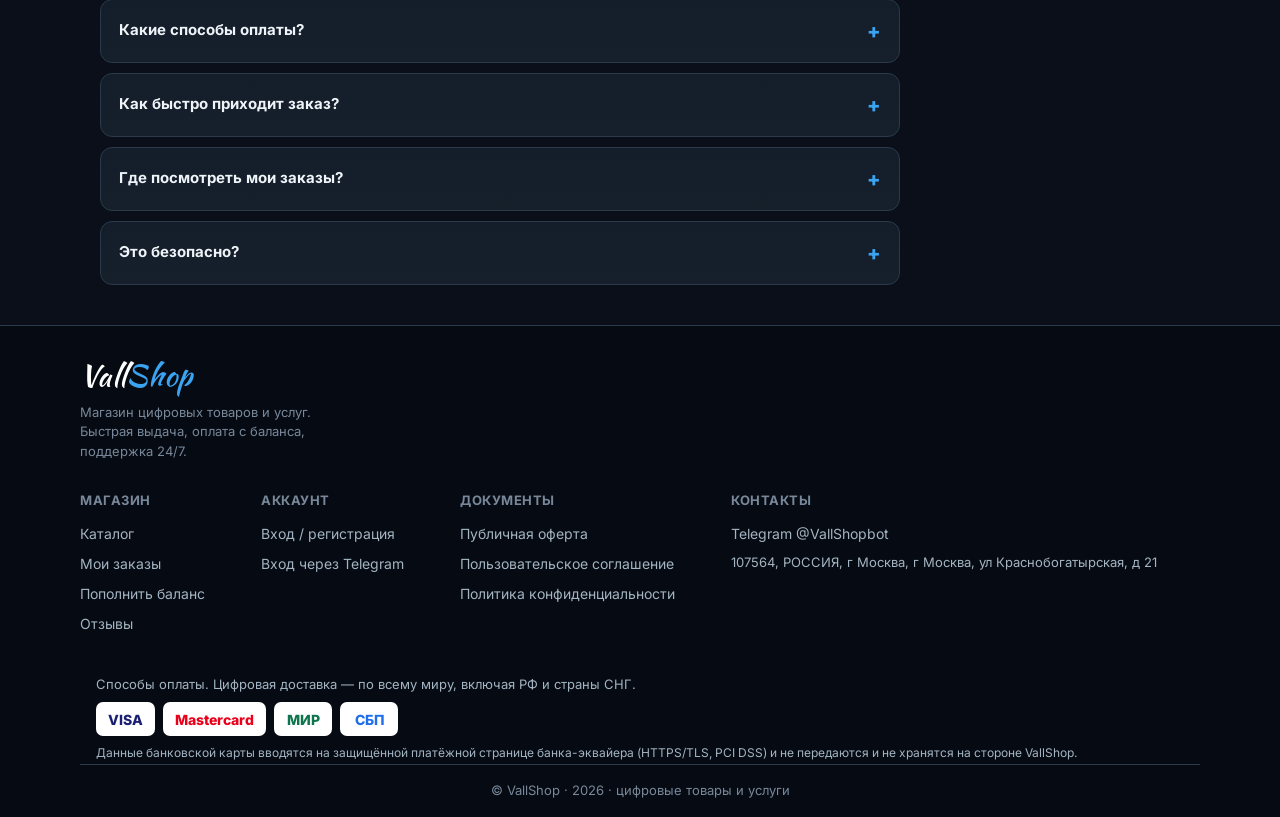
==== commit 1ae4086c: "Valorant: обложка категории + значок на карточках стран" ====
--- a/web/static/index.html
+++ b/web/static/index.html
@@ -949,6 +949,10 @@
   "премиум": "/img/cat/premium.webp",
   "telegram premium": "/img/cat/premium.webp",
   "premium": "/img/cat/premium.webp",
+
+  "valorant vp": "/img/cat/valorant.webp",
+  "пополнение valorant vp": "/img/cat/valorant.webp",
+  "valorant": "/img/cat/valorant.webp",
 };
 function _catKey(t){ return (t||"").toLowerCase().replace(/\s+/g," ").trim(); }
 function catImage(title){ return CAT_IMAGES[_catKey(title)] || null; }
@@ -980,7 +984,9 @@
 // Ключ — название родителя (в нижнем регистре), значение — картинка значка.
 const BRAND_BADGE = {
   "пополнение playstation": "/img/cat/badge-playstation.webp",
-  // "valorant vp": "/img/cat/badge-valorant.webp",
+  "valorant vp": "/img/cat/badge-valorant.webp",
+  "пополнение valorant vp": "/img/cat/badge-valorant.webp",
+  "valorant": "/img/cat/badge-valorant.webp",
 };
 function brandBadge(parentTitle){ return BRAND_BADGE[_catKey(parentTitle)] || null; }
 
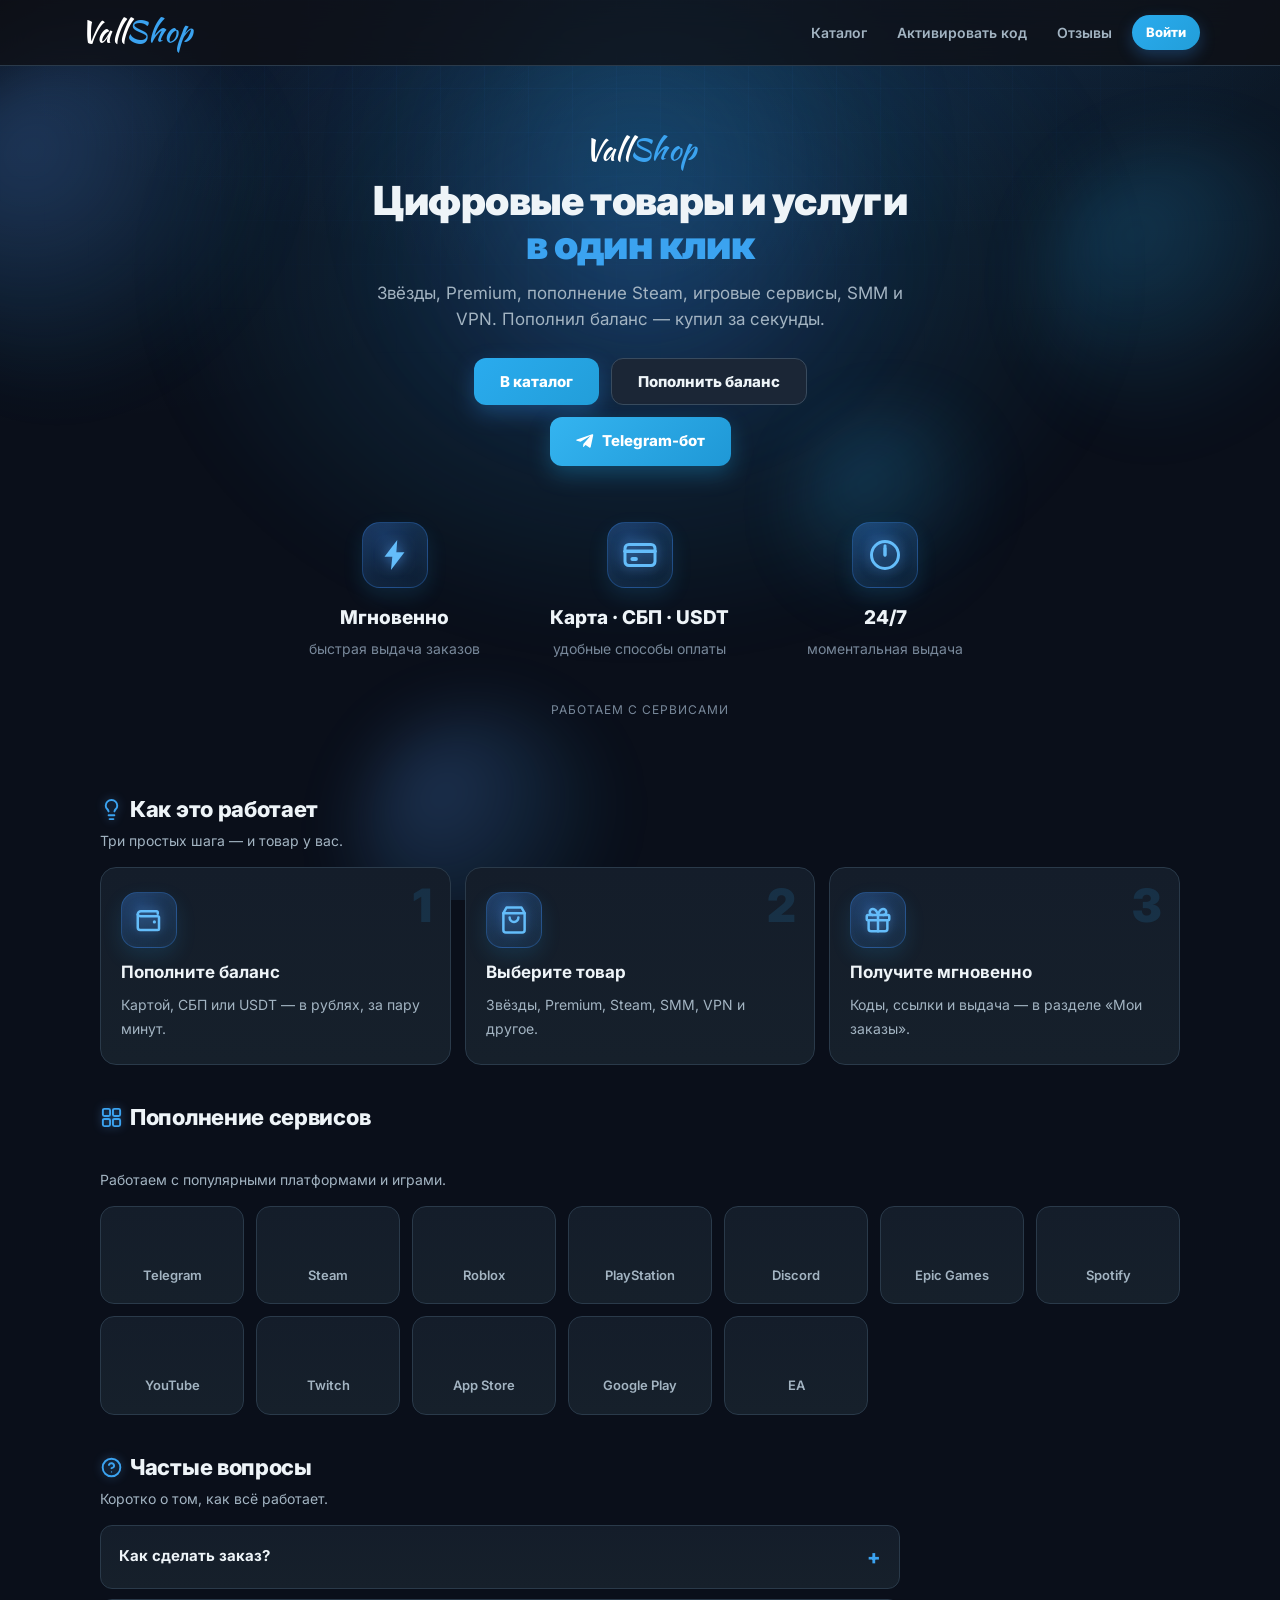
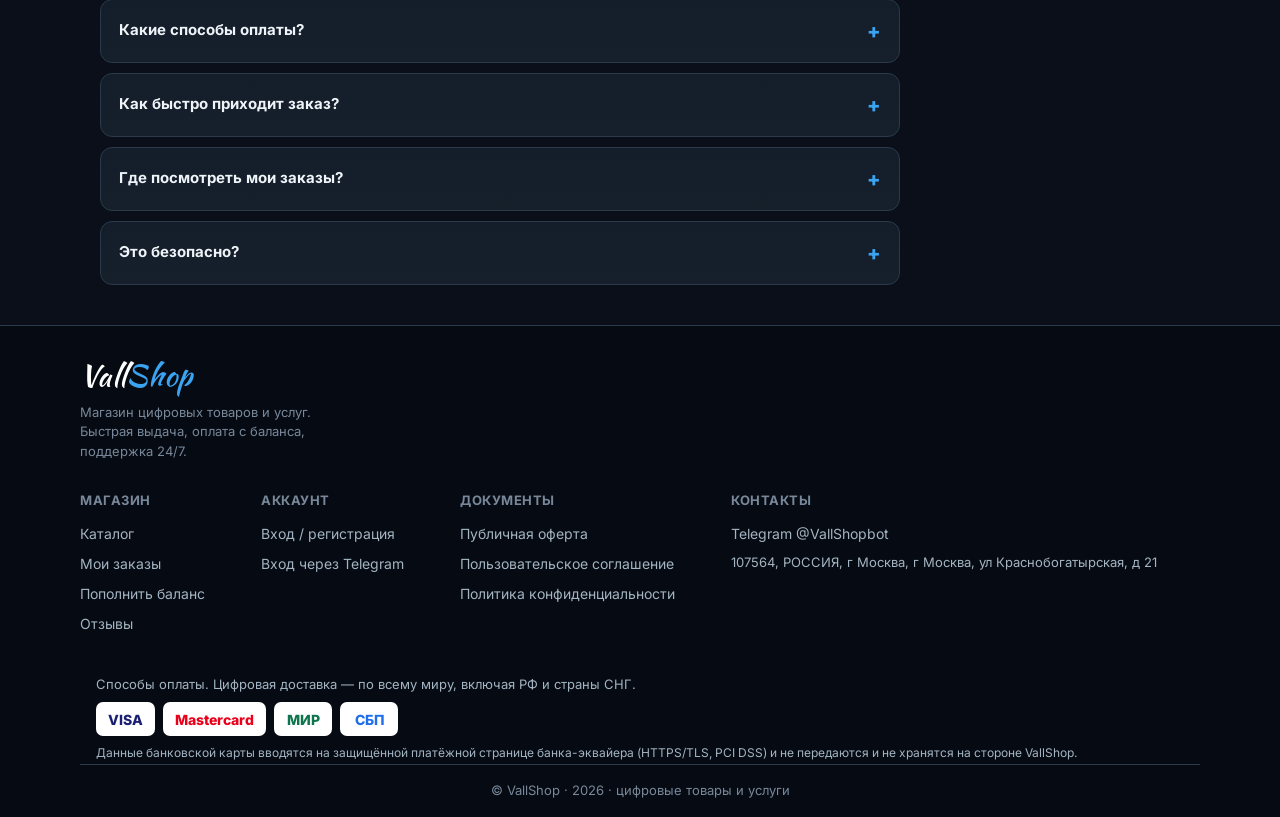
==== commit 3228463f: "Значки брендов на карточках стран: App Store, Steam, Xbox, Google Play, PUBG(M/BG), Free Fire, Battl" ====
--- a/web/static/index.html
+++ b/web/static/index.html
@@ -984,9 +984,51 @@
 // Ключ — название родителя (в нижнем регистре), значение — картинка значка.
 const BRAND_BADGE = {
   "пополнение playstation": "/img/cat/badge-playstation.webp",
+
   "valorant vp": "/img/cat/badge-valorant.webp",
   "пополнение valorant vp": "/img/cat/badge-valorant.webp",
   "valorant": "/img/cat/badge-valorant.webp",
+
+  "пополнение app store & itunes": "/img/cat/badge-appstore-itunes.webp",
+  "app store & itunes": "/img/cat/badge-appstore-itunes.webp",
+  "appstore & itunes": "/img/cat/badge-appstore-itunes.webp",
+  "пополнение app store itunes": "/img/cat/badge-appstore-itunes.webp",
+  "app store itunes": "/img/cat/badge-appstore-itunes.webp",
+  "appstore itunes": "/img/cat/badge-appstore-itunes.webp",
+  "app store": "/img/cat/badge-appstore-itunes.webp",
+
+  "пополнить steam": "/img/cat/badge-steam.webp",
+  "пополнение steam": "/img/cat/badge-steam.webp",
+  "steam": "/img/cat/badge-steam.webp",
+
+  "xbox": "/img/cat/badge-xbox.webp",
+  "пополнение xbox": "/img/cat/badge-xbox.webp",
+
+  "google play": "/img/cat/badge-google-play.webp",
+  "пополнение google play": "/img/cat/badge-google-play.webp",
+  "google play market": "/img/cat/badge-google-play.webp",
+  "play market": "/img/cat/badge-google-play.webp",
+
+  "pubg mobile": "/img/cat/badge-pubg-mobile.webp",
+  "пополнение pubg mobile": "/img/cat/badge-pubg-mobile.webp",
+
+  "pubg": "/img/cat/badge-pubg.webp",
+  "pubg battlegrounds": "/img/cat/badge-pubg.webp",
+  "pubg: battlegrounds": "/img/cat/badge-pubg.webp",
+  "battlegrounds": "/img/cat/badge-pubg.webp",
+  "пополнение pubg": "/img/cat/badge-pubg.webp",
+
+  "free fire": "/img/cat/badge-free-fire.webp",
+  "пополнение free fire": "/img/cat/badge-free-fire.webp",
+
+  "battle.net": "/img/cat/badge-battlenet.webp",
+  "battlenet": "/img/cat/badge-battlenet.webp",
+  "battle net": "/img/cat/badge-battlenet.webp",
+  "пополнение battle.net": "/img/cat/badge-battlenet.webp",
+  "blizzard": "/img/cat/badge-battlenet.webp",
+
+  "roblox": "/img/cat/badge-roblox.webp",
+  "пополнение roblox": "/img/cat/badge-roblox.webp",
 };
 function brandBadge(parentTitle){ return BRAND_BADGE[_catKey(parentTitle)] || null; }
 
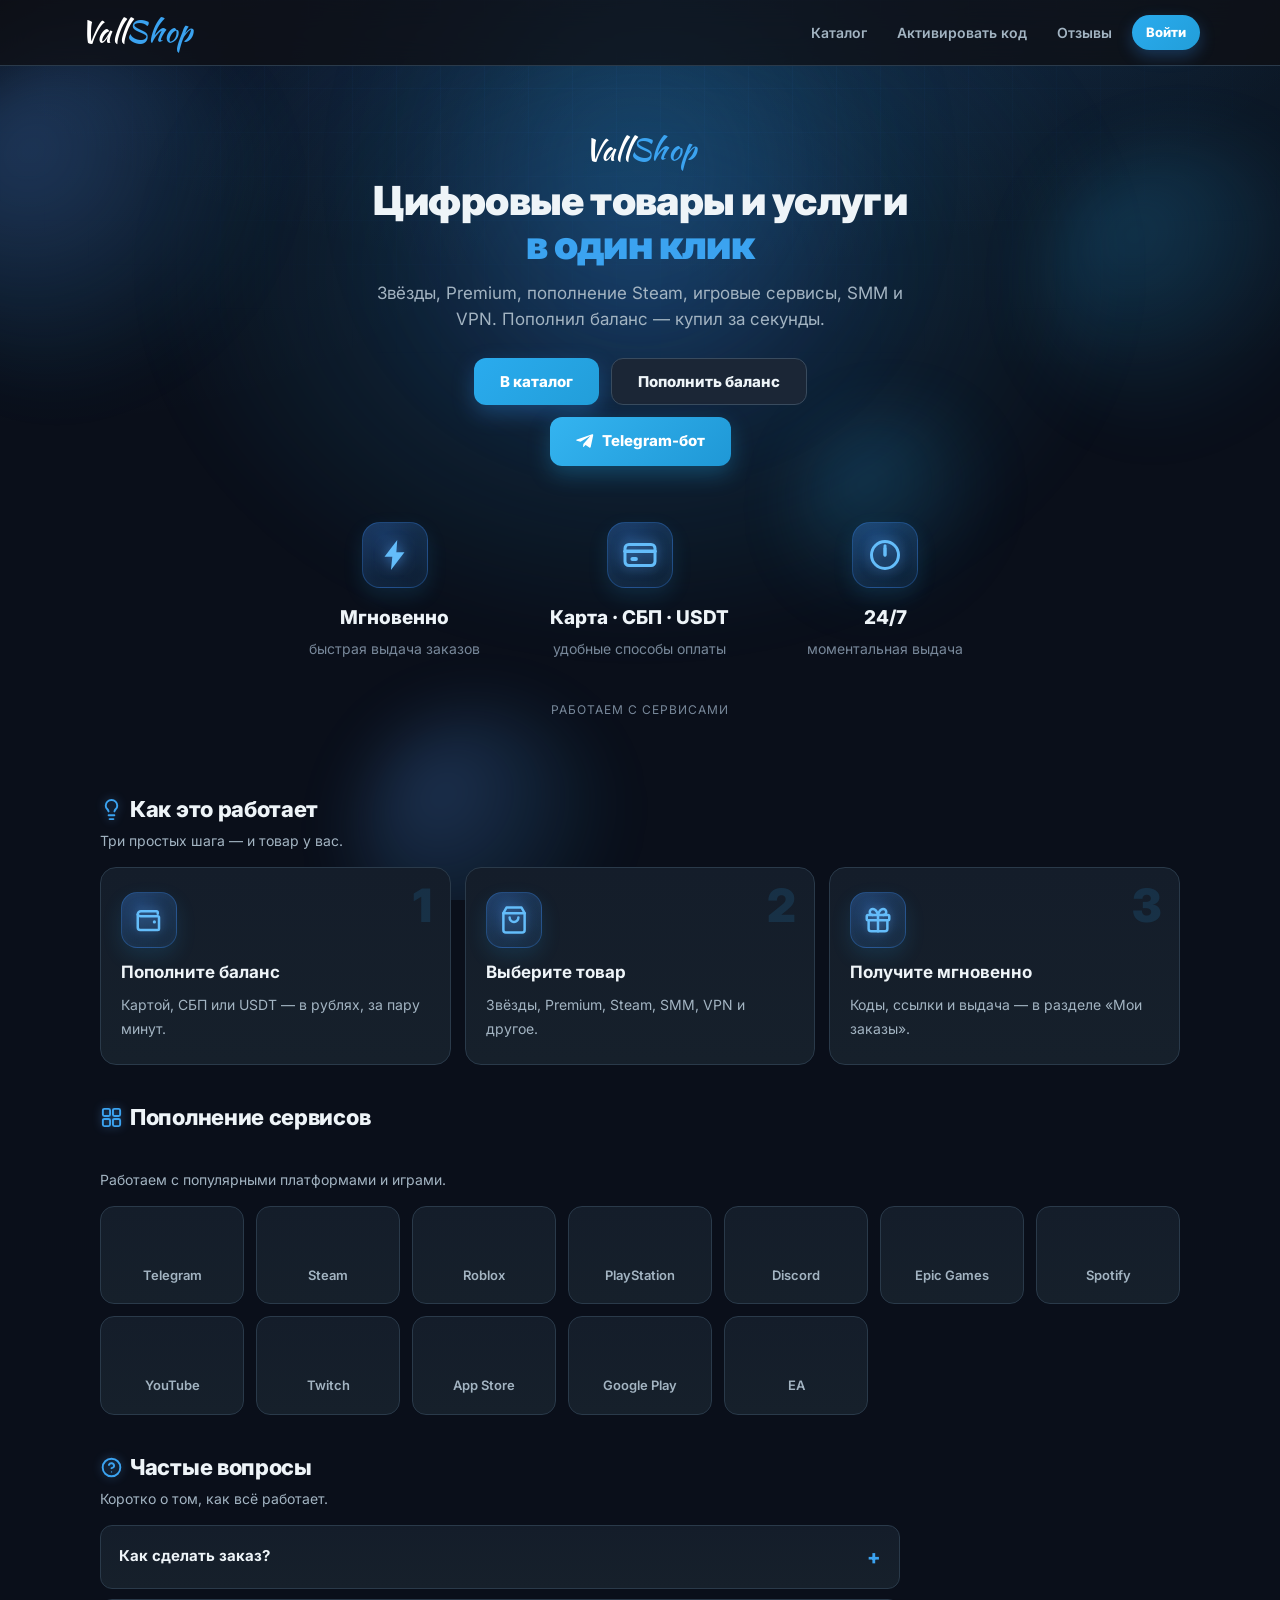
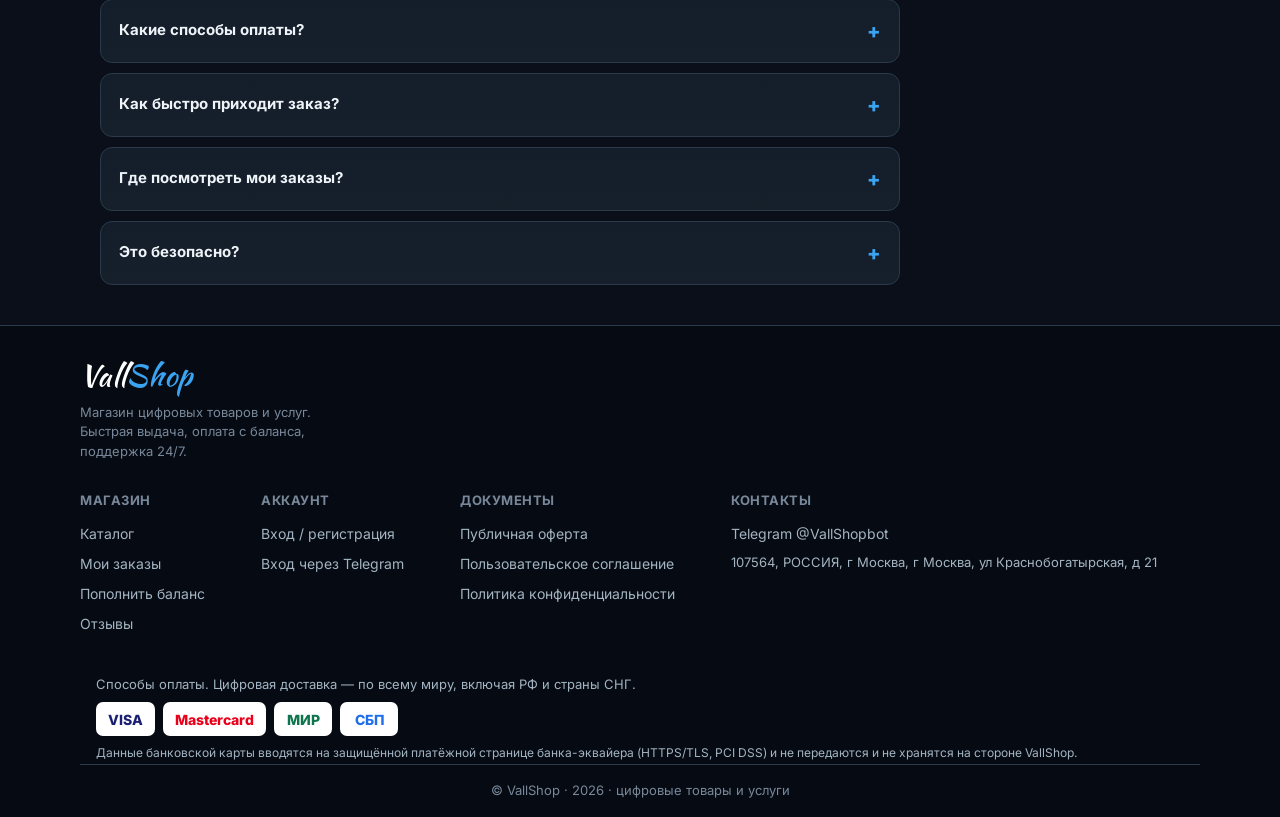
==== commit 8a921c87: "Картинки категорий: версия в URL (?v=) против кеша браузера" ====
--- a/web/static/index.html
+++ b/web/static/index.html
@@ -1032,6 +1032,11 @@
 };
 function brandBadge(parentTitle){ return BRAND_BADGE[_catKey(parentTitle)] || null; }
 
+// Версия картинок: при любой замене обложки/значка увеличиваем — чтобы браузеры
+// не отдавали старую из кеша (у статических файлов один и тот же адрес).
+const ASSET_VER = "3";
+function ver(u){ return u ? u + (u.indexOf("?") >= 0 ? "&" : "?") + "v=" + ASSET_VER : u; }
+
 function productCard(p, parentTitle){
   const sub = p.has_children ? "открыть →" : "выбрать →";
   const t = esc(p.title).replace(/'/g,"\\'");
@@ -1040,8 +1045,8 @@
   const src = img || flag;
   const badge = (flag && parentTitle) ? brandBadge(parentTitle) : null;
   const top = src
-    ? `<img class="cover${flag ? ' flag' : ''}" src="${src}" alt="${esc(p.title)}" loading="lazy">`
-      + (badge ? `<img class="brandbadge" src="${badge}" alt="" loading="lazy">` : "")
+    ? `<img class="cover${flag ? ' flag' : ''}" src="${ver(src)}" alt="${esc(p.title)}" loading="lazy">`
+      + (badge ? `<img class="brandbadge" src="${ver(badge)}" alt="" loading="lazy">` : "")
     : `<div class="ic">${catIcon(p.title)}</div>`;
   return `<a class="card reveal${src ? ' hascover' : ''}" href="${purl(p)}" onclick="open_(${p.id}, '${t}');return false;">
     ${top}
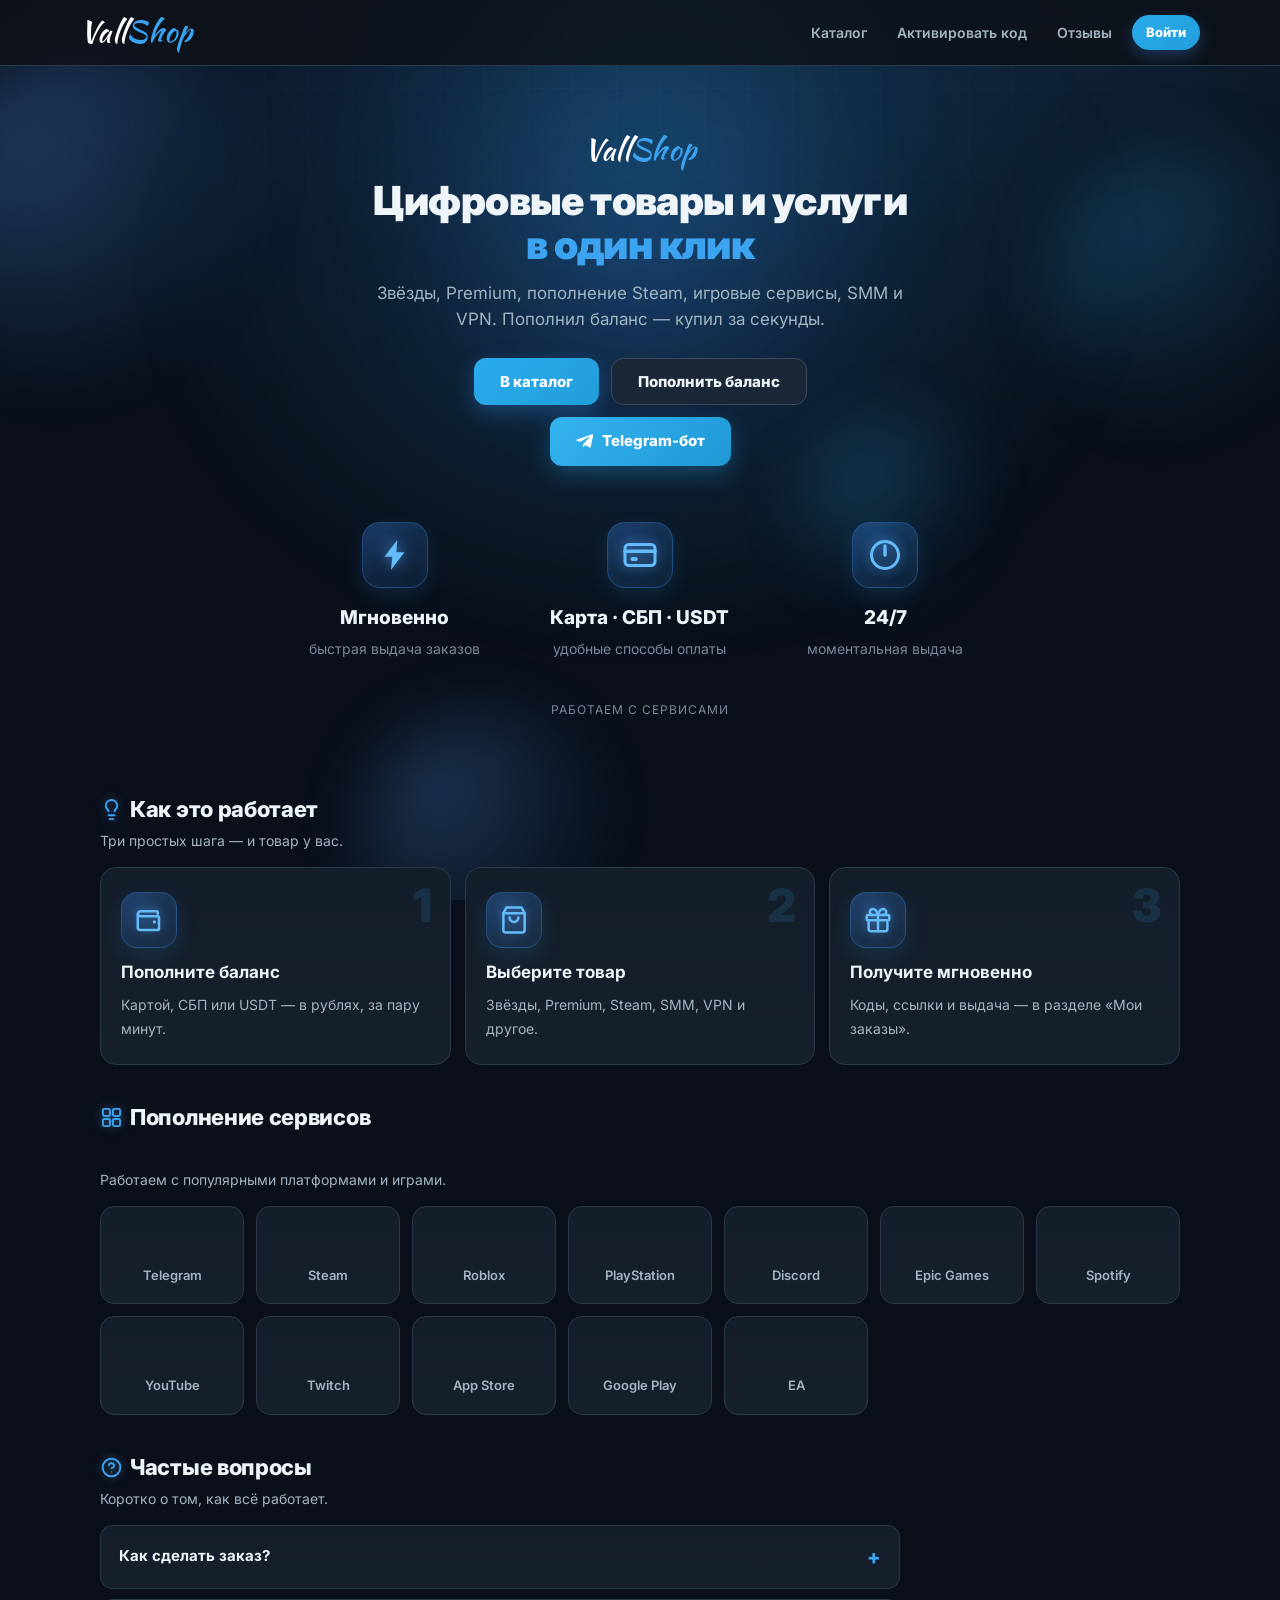
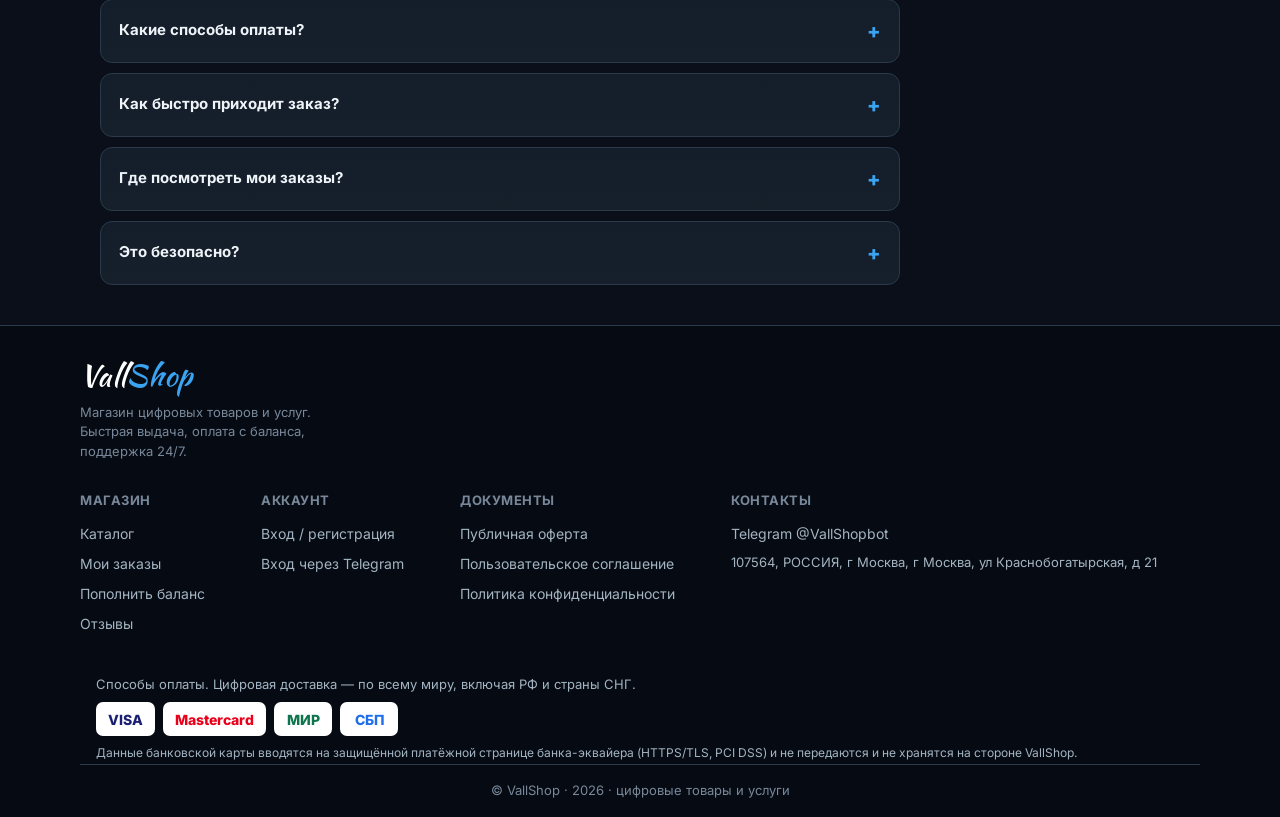
==== commit d9cfb242: "Флаги стран: матч по окончанию названия (игнор код-префикса типа «AE ОАЭ») — чинит флаги+значок внут" ====
--- a/web/static/index.html
+++ b/web/static/index.html
@@ -976,7 +976,16 @@
   "киргизия":"kg","кыргызстан":"kg","сербия":"rs","болгария":"bg","грузия":"ge",
 };
 function countryFlag(title){
-  const iso = COUNTRY_ISO[_catKey(title)];
+  const k = _catKey(title);
+  let iso = COUNTRY_ISO[k];
+  if(!iso){
+    // У некоторых списков к названию добавлен код страны («AE ОАЭ», «ʙʀ Бразилия»,
+    // «вн Бахрейн»). Префикс бывает и латиницей, и похож на кириллицу — поэтому
+    // ищем по ОКОНЧАНИЮ названия на известную страну (последнее слово/слова).
+    for(const name in COUNTRY_ISO){
+      if(k === name || k.endsWith(" " + name)){ iso = COUNTRY_ISO[name]; break; }
+    }
+  }
   return iso ? "/img/flags/" + iso + ".svg" : null;
 }
 
